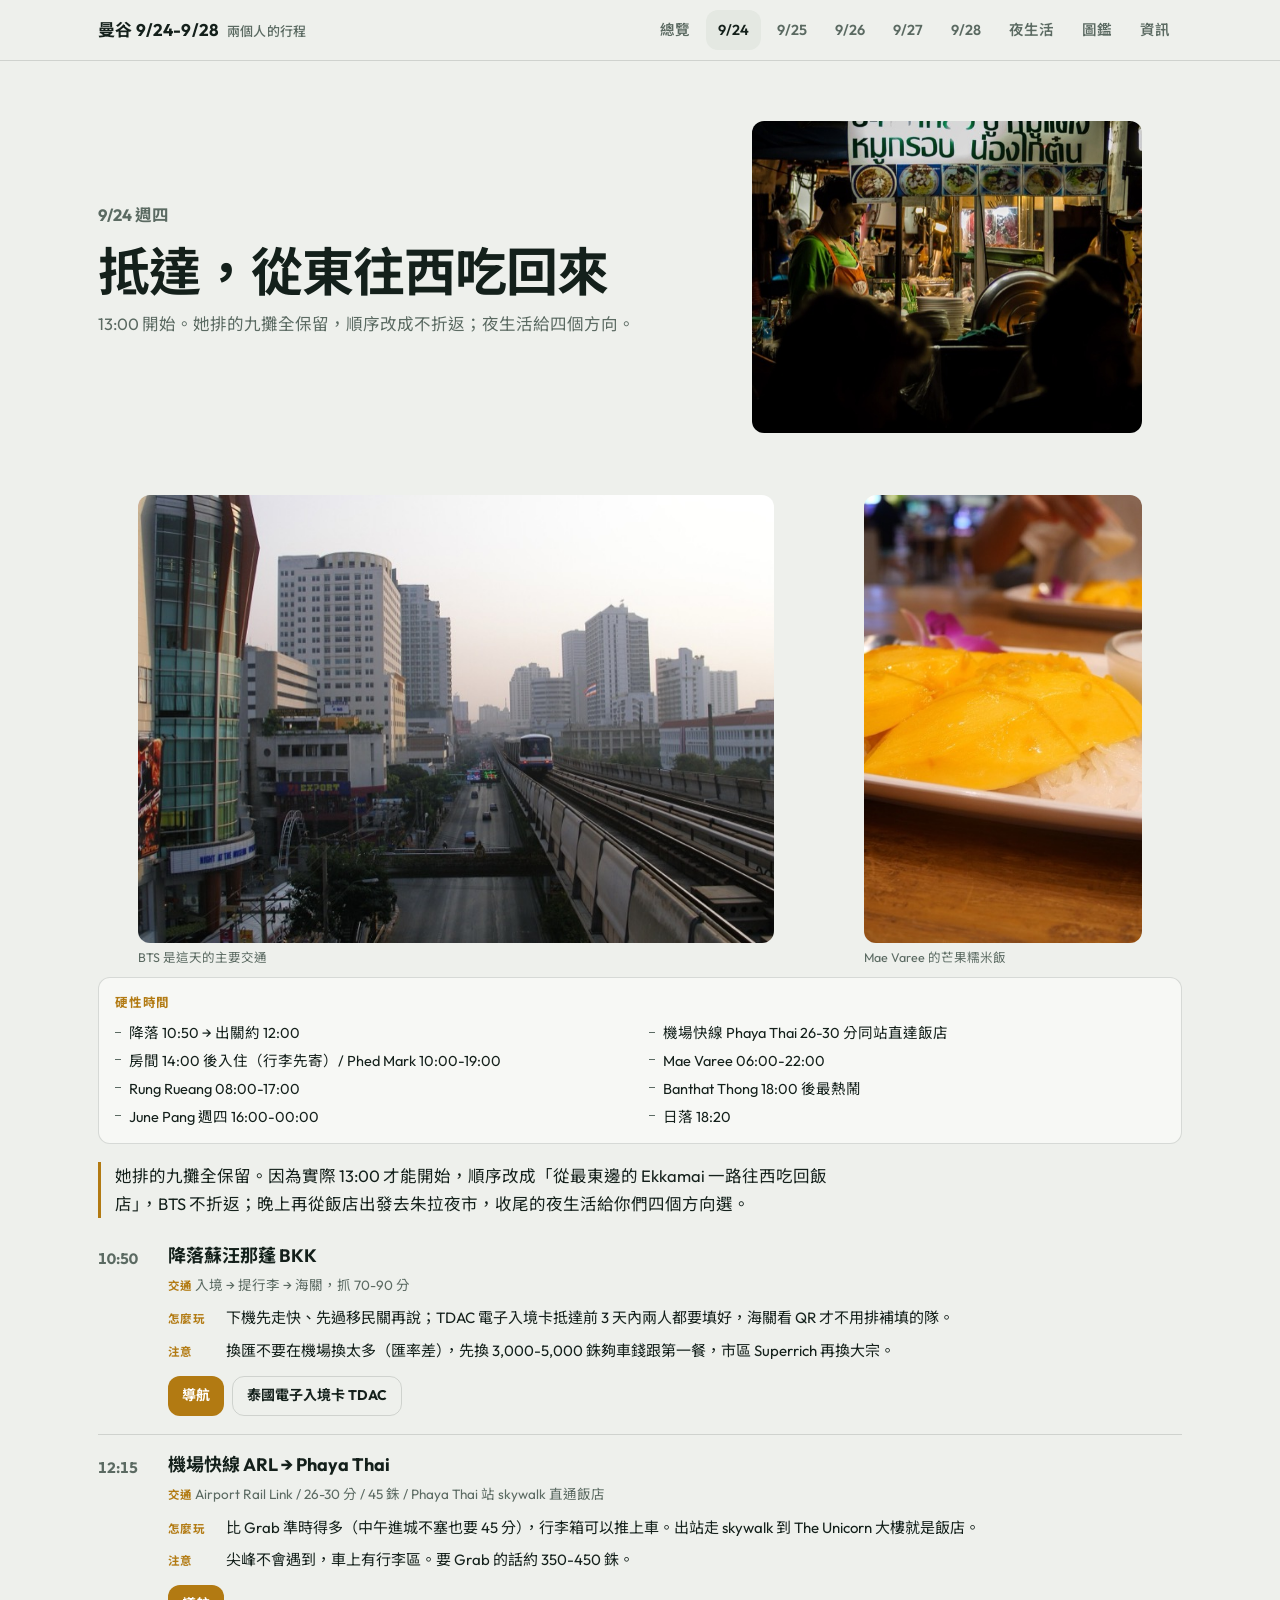
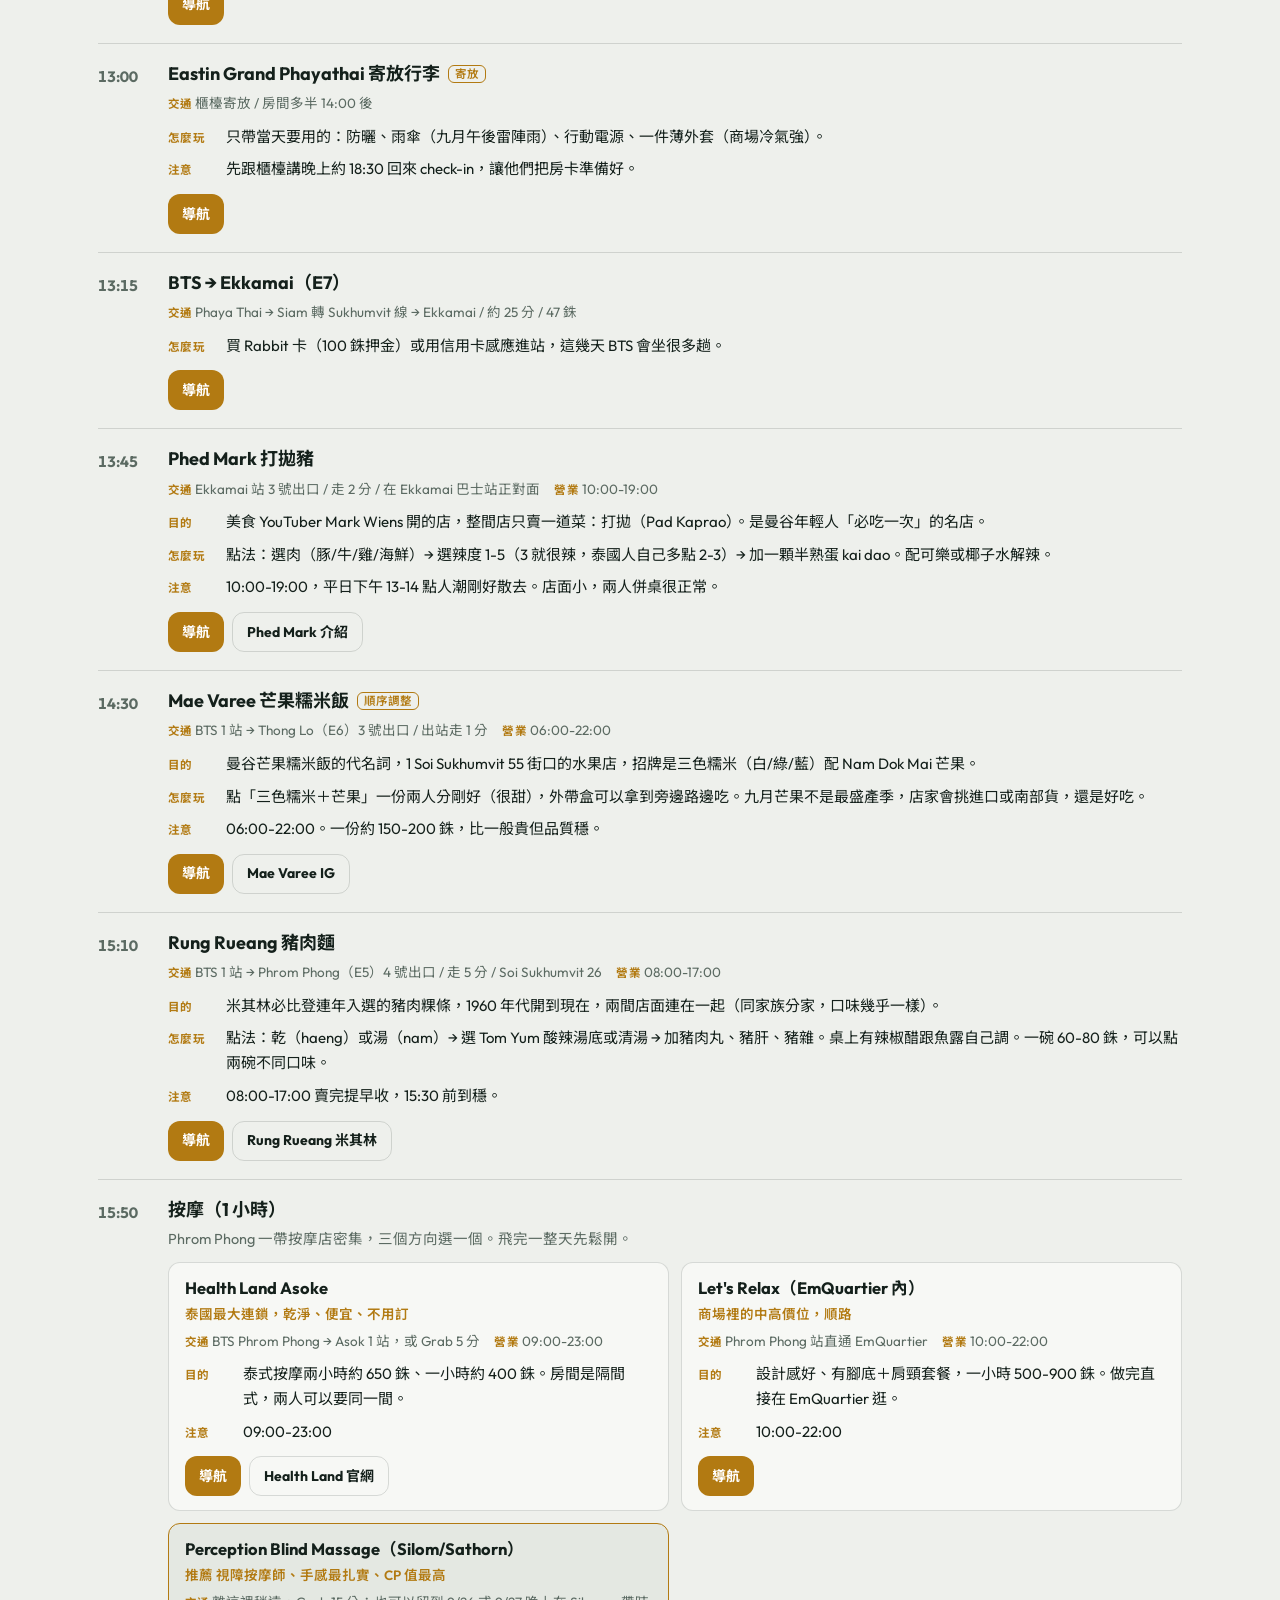
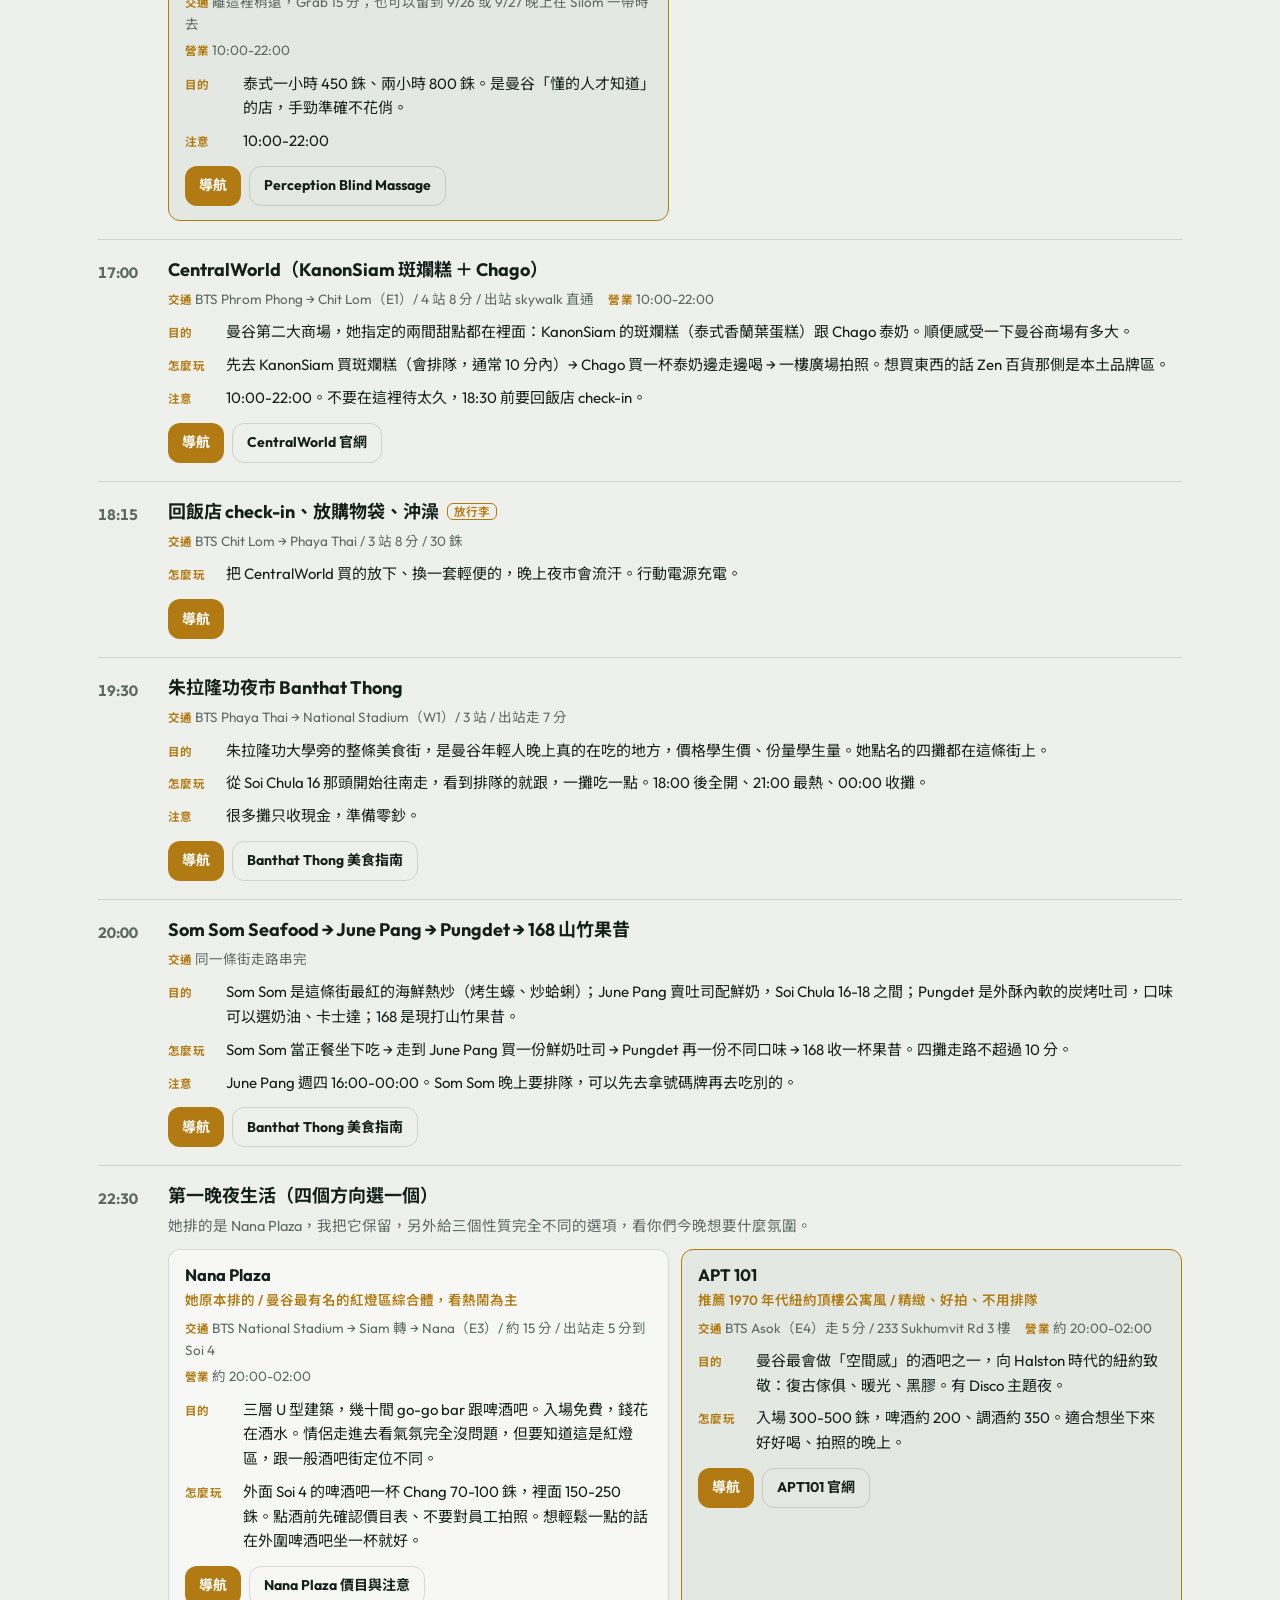
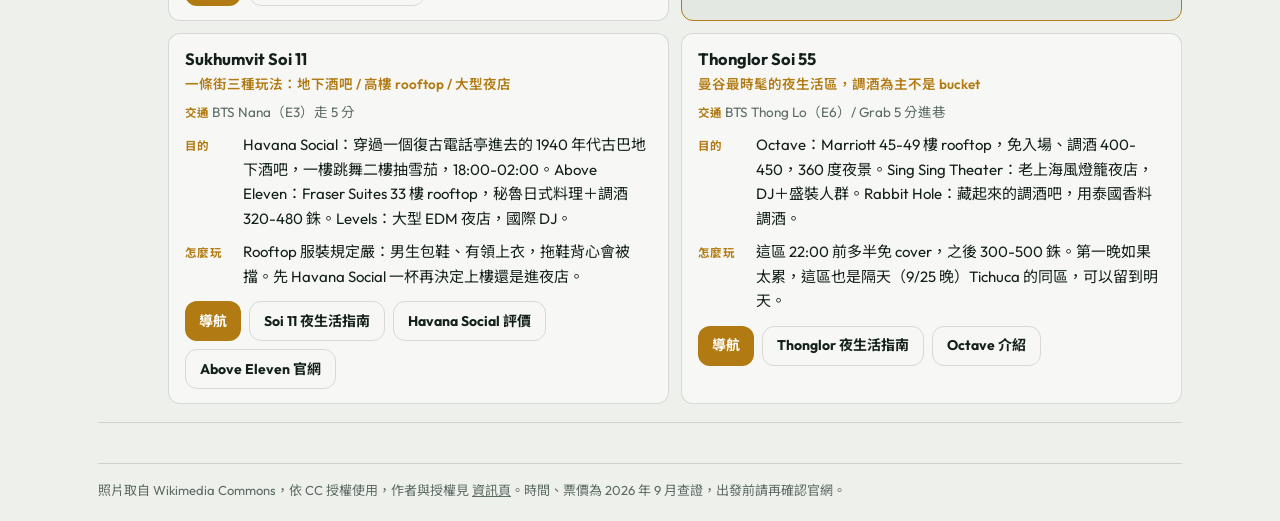
==== day1.html @ b663164e "曼谷 9/24-9/28 行程網站 Co-Authored-By: Claude Fable 5.1 <noreply@anthropic.com> Claude-Session: https://c" ====
<!DOCTYPE html><html lang="zh-Hant"><head><meta charset="utf-8"><meta name="viewport" content="width=device-width,initial-scale=1,viewport-fit=cover"><meta name="color-scheme" content="dark light"><meta name="theme-color" content="#0F1714"><meta name="description" content="9/24 抵達日：Phed Mark、Mae Varee、Rung Rueang、按摩、CentralWorld、朱拉夜市、夜生活四選一。"><meta name="apple-mobile-web-app-capable" content="yes"><meta name="apple-mobile-web-app-title" content="曼谷"><link rel="preconnect" href="https://fonts.googleapis.com"><link rel="preconnect" href="https://fonts.gstatic.com" crossorigin><link rel="stylesheet" href="https://fonts.googleapis.com/css2?family=Outfit:wght@500;600;700&family=Noto+Sans+TC:wght@400;500;700&display=swap"><link rel="stylesheet" href="styles.css"><title>9/24 週四 抵達日</title></head><body><header class="top"><div class="wrap"><a class="brand" href="index.html">曼谷 9/24-9/28<small>兩個人的行程</small></a><nav class="topnav" aria-label="主選單"><a href="index.html">總覽</a><a href="day1.html" aria-current="page">9/24</a><a href="day2.html">9/25</a><a href="day3.html">9/26</a><a href="day4.html">9/27</a><a href="day5.html">9/28</a><a href="nightlife.html">夜生活</a><a href="guide.html">圖鑑</a><a href="info.html">資訊</a></nav></div><nav class="subnav" aria-label="分頁"><a href="index.html">總覽</a><a href="day1.html" aria-current="page">9/24</a><a href="day2.html">9/25</a><a href="day3.html">9/26</a><a href="day4.html">9/27</a><a href="day5.html">9/28</a><a href="nightlife.html">夜生活</a><a href="guide.html">圖鑑</a><a href="info.html">資訊</a></nav></header><main class="wrap"><section class="hero"><div class="txt"><p class="date">9/24 週四</p><h1>抵達，從東往西吃回來</h1><p>13:00 開始。她排的九攤全保留，順序改成不折返；夜生活給四個方向。</p></div><figure class="pic"><img src="img/streetfood.jpg" srcset="img/streetfood-800.jpg 800w, img/streetfood.jpg 1600w" sizes="(min-width:900px) 45vw, 100vw" alt="曼谷街頭小吃" loading="eager" fetchpriority="high"></figure></section><div class="gallery"><figure><img src="img/skytrain-800.jpg" alt="BTS 是這天的主要交通" loading="lazy"><figcaption>BTS 是這天的主要交通</figcaption></figure><figure><img src="img/mango-800.jpg" alt="Mae Varee 的芒果糯米飯" loading="lazy"><figcaption>Mae Varee 的芒果糯米飯</figcaption></figure></div><section class="hard reveal"><h2>硬性時間</h2><ul><li>降落 10:50 → 出關約 12:00</li><li>機場快線 Phaya Thai 26-30 分同站直達飯店</li><li>房間 14:00 後入住（行李先寄）/ Phed Mark 10:00-19:00</li><li>Mae Varee 06:00-22:00</li><li>Rung Rueang 08:00-17:00</li><li>Banthat Thong 18:00 後最熱鬧</li><li>June Pang 週四 16:00-00:00</li><li>日落 18:20</li></ul></section><p class="lead reveal">她排的九攤全保留。因為實際 13:00 才能開始，順序改成「從最東邊的 Ekkamai 一路往西吃回飯店」，BTS 不折返；晚上再從飯店出發去朱拉夜市，收尾的夜生活給你們四個方向選。</p><article class="stop reveal"><div class="t">10:50</div><div class="c"><h3>降落蘇汪那蓬 BKK</h3><ul class="meta"><li class="m-how">入境 → 提行李 → 海關，抓 70-90 分</li></ul><dl class="facts"><div class="kv"><dt>怎麼玩</dt><dd>下機先走快、先過移民關再說；TDAC 電子入境卡抵達前 3 天內兩人都要填好，海關看 QR 才不用排補填的隊。</dd></div><div class="kv"><dt>注意</dt><dd>換匯不要在機場換太多（匯率差），先換 3,000-5,000 銖夠車錢跟第一餐，市區 Superrich 再換大宗。</dd></div></dl><div class="actions"><a class="btn" href="https://www.google.com/maps/dir/?api=1&amp;destination=Suvarnabhumi%20Airport" target="_blank" rel="noopener">導航</a><a class="btn ghost" href="https://tdac.immigration.go.th/" target="_blank" rel="noopener">泰國電子入境卡 TDAC</a></div></div></article><article class="stop reveal"><div class="t">12:15</div><div class="c"><h3>機場快線 ARL → Phaya Thai</h3><ul class="meta"><li class="m-how">Airport Rail Link / 26-30 分 / 45 銖 / Phaya Thai 站 skywalk 直通飯店</li></ul><dl class="facts"><div class="kv"><dt>怎麼玩</dt><dd>比 Grab 準時得多（中午進城不塞也要 45 分），行李箱可以推上車。出站走 skywalk 到 The Unicorn 大樓就是飯店。</dd></div><div class="kv"><dt>注意</dt><dd>尖峰不會遇到，車上有行李區。要 Grab 的話約 350-450 銖。</dd></div></dl><div class="actions"><a class="btn" href="https://www.google.com/maps/dir/?api=1&amp;destination=Eastin%20Grand%20Hotel%20Phayathai" target="_blank" rel="noopener">導航</a></div></div></article><article class="stop reveal"><div class="t">13:00</div><div class="c"><h3>Eastin Grand Phayathai 寄放行李<span class="flag">寄放</span></h3><ul class="meta"><li class="m-how">櫃檯寄放 / 房間多半 14:00 後</li></ul><dl class="facts"><div class="kv"><dt>怎麼玩</dt><dd>只帶當天要用的：防曬、雨傘（九月午後雷陣雨）、行動電源、一件薄外套（商場冷氣強）。</dd></div><div class="kv"><dt>注意</dt><dd>先跟櫃檯講晚上約 18:30 回來 check-in，讓他們把房卡準備好。</dd></div></dl><div class="actions"><a class="btn" href="https://www.google.com/maps/dir/?api=1&amp;destination=Eastin%20Grand%20Hotel%20Phayathai" target="_blank" rel="noopener">導航</a></div></div></article><article class="stop reveal"><div class="t">13:15</div><div class="c"><h3>BTS → Ekkamai（E7）</h3><ul class="meta"><li class="m-how">Phaya Thai → Siam 轉 Sukhumvit 線 → Ekkamai / 約 25 分 / 47 銖</li></ul><dl class="facts"><div class="kv"><dt>怎麼玩</dt><dd>買 Rabbit 卡（100 銖押金）或用信用卡感應進站，這幾天 BTS 會坐很多趟。</dd></div></dl><div class="actions"><a class="btn" href="https://www.google.com/maps/dir/?api=1&amp;destination=Ekkamai%20BTS%20Station" target="_blank" rel="noopener">導航</a></div></div></article><article class="stop reveal"><div class="t">13:45</div><div class="c"><h3>Phed Mark 打拋豬</h3><ul class="meta"><li class="m-how">Ekkamai 站 3 號出口 / 走 2 分 / 在 Ekkamai 巴士站正對面</li><li class="m-hrs">10:00-19:00</li></ul><dl class="facts"><div class="kv"><dt>目的</dt><dd>美食 YouTuber Mark Wiens 開的店，整間店只賣一道菜：打拋（Pad Kaprao）。是曼谷年輕人「必吃一次」的名店。</dd></div><div class="kv"><dt>怎麼玩</dt><dd>點法：選肉（豚/牛/雞/海鮮）→ 選辣度 1-5（3 就很辣，泰國人自己多點 2-3）→ 加一顆半熟蛋 kai dao。配可樂或椰子水解辣。</dd></div><div class="kv"><dt>注意</dt><dd>10:00-19:00，平日下午 13-14 點人潮剛好散去。店面小，兩人併桌很正常。</dd></div></dl><div class="actions"><a class="btn" href="https://www.google.com/maps/dir/?api=1&amp;destination=Phed%20Mark%20Bangkok" target="_blank" rel="noopener">導航</a><a class="btn ghost" href="https://thesmartlocal.co.th/phed-mark/" target="_blank" rel="noopener">Phed Mark 介紹</a></div></div></article><article class="stop reveal"><div class="t">14:30</div><div class="c"><h3>Mae Varee 芒果糯米飯<span class="flag">順序調整</span></h3><ul class="meta"><li class="m-how">BTS 1 站 → Thong Lo（E6）3 號出口 / 出站走 1 分</li><li class="m-hrs">06:00-22:00</li></ul><dl class="facts"><div class="kv"><dt>目的</dt><dd>曼谷芒果糯米飯的代名詞，1 Soi Sukhumvit 55 街口的水果店，招牌是三色糯米（白/綠/藍）配 Nam Dok Mai 芒果。</dd></div><div class="kv"><dt>怎麼玩</dt><dd>點「三色糯米＋芒果」一份兩人分剛好（很甜），外帶盒可以拿到旁邊路邊吃。九月芒果不是最盛產季，店家會挑進口或南部貨，還是好吃。</dd></div><div class="kv"><dt>注意</dt><dd>06:00-22:00。一份約 150-200 銖，比一般貴但品質穩。</dd></div></dl><div class="actions"><a class="btn" href="https://www.google.com/maps/dir/?api=1&amp;destination=Mae%20Varee%20Mango%20Sticky%20Rice%20Thonglor" target="_blank" rel="noopener">導航</a><a class="btn ghost" href="https://www.instagram.com/maevareeofficial/" target="_blank" rel="noopener">Mae Varee IG</a></div></div></article><article class="stop reveal"><div class="t">15:10</div><div class="c"><h3>Rung Rueang 豬肉麵</h3><ul class="meta"><li class="m-how">BTS 1 站 → Phrom Phong（E5）4 號出口 / 走 5 分 / Soi Sukhumvit 26</li><li class="m-hrs">08:00-17:00</li></ul><dl class="facts"><div class="kv"><dt>目的</dt><dd>米其林必比登連年入選的豬肉粿條，1960 年代開到現在，兩間店面連在一起（同家族分家，口味幾乎一樣）。</dd></div><div class="kv"><dt>怎麼玩</dt><dd>點法：乾（haeng）或湯（nam）→ 選 Tom Yum 酸辣湯底或清湯 → 加豬肉丸、豬肝、豬雜。桌上有辣椒醋跟魚露自己調。一碗 60-80 銖，可以點兩碗不同口味。</dd></div><div class="kv"><dt>注意</dt><dd>08:00-17:00 賣完提早收，15:30 前到穩。</dd></div></dl><div class="actions"><a class="btn" href="https://www.google.com/maps/dir/?api=1&amp;destination=Rung%20Rueang%20Pork%20Noodle%20Sukhumvit%2026" target="_blank" rel="noopener">導航</a><a class="btn ghost" href="https://guide.michelin.com/us/en/bangkok-region/bangkok/restaurant/guay-tiew-mu-rung-rueang" target="_blank" rel="noopener">Rung Rueang 米其林</a></div></div></article><article class="stop choice reveal"><div class="t">15:50</div><div class="c"><h3>按摩（1 小時）</h3><p class="intro">Phrom Phong 一帶按摩店密集，三個方向選一個。飛完一整天先鬆開。</p><div class="optgrid"><article class="opt"><h4>Health Land Asoke</h4><p class="tag">泰國最大連鎖，乾淨、便宜、不用訂</p><ul class="meta"><li class="m-how">BTS Phrom Phong → Asok 1 站，或 Grab 5 分</li><li class="m-hrs">09:00-23:00</li></ul><dl class="facts"><div class="kv"><dt>目的</dt><dd>泰式按摩兩小時約 650 銖、一小時約 400 銖。房間是隔間式，兩人可以要同一間。</dd></div><div class="kv"><dt>注意</dt><dd>09:00-23:00</dd></div></dl><div class="actions"><a class="btn" href="https://www.google.com/maps/dir/?api=1&amp;destination=Health%20Land%20Spa%20Massage%20Asoke" target="_blank" rel="noopener">導航</a><a class="btn ghost" href="https://www.healthlandspa.com/en/location" target="_blank" rel="noopener">Health Land 官網</a></div></article><article class="opt"><h4>Let&#x27;s Relax（EmQuartier 內）</h4><p class="tag">商場裡的中高價位，順路</p><ul class="meta"><li class="m-how">Phrom Phong 站直通 EmQuartier</li><li class="m-hrs">10:00-22:00</li></ul><dl class="facts"><div class="kv"><dt>目的</dt><dd>設計感好、有腳底＋肩頸套餐，一小時 500-900 銖。做完直接在 EmQuartier 逛。</dd></div><div class="kv"><dt>注意</dt><dd>10:00-22:00</dd></div></dl><div class="actions"><a class="btn" href="https://www.google.com/maps/dir/?api=1&amp;destination=Let%27s%20Relax%20Spa%20EmQuartier" target="_blank" rel="noopener">導航</a></div></article><article class="opt star"><h4>Perception Blind Massage（Silom/Sathorn）</h4><p class="tag">視障按摩師、手感最扎實、CP 值最高</p><ul class="meta"><li class="m-how">離這裡稍遠，Grab 15 分；也可以留到 9/26 或 9/27 晚上在 Silom 一帶時去</li><li class="m-hrs">10:00-22:00</li></ul><dl class="facts"><div class="kv"><dt>目的</dt><dd>泰式一小時 450 銖、兩小時 800 銖。是曼谷「懂的人才知道」的店，手勁準確不花俏。</dd></div><div class="kv"><dt>注意</dt><dd>10:00-22:00</dd></div></dl><div class="actions"><a class="btn" href="https://www.google.com/maps/dir/?api=1&amp;destination=Perception%20Blind%20Massage%20Sathorn" target="_blank" rel="noopener">導航</a><a class="btn ghost" href="https://www.perceptionblindmassage.com/" target="_blank" rel="noopener">Perception Blind Massage</a></div></article></div></div></article><article class="stop reveal"><div class="t">17:00</div><div class="c"><h3>CentralWorld（KanonSiam 斑斕糕 ＋ Chago）</h3><ul class="meta"><li class="m-how">BTS Phrom Phong → Chit Lom（E1）/ 4 站 8 分 / 出站 skywalk 直通</li><li class="m-hrs">10:00-22:00</li></ul><dl class="facts"><div class="kv"><dt>目的</dt><dd>曼谷第二大商場，她指定的兩間甜點都在裡面：KanonSiam 的斑斕糕（泰式香蘭葉蛋糕）跟 Chago 泰奶。順便感受一下曼谷商場有多大。</dd></div><div class="kv"><dt>怎麼玩</dt><dd>先去 KanonSiam 買斑斕糕（會排隊，通常 10 分內）→ Chago 買一杯泰奶邊走邊喝 → 一樓廣場拍照。想買東西的話 Zen 百貨那側是本土品牌區。</dd></div><div class="kv"><dt>注意</dt><dd>10:00-22:00。不要在這裡待太久，18:30 前要回飯店 check-in。</dd></div></dl><div class="actions"><a class="btn" href="https://www.google.com/maps/dir/?api=1&amp;destination=CentralWorld%20Bangkok" target="_blank" rel="noopener">導航</a><a class="btn ghost" href="https://www.centralworld.co.th/" target="_blank" rel="noopener">CentralWorld 官網</a></div></div></article><article class="stop reveal"><div class="t">18:15</div><div class="c"><h3>回飯店 check-in、放購物袋、沖澡<span class="flag">放行李</span></h3><ul class="meta"><li class="m-how">BTS Chit Lom → Phaya Thai / 3 站 8 分 / 30 銖</li></ul><dl class="facts"><div class="kv"><dt>怎麼玩</dt><dd>把 CentralWorld 買的放下、換一套輕便的，晚上夜市會流汗。行動電源充電。</dd></div></dl><div class="actions"><a class="btn" href="https://www.google.com/maps/dir/?api=1&amp;destination=Eastin%20Grand%20Hotel%20Phayathai" target="_blank" rel="noopener">導航</a></div></div></article><article class="stop reveal"><div class="t">19:30</div><div class="c"><h3>朱拉隆功夜市 Banthat Thong</h3><ul class="meta"><li class="m-how">BTS Phaya Thai → National Stadium（W1）/ 3 站 / 出站走 7 分</li></ul><dl class="facts"><div class="kv"><dt>目的</dt><dd>朱拉隆功大學旁的整條美食街，是曼谷年輕人晚上真的在吃的地方，價格學生價、份量學生量。她點名的四攤都在這條街上。</dd></div><div class="kv"><dt>怎麼玩</dt><dd>從 Soi Chula 16 那頭開始往南走，看到排隊的就跟，一攤吃一點。18:00 後全開、21:00 最熱、00:00 收攤。</dd></div><div class="kv"><dt>注意</dt><dd>很多攤只收現金，準備零鈔。</dd></div></dl><div class="actions"><a class="btn" href="https://www.google.com/maps/dir/?api=1&amp;destination=Thanon%20Banthat%20Thong%20Bangkok" target="_blank" rel="noopener">導航</a><a class="btn ghost" href="https://aroimakmak.com/bkk-district-guide-banthat-thong-road/" target="_blank" rel="noopener">Banthat Thong 美食指南</a></div></div></article><article class="stop reveal"><div class="t">20:00</div><div class="c"><h3>Som Som Seafood → June Pang → Pungdet → 168 山竹果昔</h3><ul class="meta"><li class="m-how">同一條街走路串完</li></ul><dl class="facts"><div class="kv"><dt>目的</dt><dd>Som Som 是這條街最紅的海鮮熱炒（烤生蠔、炒蛤蜊）；June Pang 賣吐司配鮮奶，Soi Chula 16-18 之間；Pungdet 是外酥內軟的炭烤吐司，口味可以選奶油、卡士達；168 是現打山竹果昔。</dd></div><div class="kv"><dt>怎麼玩</dt><dd>Som Som 當正餐坐下吃 → 走到 June Pang 買一份鮮奶吐司 → Pungdet 再一份不同口味 → 168 收一杯果昔。四攤走路不超過 10 分。</dd></div><div class="kv"><dt>注意</dt><dd>June Pang 週四 16:00-00:00。Som Som 晚上要排隊，可以先去拿號碼牌再去吃別的。</dd></div></dl><div class="actions"><a class="btn" href="https://www.google.com/maps/dir/?api=1&amp;destination=Som%20Som%20Seafood%20Banthat%20Thong" target="_blank" rel="noopener">導航</a><a class="btn ghost" href="https://aroimakmak.com/bkk-district-guide-banthat-thong-road/" target="_blank" rel="noopener">Banthat Thong 美食指南</a></div></div></article><article class="stop choice reveal"><div class="t">22:30</div><div class="c"><h3>第一晚夜生活（四個方向選一個）</h3><p class="intro">她排的是 Nana Plaza，我把它保留，另外給三個性質完全不同的選項，看你們今晚想要什麼氛圍。</p><div class="optgrid"><article class="opt"><h4>Nana Plaza</h4><p class="tag">她原本排的 / 曼谷最有名的紅燈區綜合體，看熱鬧為主</p><ul class="meta"><li class="m-how">BTS National Stadium → Siam 轉 → Nana（E3）/ 約 15 分 / 出站走 5 分到 Soi 4</li><li class="m-hrs">約 20:00-02:00</li></ul><dl class="facts"><div class="kv"><dt>目的</dt><dd>三層 U 型建築，幾十間 go-go bar 跟啤酒吧。入場免費，錢花在酒水。情侶走進去看氣氛完全沒問題，但要知道這是紅燈區，跟一般酒吧街定位不同。</dd></div><div class="kv"><dt>怎麼玩</dt><dd>外面 Soi 4 的啤酒吧一杯 Chang 70-100 銖，裡面 150-250 銖。點酒前先確認價目表、不要對員工拍照。想輕鬆一點的話在外圍啤酒吧坐一杯就好。</dd></div></dl><div class="actions"><a class="btn" href="https://www.google.com/maps/dir/?api=1&amp;destination=Nana%20Plaza%20Bangkok" target="_blank" rel="noopener">導航</a><a class="btn ghost" href="https://www.royalivory.com/nana-pricing-guide.html" target="_blank" rel="noopener">Nana Plaza 價目與注意</a></div></article><article class="opt star"><h4>APT 101</h4><p class="tag">1970 年代紐約頂樓公寓風 / 精緻、好拍、不用排隊</p><ul class="meta"><li class="m-how">BTS Asok（E4）走 5 分 / 233 Sukhumvit Rd 3 樓</li><li class="m-hrs">約 20:00-02:00</li></ul><dl class="facts"><div class="kv"><dt>目的</dt><dd>曼谷最會做「空間感」的酒吧之一，向 Halston 時代的紐約致敬：復古傢俱、暖光、黑膠。有 Disco 主題夜。</dd></div><div class="kv"><dt>怎麼玩</dt><dd>入場 300-500 銖，啤酒約 200、調酒約 350。適合想坐下來好好喝、拍照的晚上。</dd></div></dl><div class="actions"><a class="btn" href="https://www.google.com/maps/dir/?api=1&amp;destination=APT%20101%20Bangkok%20Sukhumvit" target="_blank" rel="noopener">導航</a><a class="btn ghost" href="https://apt101club.com/" target="_blank" rel="noopener">APT101 官網</a></div></article><article class="opt"><h4>Sukhumvit Soi 11</h4><p class="tag">一條街三種玩法：地下酒吧 / 高樓 rooftop / 大型夜店</p><ul class="meta"><li class="m-how">BTS Nana（E3）走 5 分</li></ul><dl class="facts"><div class="kv"><dt>目的</dt><dd>Havana Social：穿過一個復古電話亭進去的 1940 年代古巴地下酒吧，一樓跳舞二樓抽雪茄，18:00-02:00。Above Eleven：Fraser Suites 33 樓 rooftop，秘魯日式料理＋調酒 320-480 銖。Levels：大型 EDM 夜店，國際 DJ。</dd></div><div class="kv"><dt>怎麼玩</dt><dd>Rooftop 服裝規定嚴：男生包鞋、有領上衣，拖鞋背心會被擋。先 Havana Social 一杯再決定上樓還是進夜店。</dd></div></dl><div class="actions"><a class="btn" href="https://www.google.com/maps/dir/?api=1&amp;destination=Havana%20Social%20Bangkok%20Sukhumvit%2011" target="_blank" rel="noopener">導航</a><a class="btn ghost" href="https://www.khaosanroad.com/articles/sukhumvit-soi-11-nightlife-guide" target="_blank" rel="noopener">Soi 11 夜生活指南</a><a class="btn ghost" href="https://www.tripadvisor.com/Attraction_Review-g293916-d9975575-Reviews-Havana_Social-Bangkok.html" target="_blank" rel="noopener">Havana Social 評價</a><a class="btn ghost" href="https://aboveeleven.com/" target="_blank" rel="noopener">Above Eleven 官網</a></div></article><article class="opt"><h4>Thonglor Soi 55</h4><p class="tag">曼谷最時髦的夜生活區，調酒為主不是 bucket</p><ul class="meta"><li class="m-how">BTS Thong Lo（E6）/ Grab 5 分進巷</li></ul><dl class="facts"><div class="kv"><dt>目的</dt><dd>Octave：Marriott 45-49 樓 rooftop，免入場、調酒 400-450，360 度夜景。Sing Sing Theater：老上海風燈籠夜店，DJ＋盛裝人群。Rabbit Hole：藏起來的調酒吧，用泰國香料調酒。</dd></div><div class="kv"><dt>怎麼玩</dt><dd>這區 22:00 前多半免 cover，之後 300-500 銖。第一晚如果太累，這區也是隔天（9/25 晚）Tichuca 的同區，可以留到明天。</dd></div></dl><div class="actions"><a class="btn" href="https://www.google.com/maps/dir/?api=1&amp;destination=Octave%20Rooftop%20Bar%20Marriott%20Thonglor" target="_blank" rel="noopener">導航</a><a class="btn ghost" href="https://www.bangkok-spirit.com/guides/thonglor-nightlife/" target="_blank" rel="noopener">Thonglor 夜生活指南</a><a class="btn ghost" href="https://www.therooftopguide.com/rooftop-bars-in-bangkok/octave.html" target="_blank" rel="noopener">Octave 介紹</a></div></article></div></div></article><footer>照片取自 Wikimedia Commons，依 CC 授權使用，作者與授權見 <a href="info.html#credits">資訊頁</a>。時間、票價為 2026 年 9 月查證，出發前請再確認官網。</footer></main><nav class="tabs" aria-label="日期"><a href="index.html"><span>總覽</span></a><a href="day1.html" aria-current="page"><span>9/24</span>四</a><a href="day2.html"><span>9/25</span>五</a><a href="day3.html"><span>9/26</span>六</a><a href="day4.html"><span>9/27</span>日</a><a href="day5.html"><span>9/28</span>一</a></nav><script src="app.js" defer></script></body></html>
---- styles.css ----
:root{--bg:#0F1714;--sur:#15211C;--sur2:#1A2822;--line:rgba(237,233,223,.13);--ink:#EDE9DF;--mut:#A3AEA6;--acc:#E3A93F;--acc-ink:#1A1408;--r:12px;--max:1120px}
@media (prefers-color-scheme: light){:root{--bg:#EEF0EC;--sur:#F7F8F5;--sur2:#E4E8E2;--line:rgba(20,32,27,.14);--ink:#14201B;--mut:#5B6A62;--acc:#B27A12;--acc-ink:#FFFFFF}}
*{box-sizing:border-box}
html{-webkit-text-size-adjust:100%;scroll-behavior:smooth}
@media (prefers-reduced-motion:reduce){html{scroll-behavior:auto}}
body{margin:0;background:var(--bg);color:var(--ink);font:16px/1.65 "Outfit","Noto Sans TC",-apple-system,BlinkMacSystemFont,"PingFang TC",sans-serif;overflow-x:clip;padding-bottom:calc(72px + env(safe-area-inset-bottom))}
@media (min-width:900px){body{padding-bottom:0}}
a{color:inherit}
img{max-width:100%;display:block}
.wrap{max-width:var(--max);margin:0 auto;padding:0 18px}
/* 頂欄 */
.top{position:sticky;top:0;z-index:20;background:var(--bg);border-bottom:1px solid var(--line)}
.top .wrap{display:flex;align-items:center;justify-content:space-between;min-height:60px;gap:16px}
.brand{font-weight:700;letter-spacing:.01em;text-decoration:none;font-size:17px}
.brand small{color:var(--mut);font-weight:500;margin-left:8px;font-size:13px}
.topnav{display:none;gap:4px}
.topnav a{text-decoration:none;color:var(--mut);padding:8px 12px;border-radius:var(--r);font-size:14.5px;font-weight:600}
.topnav a[aria-current]{color:var(--ink);background:var(--sur2)}
.topnav a:hover{color:var(--ink)}
.subnav{display:flex;gap:8px;overflow-x:auto;padding:10px 18px;scrollbar-width:none;-webkit-overflow-scrolling:touch}
.subnav::-webkit-scrollbar{display:none}
.subnav a{flex:0 0 auto;text-decoration:none;font-size:13.5px;font-weight:600;color:var(--mut);padding:7px 12px;border:1px solid var(--line);border-radius:var(--r);white-space:nowrap}
.subnav a[aria-current]{color:var(--acc-ink);background:var(--acc);border-color:var(--acc)}
@media (min-width:900px){.topnav{display:flex}.subnav{display:none}}
/* 底部分頁（手機） */
.tabs{position:fixed;left:0;right:0;bottom:0;z-index:30;display:grid;grid-template-columns:repeat(6,1fr);background:var(--bg);border-top:1px solid var(--line);padding:6px 6px calc(6px + env(safe-area-inset-bottom))}
.tabs a{text-decoration:none;color:var(--mut);font-size:11.5px;font-weight:600;text-align:center;padding:8px 2px;border-radius:var(--r);line-height:1.2}
.tabs a span{display:block;font-size:13px;color:var(--ink);font-weight:700}
.tabs a[aria-current]{background:var(--sur2)}.tabs a[aria-current] span{color:var(--acc)}
.tabs a:active{transform:scale(.97)}
@media (min-width:900px){.tabs{display:none}}
/* Hero（左文右圖，手機堆疊） */
.hero{display:grid;gap:20px;padding:22px 0 8px}
.hero .txt h1{font-size:clamp(30px,6vw,52px);line-height:1.08;letter-spacing:-.02em;margin:0 0 10px;font-weight:700}
.hero .txt p{margin:0 0 16px;color:var(--mut);font-size:16.5px;max-width:52ch}
.hero .pic{border-radius:var(--r);overflow:hidden;aspect-ratio:4/3;background:var(--sur2)}
.hero .pic img{width:100%;height:100%;object-fit:cover}
@media (min-width:900px){.hero{grid-template-columns:1.1fr .9fr;align-items:center;gap:40px;padding:44px 0 16px}.hero .pic{aspect-ratio:5/4}}
.date{color:var(--acc);font-weight:700;font-size:14px;margin:0 0 6px}
/* 段落 */
.lead{font-size:16.5px;line-height:1.7;margin:18px 0 8px;padding-left:14px;border-left:3px solid var(--acc);max-width:70ch}
.hard{background:var(--sur);border:1px solid var(--line);border-radius:var(--r);padding:14px 16px;margin:18px 0}
.hard h2{font-size:12.5px;letter-spacing:.06em;text-transform:uppercase;color:var(--acc);margin:0 0 8px}
.hard ul{margin:0;padding:0;list-style:none;display:grid;gap:4px 18px}
.hard li{font-size:14.5px;color:var(--ink);padding-left:14px;position:relative}
.hard li::before{content:"";position:absolute;left:0;top:.72em;width:6px;height:1px;background:var(--mut)}
@media (min-width:700px){.hard ul{grid-template-columns:1fr 1fr}}
h2.sec{font-size:22px;letter-spacing:-.01em;margin:34px 0 10px;padding-bottom:8px;border-bottom:1px solid var(--line);display:flex;align-items:baseline;justify-content:space-between;gap:12px;flex-wrap:wrap}
h2.sec small{font-size:13px;color:var(--mut);font-weight:500}
/* 時間軸 */
.stop{display:grid;grid-template-columns:58px 1fr;gap:12px;padding:18px 0;border-bottom:1px solid var(--line)}
.stop .t{font-weight:700;font-size:15px;color:var(--mut);padding-top:3px;font-variant-numeric:tabular-nums}
.stop .t.rank{color:var(--acc);font-size:12.5px;line-height:1.3}
.stop h3{margin:0;font-size:18px;line-height:1.35;font-weight:700}
.stop h3 .area{font-size:13px;color:var(--mut);font-weight:500;margin-left:6px}
.flag{display:inline-block;font-size:11.5px;color:var(--acc);border:1px solid currentColor;border-radius:6px;padding:0 6px;margin-left:8px;vertical-align:2px;font-weight:600}
.meta{list-style:none;padding:0;margin:6px 0 0;display:flex;flex-wrap:wrap;gap:4px 14px;font-size:13.5px}
.m-how{color:var(--mut)}.m-how::before{content:"交通 ";color:var(--acc);font-weight:700;font-size:11.5px;letter-spacing:.04em}
.m-hrs{color:var(--mut)}.m-hrs::before{content:"營業 ";color:var(--acc);font-weight:700;font-size:11.5px;letter-spacing:.04em}
.facts{margin:10px 0 0;display:grid;gap:8px}
.kv{display:grid;grid-template-columns:48px 1fr;gap:10px}
.kv dt{font-size:11.5px;color:var(--acc);font-weight:700;letter-spacing:.04em;padding-top:4px}
.kv dd{margin:0;font-size:15px;line-height:1.65}
.note,.intro{color:var(--mut);font-size:14.5px;margin:6px 0 0;line-height:1.55}
.actions{display:flex;flex-wrap:wrap;gap:8px;margin-top:12px}
.btn{display:inline-flex;align-items:center;min-height:40px;padding:0 14px;border-radius:var(--r);background:var(--acc);color:var(--acc-ink);text-decoration:none;font-weight:700;font-size:14px;transition:transform .15s cubic-bezier(.16,1,.3,1)}
.btn.ghost{background:transparent;color:var(--ink);border:1px solid var(--line)}
.btn:active{transform:scale(.97)}
.btn:focus-visible,.tabs a:focus-visible,.topnav a:focus-visible,.subnav a:focus-visible{outline:2px solid var(--acc);outline-offset:2px}
/* 選項 */
.optgrid{display:grid;gap:12px;margin-top:12px}
@media (min-width:900px){.optgrid{grid-template-columns:1fr 1fr}}
.opt{background:var(--sur);border:1px solid var(--line);border-radius:var(--r);padding:14px 16px}
.opt.star{border-color:var(--acc);background:var(--sur2)}
.opt h4{margin:0;font-size:16.5px;line-height:1.35}
.opt .tag{margin:4px 0 0;font-size:13.5px;color:var(--acc);font-weight:600;line-height:1.5}
.opt.star .tag::before{content:"推薦 ";}
/* 摺疊 */
.box{border:1px dashed var(--line);border-radius:var(--r);padding:4px 16px;margin:14px 0}
.box summary{cursor:pointer;font-weight:600;color:var(--mut);padding:10px 0;list-style:none}
.box summary::-webkit-details-marker{display:none}
.box[open] summary{color:var(--ink)}
.box .stop{padding:12px 0}
/* 表列 */
.trow{display:grid;grid-template-columns:1fr auto;gap:2px 12px;padding:10px 0;border-bottom:1px solid var(--line);font-size:15px}
.trow>span:first-child{grid-column:1;grid-row:1;font-weight:600}
.trow .mid{grid-column:1;grid-row:2;color:var(--mut);font-size:13.5px}
.trow .num{grid-column:2;grid-row:1/3;align-self:center;color:var(--mut);font-size:13.5px;white-space:nowrap;text-align:right;font-variant-numeric:tabular-nums}
.linkrow{display:flex;justify-content:space-between;align-items:center;gap:12px;min-height:54px;padding:10px 0;border-bottom:1px solid var(--line);text-decoration:none}
.linkrow b{font-size:15.5px}.linkrow span{font-size:13px;color:var(--mut);text-align:right}
.linkrow:hover b{color:var(--acc)}
.clock{background:var(--sur);border:1px solid var(--line);border-radius:var(--r);padding:12px 16px;margin:12px 0;font-size:14.5px;line-height:1.6}
.clock b{display:block;color:var(--acc);font-size:12.5px;letter-spacing:.06em;margin-bottom:4px}
/* 首頁日卡 */
.days{display:grid;gap:14px;margin:8px 0 28px}
@media (min-width:900px){.days{grid-template-columns:repeat(2,1fr)}.days .day:first-child{grid-column:1/-1}}
.day{display:grid;grid-template-columns:120px 1fr;gap:14px;text-decoration:none;background:var(--sur);border:1px solid var(--line);border-radius:var(--r);overflow:hidden;transition:transform .2s cubic-bezier(.16,1,.3,1)}
.day:hover{transform:translateY(-2px)}
.day img{width:100%;height:100%;object-fit:cover;min-height:120px}
.day .b{padding:14px 16px 14px 0}
.day .b .d{color:var(--acc);font-weight:700;font-size:13.5px}
.day .b h3{margin:2px 0 4px;font-size:18px;line-height:1.3}
.day .b p{margin:0;color:var(--mut);font-size:14px;line-height:1.5}
@media (min-width:900px){.days .day:first-child{grid-template-columns:1fr 1fr}.days .day:first-child img{min-height:260px}.days .day:first-child .b{padding:22px 24px}}
.gallery{display:grid;gap:10px;margin:14px 0}
@media (min-width:700px){.gallery{grid-template-columns:2fr 1fr}}
.gallery img{border-radius:var(--r);width:100%;height:100%;object-fit:cover;aspect-ratio:3/2}
figcaption{font-size:12.5px;color:var(--mut);margin-top:4px}
footer{margin:40px 0 20px;padding-top:16px;border-top:1px solid var(--line);color:var(--mut);font-size:13px;line-height:1.6}
footer a{color:var(--mut)}
/* 動效（尊重 reduced-motion） */
@media (prefers-reduced-motion:no-preference){
 .reveal{opacity:0;transform:translateY(14px);transition:opacity .55s cubic-bezier(.16,1,.3,1),transform .55s cubic-bezier(.16,1,.3,1)}
 .reveal.in{opacity:1;transform:none}
}
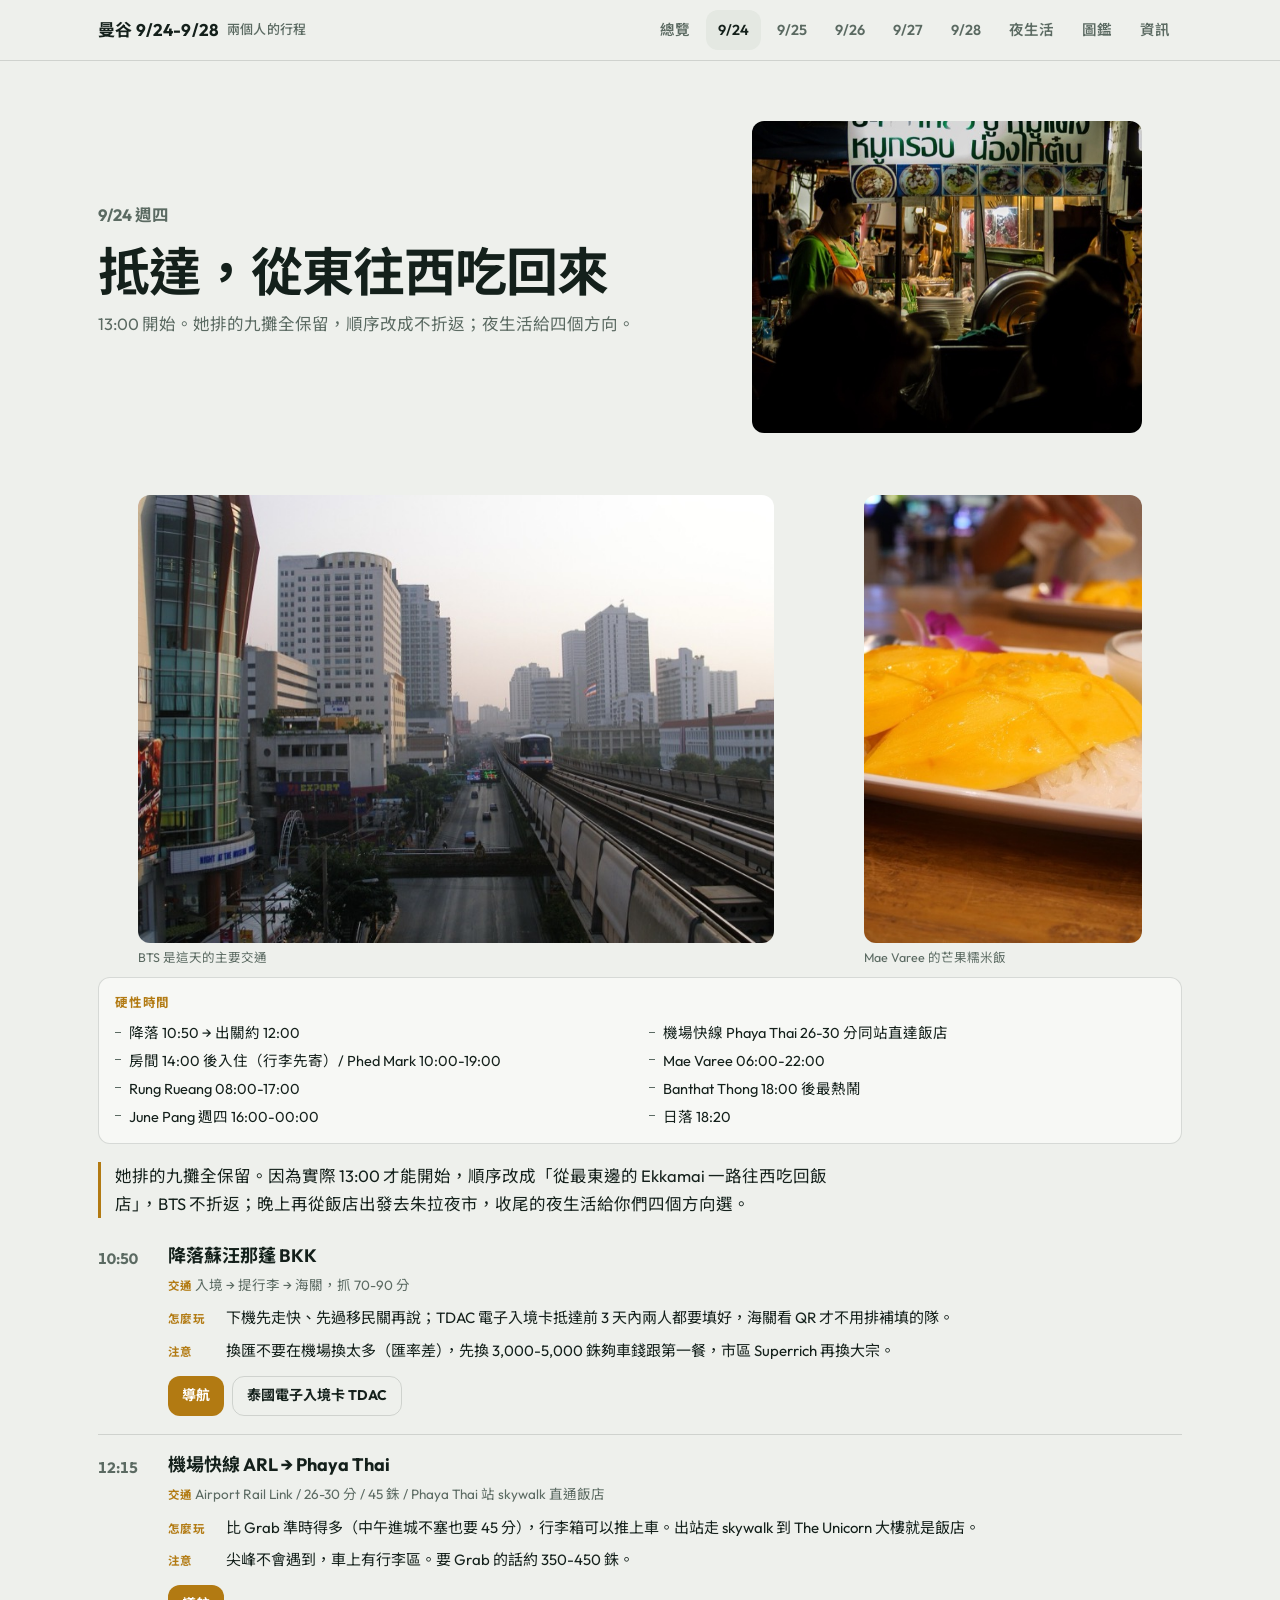
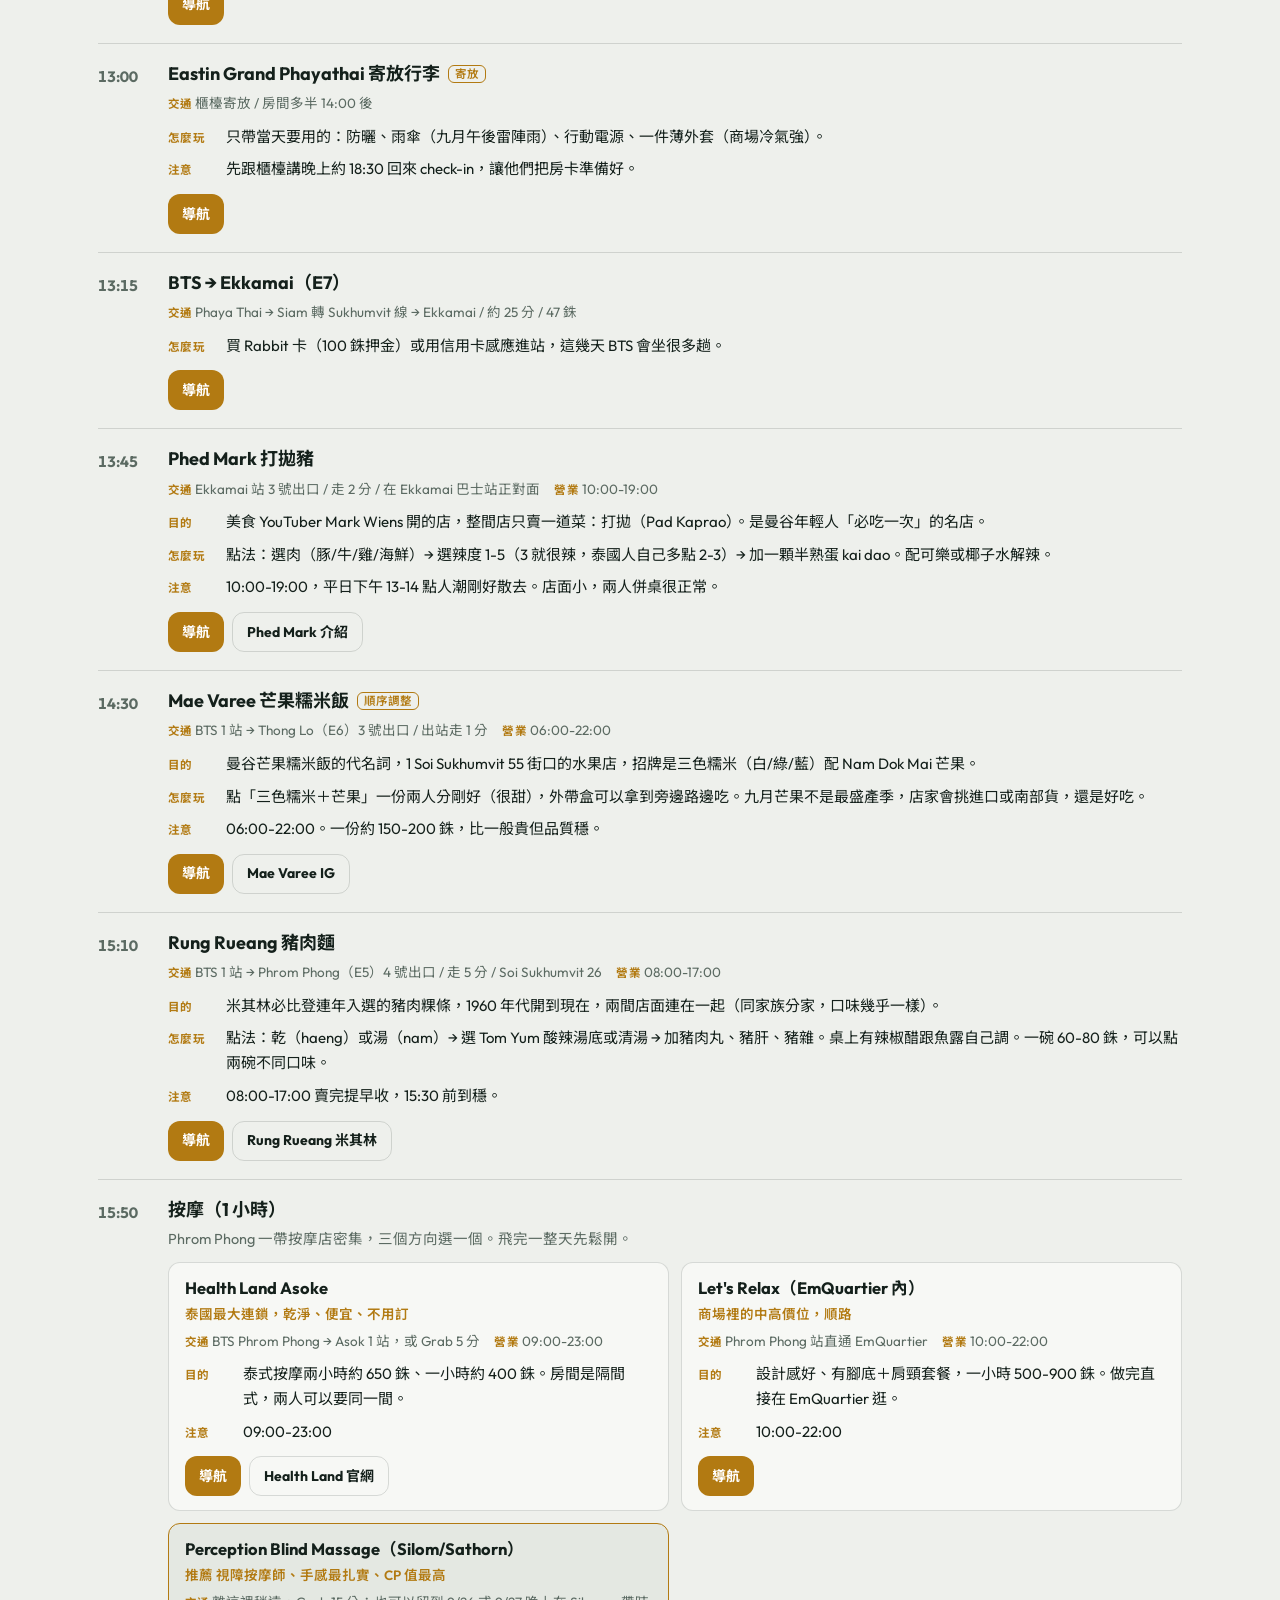
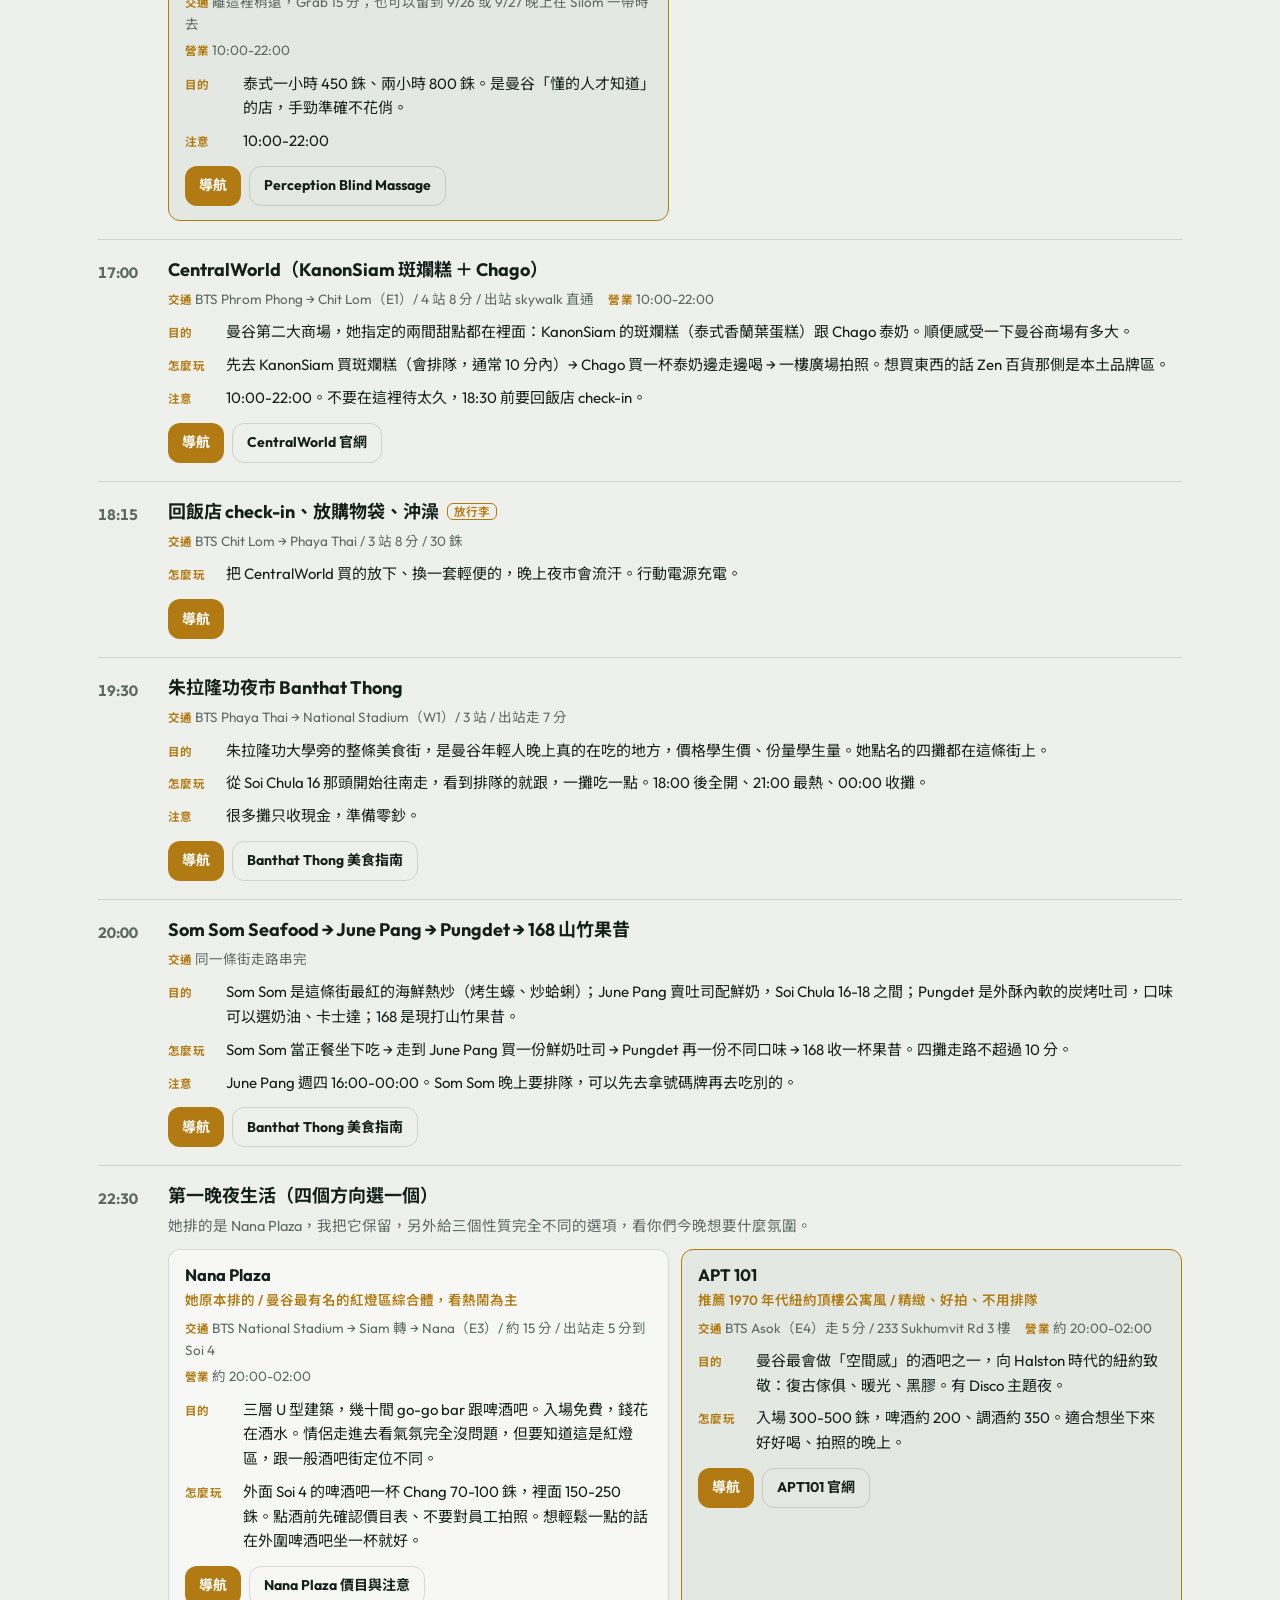
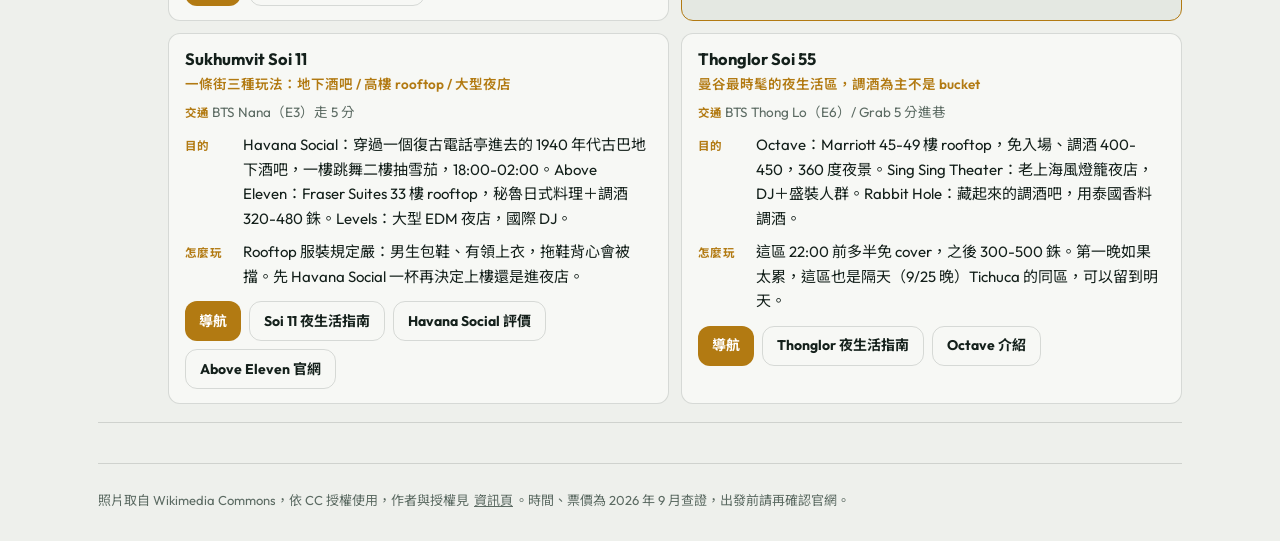
==== commit 1a20c591: "顯示動效改為漸進增強：無 JS 或觀察器未觸發時內容一律可見 Co-Authored-By: Claude Fable 5.1 <noreply@anthropic.com> Claude-Sessi" ====
--- a/day1.html
+++ b/day1.html
@@ -1 +1 @@
-<!DOCTYPE html><html lang="zh-Hant"><head><meta charset="utf-8"><meta name="viewport" content="width=device-width,initial-scale=1,viewport-fit=cover"><meta name="color-scheme" content="dark light"><meta name="theme-color" content="#0F1714"><meta name="description" content="9/24 抵達日：Phed Mark、Mae Varee、Rung Rueang、按摩、CentralWorld、朱拉夜市、夜生活四選一。"><meta name="apple-mobile-web-app-capable" content="yes"><meta name="apple-mobile-web-app-title" content="曼谷"><link rel="preconnect" href="https://fonts.googleapis.com"><link rel="preconnect" href="https://fonts.gstatic.com" crossorigin><link rel="stylesheet" href="https://fonts.googleapis.com/css2?family=Outfit:wght@500;600;700&family=Noto+Sans+TC:wght@400;500;700&display=swap"><link rel="stylesheet" href="styles.css"><title>9/24 週四 抵達日</title></head><body><header class="top"><div class="wrap"><a class="brand" href="index.html">曼谷 9/24-9/28<small>兩個人的行程</small></a><nav class="topnav" aria-label="主選單"><a href="index.html">總覽</a><a href="day1.html" aria-current="page">9/24</a><a href="day2.html">9/25</a><a href="day3.html">9/26</a><a href="day4.html">9/27</a><a href="day5.html">9/28</a><a href="nightlife.html">夜生活</a><a href="guide.html">圖鑑</a><a href="info.html">資訊</a></nav></div><nav class="subnav" aria-label="分頁"><a href="index.html">總覽</a><a href="day1.html" aria-current="page">9/24</a><a href="day2.html">9/25</a><a href="day3.html">9/26</a><a href="day4.html">9/27</a><a href="day5.html">9/28</a><a href="nightlife.html">夜生活</a><a href="guide.html">圖鑑</a><a href="info.html">資訊</a></nav></header><main class="wrap"><section class="hero"><div class="txt"><p class="date">9/24 週四</p><h1>抵達，從東往西吃回來</h1><p>13:00 開始。她排的九攤全保留，順序改成不折返；夜生活給四個方向。</p></div><figure class="pic"><img src="img/streetfood.jpg" srcset="img/streetfood-800.jpg 800w, img/streetfood.jpg 1600w" sizes="(min-width:900px) 45vw, 100vw" alt="曼谷街頭小吃" loading="eager" fetchpriority="high"></figure></section><div class="gallery"><figure><img src="img/skytrain-800.jpg" alt="BTS 是這天的主要交通" loading="lazy"><figcaption>BTS 是這天的主要交通</figcaption></figure><figure><img src="img/mango-800.jpg" alt="Mae Varee 的芒果糯米飯" loading="lazy"><figcaption>Mae Varee 的芒果糯米飯</figcaption></figure></div><section class="hard reveal"><h2>硬性時間</h2><ul><li>降落 10:50 → 出關約 12:00</li><li>機場快線 Phaya Thai 26-30 分同站直達飯店</li><li>房間 14:00 後入住（行李先寄）/ Phed Mark 10:00-19:00</li><li>Mae Varee 06:00-22:00</li><li>Rung Rueang 08:00-17:00</li><li>Banthat Thong 18:00 後最熱鬧</li><li>June Pang 週四 16:00-00:00</li><li>日落 18:20</li></ul></section><p class="lead reveal">她排的九攤全保留。因為實際 13:00 才能開始，順序改成「從最東邊的 Ekkamai 一路往西吃回飯店」，BTS 不折返；晚上再從飯店出發去朱拉夜市，收尾的夜生活給你們四個方向選。</p><article class="stop reveal"><div class="t">10:50</div><div class="c"><h3>降落蘇汪那蓬 BKK</h3><ul class="meta"><li class="m-how">入境 → 提行李 → 海關，抓 70-90 分</li></ul><dl class="facts"><div class="kv"><dt>怎麼玩</dt><dd>下機先走快、先過移民關再說；TDAC 電子入境卡抵達前 3 天內兩人都要填好，海關看 QR 才不用排補填的隊。</dd></div><div class="kv"><dt>注意</dt><dd>換匯不要在機場換太多（匯率差），先換 3,000-5,000 銖夠車錢跟第一餐，市區 Superrich 再換大宗。</dd></div></dl><div class="actions"><a class="btn" href="https://www.google.com/maps/dir/?api=1&amp;destination=Suvarnabhumi%20Airport" target="_blank" rel="noopener">導航</a><a class="btn ghost" href="https://tdac.immigration.go.th/" target="_blank" rel="noopener">泰國電子入境卡 TDAC</a></div></div></article><article class="stop reveal"><div class="t">12:15</div><div class="c"><h3>機場快線 ARL → Phaya Thai</h3><ul class="meta"><li class="m-how">Airport Rail Link / 26-30 分 / 45 銖 / Phaya Thai 站 skywalk 直通飯店</li></ul><dl class="facts"><div class="kv"><dt>怎麼玩</dt><dd>比 Grab 準時得多（中午進城不塞也要 45 分），行李箱可以推上車。出站走 skywalk 到 The Unicorn 大樓就是飯店。</dd></div><div class="kv"><dt>注意</dt><dd>尖峰不會遇到，車上有行李區。要 Grab 的話約 350-450 銖。</dd></div></dl><div class="actions"><a class="btn" href="https://www.google.com/maps/dir/?api=1&amp;destination=Eastin%20Grand%20Hotel%20Phayathai" target="_blank" rel="noopener">導航</a></div></div></article><article class="stop reveal"><div class="t">13:00</div><div class="c"><h3>Eastin Grand Phayathai 寄放行李<span class="flag">寄放</span></h3><ul class="meta"><li class="m-how">櫃檯寄放 / 房間多半 14:00 後</li></ul><dl class="facts"><div class="kv"><dt>怎麼玩</dt><dd>只帶當天要用的：防曬、雨傘（九月午後雷陣雨）、行動電源、一件薄外套（商場冷氣強）。</dd></div><div class="kv"><dt>注意</dt><dd>先跟櫃檯講晚上約 18:30 回來 check-in，讓他們把房卡準備好。</dd></div></dl><div class="actions"><a class="btn" href="https://www.google.com/maps/dir/?api=1&amp;destination=Eastin%20Grand%20Hotel%20Phayathai" target="_blank" rel="noopener">導航</a></div></div></article><article class="stop reveal"><div class="t">13:15</div><div class="c"><h3>BTS → Ekkamai（E7）</h3><ul class="meta"><li class="m-how">Phaya Thai → Siam 轉 Sukhumvit 線 → Ekkamai / 約 25 分 / 47 銖</li></ul><dl class="facts"><div class="kv"><dt>怎麼玩</dt><dd>買 Rabbit 卡（100 銖押金）或用信用卡感應進站，這幾天 BTS 會坐很多趟。</dd></div></dl><div class="actions"><a class="btn" href="https://www.google.com/maps/dir/?api=1&amp;destination=Ekkamai%20BTS%20Station" target="_blank" rel="noopener">導航</a></div></div></article><article class="stop reveal"><div class="t">13:45</div><div class="c"><h3>Phed Mark 打拋豬</h3><ul class="meta"><li class="m-how">Ekkamai 站 3 號出口 / 走 2 分 / 在 Ekkamai 巴士站正對面</li><li class="m-hrs">10:00-19:00</li></ul><dl class="facts"><div class="kv"><dt>目的</dt><dd>美食 YouTuber Mark Wiens 開的店，整間店只賣一道菜：打拋（Pad Kaprao）。是曼谷年輕人「必吃一次」的名店。</dd></div><div class="kv"><dt>怎麼玩</dt><dd>點法：選肉（豚/牛/雞/海鮮）→ 選辣度 1-5（3 就很辣，泰國人自己多點 2-3）→ 加一顆半熟蛋 kai dao。配可樂或椰子水解辣。</dd></div><div class="kv"><dt>注意</dt><dd>10:00-19:00，平日下午 13-14 點人潮剛好散去。店面小，兩人併桌很正常。</dd></div></dl><div class="actions"><a class="btn" href="https://www.google.com/maps/dir/?api=1&amp;destination=Phed%20Mark%20Bangkok" target="_blank" rel="noopener">導航</a><a class="btn ghost" href="https://thesmartlocal.co.th/phed-mark/" target="_blank" rel="noopener">Phed Mark 介紹</a></div></div></article><article class="stop reveal"><div class="t">14:30</div><div class="c"><h3>Mae Varee 芒果糯米飯<span class="flag">順序調整</span></h3><ul class="meta"><li class="m-how">BTS 1 站 → Thong Lo（E6）3 號出口 / 出站走 1 分</li><li class="m-hrs">06:00-22:00</li></ul><dl class="facts"><div class="kv"><dt>目的</dt><dd>曼谷芒果糯米飯的代名詞，1 Soi Sukhumvit 55 街口的水果店，招牌是三色糯米（白/綠/藍）配 Nam Dok Mai 芒果。</dd></div><div class="kv"><dt>怎麼玩</dt><dd>點「三色糯米＋芒果」一份兩人分剛好（很甜），外帶盒可以拿到旁邊路邊吃。九月芒果不是最盛產季，店家會挑進口或南部貨，還是好吃。</dd></div><div class="kv"><dt>注意</dt><dd>06:00-22:00。一份約 150-200 銖，比一般貴但品質穩。</dd></div></dl><div class="actions"><a class="btn" href="https://www.google.com/maps/dir/?api=1&amp;destination=Mae%20Varee%20Mango%20Sticky%20Rice%20Thonglor" target="_blank" rel="noopener">導航</a><a class="btn ghost" href="https://www.instagram.com/maevareeofficial/" target="_blank" rel="noopener">Mae Varee IG</a></div></div></article><article class="stop reveal"><div class="t">15:10</div><div class="c"><h3>Rung Rueang 豬肉麵</h3><ul class="meta"><li class="m-how">BTS 1 站 → Phrom Phong（E5）4 號出口 / 走 5 分 / Soi Sukhumvit 26</li><li class="m-hrs">08:00-17:00</li></ul><dl class="facts"><div class="kv"><dt>目的</dt><dd>米其林必比登連年入選的豬肉粿條，1960 年代開到現在，兩間店面連在一起（同家族分家，口味幾乎一樣）。</dd></div><div class="kv"><dt>怎麼玩</dt><dd>點法：乾（haeng）或湯（nam）→ 選 Tom Yum 酸辣湯底或清湯 → 加豬肉丸、豬肝、豬雜。桌上有辣椒醋跟魚露自己調。一碗 60-80 銖，可以點兩碗不同口味。</dd></div><div class="kv"><dt>注意</dt><dd>08:00-17:00 賣完提早收，15:30 前到穩。</dd></div></dl><div class="actions"><a class="btn" href="https://www.google.com/maps/dir/?api=1&amp;destination=Rung%20Rueang%20Pork%20Noodle%20Sukhumvit%2026" target="_blank" rel="noopener">導航</a><a class="btn ghost" href="https://guide.michelin.com/us/en/bangkok-region/bangkok/restaurant/guay-tiew-mu-rung-rueang" target="_blank" rel="noopener">Rung Rueang 米其林</a></div></div></article><article class="stop choice reveal"><div class="t">15:50</div><div class="c"><h3>按摩（1 小時）</h3><p class="intro">Phrom Phong 一帶按摩店密集，三個方向選一個。飛完一整天先鬆開。</p><div class="optgrid"><article class="opt"><h4>Health Land Asoke</h4><p class="tag">泰國最大連鎖，乾淨、便宜、不用訂</p><ul class="meta"><li class="m-how">BTS Phrom Phong → Asok 1 站，或 Grab 5 分</li><li class="m-hrs">09:00-23:00</li></ul><dl class="facts"><div class="kv"><dt>目的</dt><dd>泰式按摩兩小時約 650 銖、一小時約 400 銖。房間是隔間式，兩人可以要同一間。</dd></div><div class="kv"><dt>注意</dt><dd>09:00-23:00</dd></div></dl><div class="actions"><a class="btn" href="https://www.google.com/maps/dir/?api=1&amp;destination=Health%20Land%20Spa%20Massage%20Asoke" target="_blank" rel="noopener">導航</a><a class="btn ghost" href="https://www.healthlandspa.com/en/location" target="_blank" rel="noopener">Health Land 官網</a></div></article><article class="opt"><h4>Let&#x27;s Relax（EmQuartier 內）</h4><p class="tag">商場裡的中高價位，順路</p><ul class="meta"><li class="m-how">Phrom Phong 站直通 EmQuartier</li><li class="m-hrs">10:00-22:00</li></ul><dl class="facts"><div class="kv"><dt>目的</dt><dd>設計感好、有腳底＋肩頸套餐，一小時 500-900 銖。做完直接在 EmQuartier 逛。</dd></div><div class="kv"><dt>注意</dt><dd>10:00-22:00</dd></div></dl><div class="actions"><a class="btn" href="https://www.google.com/maps/dir/?api=1&amp;destination=Let%27s%20Relax%20Spa%20EmQuartier" target="_blank" rel="noopener">導航</a></div></article><article class="opt star"><h4>Perception Blind Massage（Silom/Sathorn）</h4><p class="tag">視障按摩師、手感最扎實、CP 值最高</p><ul class="meta"><li class="m-how">離這裡稍遠，Grab 15 分；也可以留到 9/26 或 9/27 晚上在 Silom 一帶時去</li><li class="m-hrs">10:00-22:00</li></ul><dl class="facts"><div class="kv"><dt>目的</dt><dd>泰式一小時 450 銖、兩小時 800 銖。是曼谷「懂的人才知道」的店，手勁準確不花俏。</dd></div><div class="kv"><dt>注意</dt><dd>10:00-22:00</dd></div></dl><div class="actions"><a class="btn" href="https://www.google.com/maps/dir/?api=1&amp;destination=Perception%20Blind%20Massage%20Sathorn" target="_blank" rel="noopener">導航</a><a class="btn ghost" href="https://www.perceptionblindmassage.com/" target="_blank" rel="noopener">Perception Blind Massage</a></div></article></div></div></article><article class="stop reveal"><div class="t">17:00</div><div class="c"><h3>CentralWorld（KanonSiam 斑斕糕 ＋ Chago）</h3><ul class="meta"><li class="m-how">BTS Phrom Phong → Chit Lom（E1）/ 4 站 8 分 / 出站 skywalk 直通</li><li class="m-hrs">10:00-22:00</li></ul><dl class="facts"><div class="kv"><dt>目的</dt><dd>曼谷第二大商場，她指定的兩間甜點都在裡面：KanonSiam 的斑斕糕（泰式香蘭葉蛋糕）跟 Chago 泰奶。順便感受一下曼谷商場有多大。</dd></div><div class="kv"><dt>怎麼玩</dt><dd>先去 KanonSiam 買斑斕糕（會排隊，通常 10 分內）→ Chago 買一杯泰奶邊走邊喝 → 一樓廣場拍照。想買東西的話 Zen 百貨那側是本土品牌區。</dd></div><div class="kv"><dt>注意</dt><dd>10:00-22:00。不要在這裡待太久，18:30 前要回飯店 check-in。</dd></div></dl><div class="actions"><a class="btn" href="https://www.google.com/maps/dir/?api=1&amp;destination=CentralWorld%20Bangkok" target="_blank" rel="noopener">導航</a><a class="btn ghost" href="https://www.centralworld.co.th/" target="_blank" rel="noopener">CentralWorld 官網</a></div></div></article><article class="stop reveal"><div class="t">18:15</div><div class="c"><h3>回飯店 check-in、放購物袋、沖澡<span class="flag">放行李</span></h3><ul class="meta"><li class="m-how">BTS Chit Lom → Phaya Thai / 3 站 8 分 / 30 銖</li></ul><dl class="facts"><div class="kv"><dt>怎麼玩</dt><dd>把 CentralWorld 買的放下、換一套輕便的，晚上夜市會流汗。行動電源充電。</dd></div></dl><div class="actions"><a class="btn" href="https://www.google.com/maps/dir/?api=1&amp;destination=Eastin%20Grand%20Hotel%20Phayathai" target="_blank" rel="noopener">導航</a></div></div></article><article class="stop reveal"><div class="t">19:30</div><div class="c"><h3>朱拉隆功夜市 Banthat Thong</h3><ul class="meta"><li class="m-how">BTS Phaya Thai → National Stadium（W1）/ 3 站 / 出站走 7 分</li></ul><dl class="facts"><div class="kv"><dt>目的</dt><dd>朱拉隆功大學旁的整條美食街，是曼谷年輕人晚上真的在吃的地方，價格學生價、份量學生量。她點名的四攤都在這條街上。</dd></div><div class="kv"><dt>怎麼玩</dt><dd>從 Soi Chula 16 那頭開始往南走，看到排隊的就跟，一攤吃一點。18:00 後全開、21:00 最熱、00:00 收攤。</dd></div><div class="kv"><dt>注意</dt><dd>很多攤只收現金，準備零鈔。</dd></div></dl><div class="actions"><a class="btn" href="https://www.google.com/maps/dir/?api=1&amp;destination=Thanon%20Banthat%20Thong%20Bangkok" target="_blank" rel="noopener">導航</a><a class="btn ghost" href="https://aroimakmak.com/bkk-district-guide-banthat-thong-road/" target="_blank" rel="noopener">Banthat Thong 美食指南</a></div></div></article><article class="stop reveal"><div class="t">20:00</div><div class="c"><h3>Som Som Seafood → June Pang → Pungdet → 168 山竹果昔</h3><ul class="meta"><li class="m-how">同一條街走路串完</li></ul><dl class="facts"><div class="kv"><dt>目的</dt><dd>Som Som 是這條街最紅的海鮮熱炒（烤生蠔、炒蛤蜊）；June Pang 賣吐司配鮮奶，Soi Chula 16-18 之間；Pungdet 是外酥內軟的炭烤吐司，口味可以選奶油、卡士達；168 是現打山竹果昔。</dd></div><div class="kv"><dt>怎麼玩</dt><dd>Som Som 當正餐坐下吃 → 走到 June Pang 買一份鮮奶吐司 → Pungdet 再一份不同口味 → 168 收一杯果昔。四攤走路不超過 10 分。</dd></div><div class="kv"><dt>注意</dt><dd>June Pang 週四 16:00-00:00。Som Som 晚上要排隊，可以先去拿號碼牌再去吃別的。</dd></div></dl><div class="actions"><a class="btn" href="https://www.google.com/maps/dir/?api=1&amp;destination=Som%20Som%20Seafood%20Banthat%20Thong" target="_blank" rel="noopener">導航</a><a class="btn ghost" href="https://aroimakmak.com/bkk-district-guide-banthat-thong-road/" target="_blank" rel="noopener">Banthat Thong 美食指南</a></div></div></article><article class="stop choice reveal"><div class="t">22:30</div><div class="c"><h3>第一晚夜生活（四個方向選一個）</h3><p class="intro">她排的是 Nana Plaza，我把它保留，另外給三個性質完全不同的選項，看你們今晚想要什麼氛圍。</p><div class="optgrid"><article class="opt"><h4>Nana Plaza</h4><p class="tag">她原本排的 / 曼谷最有名的紅燈區綜合體，看熱鬧為主</p><ul class="meta"><li class="m-how">BTS National Stadium → Siam 轉 → Nana（E3）/ 約 15 分 / 出站走 5 分到 Soi 4</li><li class="m-hrs">約 20:00-02:00</li></ul><dl class="facts"><div class="kv"><dt>目的</dt><dd>三層 U 型建築，幾十間 go-go bar 跟啤酒吧。入場免費，錢花在酒水。情侶走進去看氣氛完全沒問題，但要知道這是紅燈區，跟一般酒吧街定位不同。</dd></div><div class="kv"><dt>怎麼玩</dt><dd>外面 Soi 4 的啤酒吧一杯 Chang 70-100 銖，裡面 150-250 銖。點酒前先確認價目表、不要對員工拍照。想輕鬆一點的話在外圍啤酒吧坐一杯就好。</dd></div></dl><div class="actions"><a class="btn" href="https://www.google.com/maps/dir/?api=1&amp;destination=Nana%20Plaza%20Bangkok" target="_blank" rel="noopener">導航</a><a class="btn ghost" href="https://www.royalivory.com/nana-pricing-guide.html" target="_blank" rel="noopener">Nana Plaza 價目與注意</a></div></article><article class="opt star"><h4>APT 101</h4><p class="tag">1970 年代紐約頂樓公寓風 / 精緻、好拍、不用排隊</p><ul class="meta"><li class="m-how">BTS Asok（E4）走 5 分 / 233 Sukhumvit Rd 3 樓</li><li class="m-hrs">約 20:00-02:00</li></ul><dl class="facts"><div class="kv"><dt>目的</dt><dd>曼谷最會做「空間感」的酒吧之一，向 Halston 時代的紐約致敬：復古傢俱、暖光、黑膠。有 Disco 主題夜。</dd></div><div class="kv"><dt>怎麼玩</dt><dd>入場 300-500 銖，啤酒約 200、調酒約 350。適合想坐下來好好喝、拍照的晚上。</dd></div></dl><div class="actions"><a class="btn" href="https://www.google.com/maps/dir/?api=1&amp;destination=APT%20101%20Bangkok%20Sukhumvit" target="_blank" rel="noopener">導航</a><a class="btn ghost" href="https://apt101club.com/" target="_blank" rel="noopener">APT101 官網</a></div></article><article class="opt"><h4>Sukhumvit Soi 11</h4><p class="tag">一條街三種玩法：地下酒吧 / 高樓 rooftop / 大型夜店</p><ul class="meta"><li class="m-how">BTS Nana（E3）走 5 分</li></ul><dl class="facts"><div class="kv"><dt>目的</dt><dd>Havana Social：穿過一個復古電話亭進去的 1940 年代古巴地下酒吧，一樓跳舞二樓抽雪茄，18:00-02:00。Above Eleven：Fraser Suites 33 樓 rooftop，秘魯日式料理＋調酒 320-480 銖。Levels：大型 EDM 夜店，國際 DJ。</dd></div><div class="kv"><dt>怎麼玩</dt><dd>Rooftop 服裝規定嚴：男生包鞋、有領上衣，拖鞋背心會被擋。先 Havana Social 一杯再決定上樓還是進夜店。</dd></div></dl><div class="actions"><a class="btn" href="https://www.google.com/maps/dir/?api=1&amp;destination=Havana%20Social%20Bangkok%20Sukhumvit%2011" target="_blank" rel="noopener">導航</a><a class="btn ghost" href="https://www.khaosanroad.com/articles/sukhumvit-soi-11-nightlife-guide" target="_blank" rel="noopener">Soi 11 夜生活指南</a><a class="btn ghost" href="https://www.tripadvisor.com/Attraction_Review-g293916-d9975575-Reviews-Havana_Social-Bangkok.html" target="_blank" rel="noopener">Havana Social 評價</a><a class="btn ghost" href="https://aboveeleven.com/" target="_blank" rel="noopener">Above Eleven 官網</a></div></article><article class="opt"><h4>Thonglor Soi 55</h4><p class="tag">曼谷最時髦的夜生活區，調酒為主不是 bucket</p><ul class="meta"><li class="m-how">BTS Thong Lo（E6）/ Grab 5 分進巷</li></ul><dl class="facts"><div class="kv"><dt>目的</dt><dd>Octave：Marriott 45-49 樓 rooftop，免入場、調酒 400-450，360 度夜景。Sing Sing Theater：老上海風燈籠夜店，DJ＋盛裝人群。Rabbit Hole：藏起來的調酒吧，用泰國香料調酒。</dd></div><div class="kv"><dt>怎麼玩</dt><dd>這區 22:00 前多半免 cover，之後 300-500 銖。第一晚如果太累，這區也是隔天（9/25 晚）Tichuca 的同區，可以留到明天。</dd></div></dl><div class="actions"><a class="btn" href="https://www.google.com/maps/dir/?api=1&amp;destination=Octave%20Rooftop%20Bar%20Marriott%20Thonglor" target="_blank" rel="noopener">導航</a><a class="btn ghost" href="https://www.bangkok-spirit.com/guides/thonglor-nightlife/" target="_blank" rel="noopener">Thonglor 夜生活指南</a><a class="btn ghost" href="https://www.therooftopguide.com/rooftop-bars-in-bangkok/octave.html" target="_blank" rel="noopener">Octave 介紹</a></div></article></div></div></article><footer>照片取自 Wikimedia Commons，依 CC 授權使用，作者與授權見 <a href="info.html#credits">資訊頁</a>。時間、票價為 2026 年 9 月查證，出發前請再確認官網。</footer></main><nav class="tabs" aria-label="日期"><a href="index.html"><span>總覽</span></a><a href="day1.html" aria-current="page"><span>9/24</span>四</a><a href="day2.html"><span>9/25</span>五</a><a href="day3.html"><span>9/26</span>六</a><a href="day4.html"><span>9/27</span>日</a><a href="day5.html"><span>9/28</span>一</a></nav><script src="app.js" defer></script></body></html>+<!DOCTYPE html><html lang="zh-Hant"><head><meta charset="utf-8"><meta name="viewport" content="width=device-width,initial-scale=1,viewport-fit=cover"><meta name="color-scheme" content="dark light"><meta name="theme-color" content="#0F1714"><meta name="description" content="9/24 抵達日：Phed Mark、Mae Varee、Rung Rueang、按摩、CentralWorld、朱拉夜市、夜生活四選一。"><meta name="apple-mobile-web-app-capable" content="yes"><meta name="apple-mobile-web-app-title" content="曼谷"><link rel="preconnect" href="https://fonts.googleapis.com"><link rel="preconnect" href="https://fonts.gstatic.com" crossorigin><link rel="stylesheet" href="https://fonts.googleapis.com/css2?family=Outfit:wght@500;600;700&family=Noto+Sans+TC:wght@400;500;700&display=swap"><link rel="stylesheet" href="styles.css"><script>document.documentElement.classList.add("js")</script><title>9/24 週四 抵達日</title></head><body><header class="top"><div class="wrap"><a class="brand" href="index.html">曼谷 9/24-9/28<small>兩個人的行程</small></a><nav class="topnav" aria-label="主選單"><a href="index.html">總覽</a><a href="day1.html" aria-current="page">9/24</a><a href="day2.html">9/25</a><a href="day3.html">9/26</a><a href="day4.html">9/27</a><a href="day5.html">9/28</a><a href="nightlife.html">夜生活</a><a href="guide.html">圖鑑</a><a href="info.html">資訊</a></nav></div><nav class="subnav" aria-label="分頁"><a href="index.html">總覽</a><a href="day1.html" aria-current="page">9/24</a><a href="day2.html">9/25</a><a href="day3.html">9/26</a><a href="day4.html">9/27</a><a href="day5.html">9/28</a><a href="nightlife.html">夜生活</a><a href="guide.html">圖鑑</a><a href="info.html">資訊</a></nav></header><main class="wrap"><section class="hero"><div class="txt"><p class="date">9/24 週四</p><h1>抵達，從東往西吃回來</h1><p>13:00 開始。她排的九攤全保留，順序改成不折返；夜生活給四個方向。</p></div><figure class="pic"><img src="img/streetfood.jpg" srcset="img/streetfood-800.jpg 800w, img/streetfood.jpg 1600w" sizes="(min-width:900px) 45vw, 100vw" alt="曼谷街頭小吃" loading="eager" fetchpriority="high"></figure></section><div class="gallery"><figure><img src="img/skytrain-800.jpg" alt="BTS 是這天的主要交通" loading="lazy"><figcaption>BTS 是這天的主要交通</figcaption></figure><figure><img src="img/mango-800.jpg" alt="Mae Varee 的芒果糯米飯" loading="lazy"><figcaption>Mae Varee 的芒果糯米飯</figcaption></figure></div><section class="hard reveal"><h2>硬性時間</h2><ul><li>降落 10:50 → 出關約 12:00</li><li>機場快線 Phaya Thai 26-30 分同站直達飯店</li><li>房間 14:00 後入住（行李先寄）/ Phed Mark 10:00-19:00</li><li>Mae Varee 06:00-22:00</li><li>Rung Rueang 08:00-17:00</li><li>Banthat Thong 18:00 後最熱鬧</li><li>June Pang 週四 16:00-00:00</li><li>日落 18:20</li></ul></section><p class="lead reveal">她排的九攤全保留。因為實際 13:00 才能開始，順序改成「從最東邊的 Ekkamai 一路往西吃回飯店」，BTS 不折返；晚上再從飯店出發去朱拉夜市，收尾的夜生活給你們四個方向選。</p><article class="stop reveal"><div class="t">10:50</div><div class="c"><h3>降落蘇汪那蓬 BKK</h3><ul class="meta"><li class="m-how">入境 → 提行李 → 海關，抓 70-90 分</li></ul><dl class="facts"><div class="kv"><dt>怎麼玩</dt><dd>下機先走快、先過移民關再說；TDAC 電子入境卡抵達前 3 天內兩人都要填好，海關看 QR 才不用排補填的隊。</dd></div><div class="kv"><dt>注意</dt><dd>換匯不要在機場換太多（匯率差），先換 3,000-5,000 銖夠車錢跟第一餐，市區 Superrich 再換大宗。</dd></div></dl><div class="actions"><a class="btn" href="https://www.google.com/maps/dir/?api=1&amp;destination=Suvarnabhumi%20Airport" target="_blank" rel="noopener">導航</a><a class="btn ghost" href="https://tdac.immigration.go.th/" target="_blank" rel="noopener">泰國電子入境卡 TDAC</a></div></div></article><article class="stop reveal"><div class="t">12:15</div><div class="c"><h3>機場快線 ARL → Phaya Thai</h3><ul class="meta"><li class="m-how">Airport Rail Link / 26-30 分 / 45 銖 / Phaya Thai 站 skywalk 直通飯店</li></ul><dl class="facts"><div class="kv"><dt>怎麼玩</dt><dd>比 Grab 準時得多（中午進城不塞也要 45 分），行李箱可以推上車。出站走 skywalk 到 The Unicorn 大樓就是飯店。</dd></div><div class="kv"><dt>注意</dt><dd>尖峰不會遇到，車上有行李區。要 Grab 的話約 350-450 銖。</dd></div></dl><div class="actions"><a class="btn" href="https://www.google.com/maps/dir/?api=1&amp;destination=Eastin%20Grand%20Hotel%20Phayathai" target="_blank" rel="noopener">導航</a></div></div></article><article class="stop reveal"><div class="t">13:00</div><div class="c"><h3>Eastin Grand Phayathai 寄放行李<span class="flag">寄放</span></h3><ul class="meta"><li class="m-how">櫃檯寄放 / 房間多半 14:00 後</li></ul><dl class="facts"><div class="kv"><dt>怎麼玩</dt><dd>只帶當天要用的：防曬、雨傘（九月午後雷陣雨）、行動電源、一件薄外套（商場冷氣強）。</dd></div><div class="kv"><dt>注意</dt><dd>先跟櫃檯講晚上約 18:30 回來 check-in，讓他們把房卡準備好。</dd></div></dl><div class="actions"><a class="btn" href="https://www.google.com/maps/dir/?api=1&amp;destination=Eastin%20Grand%20Hotel%20Phayathai" target="_blank" rel="noopener">導航</a></div></div></article><article class="stop reveal"><div class="t">13:15</div><div class="c"><h3>BTS → Ekkamai（E7）</h3><ul class="meta"><li class="m-how">Phaya Thai → Siam 轉 Sukhumvit 線 → Ekkamai / 約 25 分 / 47 銖</li></ul><dl class="facts"><div class="kv"><dt>怎麼玩</dt><dd>買 Rabbit 卡（100 銖押金）或用信用卡感應進站，這幾天 BTS 會坐很多趟。</dd></div></dl><div class="actions"><a class="btn" href="https://www.google.com/maps/dir/?api=1&amp;destination=Ekkamai%20BTS%20Station" target="_blank" rel="noopener">導航</a></div></div></article><article class="stop reveal"><div class="t">13:45</div><div class="c"><h3>Phed Mark 打拋豬</h3><ul class="meta"><li class="m-how">Ekkamai 站 3 號出口 / 走 2 分 / 在 Ekkamai 巴士站正對面</li><li class="m-hrs">10:00-19:00</li></ul><dl class="facts"><div class="kv"><dt>目的</dt><dd>美食 YouTuber Mark Wiens 開的店，整間店只賣一道菜：打拋（Pad Kaprao）。是曼谷年輕人「必吃一次」的名店。</dd></div><div class="kv"><dt>怎麼玩</dt><dd>點法：選肉（豚/牛/雞/海鮮）→ 選辣度 1-5（3 就很辣，泰國人自己多點 2-3）→ 加一顆半熟蛋 kai dao。配可樂或椰子水解辣。</dd></div><div class="kv"><dt>注意</dt><dd>10:00-19:00，平日下午 13-14 點人潮剛好散去。店面小，兩人併桌很正常。</dd></div></dl><div class="actions"><a class="btn" href="https://www.google.com/maps/dir/?api=1&amp;destination=Phed%20Mark%20Bangkok" target="_blank" rel="noopener">導航</a><a class="btn ghost" href="https://thesmartlocal.co.th/phed-mark/" target="_blank" rel="noopener">Phed Mark 介紹</a></div></div></article><article class="stop reveal"><div class="t">14:30</div><div class="c"><h3>Mae Varee 芒果糯米飯<span class="flag">順序調整</span></h3><ul class="meta"><li class="m-how">BTS 1 站 → Thong Lo（E6）3 號出口 / 出站走 1 分</li><li class="m-hrs">06:00-22:00</li></ul><dl class="facts"><div class="kv"><dt>目的</dt><dd>曼谷芒果糯米飯的代名詞，1 Soi Sukhumvit 55 街口的水果店，招牌是三色糯米（白/綠/藍）配 Nam Dok Mai 芒果。</dd></div><div class="kv"><dt>怎麼玩</dt><dd>點「三色糯米＋芒果」一份兩人分剛好（很甜），外帶盒可以拿到旁邊路邊吃。九月芒果不是最盛產季，店家會挑進口或南部貨，還是好吃。</dd></div><div class="kv"><dt>注意</dt><dd>06:00-22:00。一份約 150-200 銖，比一般貴但品質穩。</dd></div></dl><div class="actions"><a class="btn" href="https://www.google.com/maps/dir/?api=1&amp;destination=Mae%20Varee%20Mango%20Sticky%20Rice%20Thonglor" target="_blank" rel="noopener">導航</a><a class="btn ghost" href="https://www.instagram.com/maevareeofficial/" target="_blank" rel="noopener">Mae Varee IG</a></div></div></article><article class="stop reveal"><div class="t">15:10</div><div class="c"><h3>Rung Rueang 豬肉麵</h3><ul class="meta"><li class="m-how">BTS 1 站 → Phrom Phong（E5）4 號出口 / 走 5 分 / Soi Sukhumvit 26</li><li class="m-hrs">08:00-17:00</li></ul><dl class="facts"><div class="kv"><dt>目的</dt><dd>米其林必比登連年入選的豬肉粿條，1960 年代開到現在，兩間店面連在一起（同家族分家，口味幾乎一樣）。</dd></div><div class="kv"><dt>怎麼玩</dt><dd>點法：乾（haeng）或湯（nam）→ 選 Tom Yum 酸辣湯底或清湯 → 加豬肉丸、豬肝、豬雜。桌上有辣椒醋跟魚露自己調。一碗 60-80 銖，可以點兩碗不同口味。</dd></div><div class="kv"><dt>注意</dt><dd>08:00-17:00 賣完提早收，15:30 前到穩。</dd></div></dl><div class="actions"><a class="btn" href="https://www.google.com/maps/dir/?api=1&amp;destination=Rung%20Rueang%20Pork%20Noodle%20Sukhumvit%2026" target="_blank" rel="noopener">導航</a><a class="btn ghost" href="https://guide.michelin.com/us/en/bangkok-region/bangkok/restaurant/guay-tiew-mu-rung-rueang" target="_blank" rel="noopener">Rung Rueang 米其林</a></div></div></article><article class="stop choice reveal"><div class="t">15:50</div><div class="c"><h3>按摩（1 小時）</h3><p class="intro">Phrom Phong 一帶按摩店密集，三個方向選一個。飛完一整天先鬆開。</p><div class="optgrid"><article class="opt"><h4>Health Land Asoke</h4><p class="tag">泰國最大連鎖，乾淨、便宜、不用訂</p><ul class="meta"><li class="m-how">BTS Phrom Phong → Asok 1 站，或 Grab 5 分</li><li class="m-hrs">09:00-23:00</li></ul><dl class="facts"><div class="kv"><dt>目的</dt><dd>泰式按摩兩小時約 650 銖、一小時約 400 銖。房間是隔間式，兩人可以要同一間。</dd></div><div class="kv"><dt>注意</dt><dd>09:00-23:00</dd></div></dl><div class="actions"><a class="btn" href="https://www.google.com/maps/dir/?api=1&amp;destination=Health%20Land%20Spa%20Massage%20Asoke" target="_blank" rel="noopener">導航</a><a class="btn ghost" href="https://www.healthlandspa.com/en/location" target="_blank" rel="noopener">Health Land 官網</a></div></article><article class="opt"><h4>Let&#x27;s Relax（EmQuartier 內）</h4><p class="tag">商場裡的中高價位，順路</p><ul class="meta"><li class="m-how">Phrom Phong 站直通 EmQuartier</li><li class="m-hrs">10:00-22:00</li></ul><dl class="facts"><div class="kv"><dt>目的</dt><dd>設計感好、有腳底＋肩頸套餐，一小時 500-900 銖。做完直接在 EmQuartier 逛。</dd></div><div class="kv"><dt>注意</dt><dd>10:00-22:00</dd></div></dl><div class="actions"><a class="btn" href="https://www.google.com/maps/dir/?api=1&amp;destination=Let%27s%20Relax%20Spa%20EmQuartier" target="_blank" rel="noopener">導航</a></div></article><article class="opt star"><h4>Perception Blind Massage（Silom/Sathorn）</h4><p class="tag">視障按摩師、手感最扎實、CP 值最高</p><ul class="meta"><li class="m-how">離這裡稍遠，Grab 15 分；也可以留到 9/26 或 9/27 晚上在 Silom 一帶時去</li><li class="m-hrs">10:00-22:00</li></ul><dl class="facts"><div class="kv"><dt>目的</dt><dd>泰式一小時 450 銖、兩小時 800 銖。是曼谷「懂的人才知道」的店，手勁準確不花俏。</dd></div><div class="kv"><dt>注意</dt><dd>10:00-22:00</dd></div></dl><div class="actions"><a class="btn" href="https://www.google.com/maps/dir/?api=1&amp;destination=Perception%20Blind%20Massage%20Sathorn" target="_blank" rel="noopener">導航</a><a class="btn ghost" href="https://www.perceptionblindmassage.com/" target="_blank" rel="noopener">Perception Blind Massage</a></div></article></div></div></article><article class="stop reveal"><div class="t">17:00</div><div class="c"><h3>CentralWorld（KanonSiam 斑斕糕 ＋ Chago）</h3><ul class="meta"><li class="m-how">BTS Phrom Phong → Chit Lom（E1）/ 4 站 8 分 / 出站 skywalk 直通</li><li class="m-hrs">10:00-22:00</li></ul><dl class="facts"><div class="kv"><dt>目的</dt><dd>曼谷第二大商場，她指定的兩間甜點都在裡面：KanonSiam 的斑斕糕（泰式香蘭葉蛋糕）跟 Chago 泰奶。順便感受一下曼谷商場有多大。</dd></div><div class="kv"><dt>怎麼玩</dt><dd>先去 KanonSiam 買斑斕糕（會排隊，通常 10 分內）→ Chago 買一杯泰奶邊走邊喝 → 一樓廣場拍照。想買東西的話 Zen 百貨那側是本土品牌區。</dd></div><div class="kv"><dt>注意</dt><dd>10:00-22:00。不要在這裡待太久，18:30 前要回飯店 check-in。</dd></div></dl><div class="actions"><a class="btn" href="https://www.google.com/maps/dir/?api=1&amp;destination=CentralWorld%20Bangkok" target="_blank" rel="noopener">導航</a><a class="btn ghost" href="https://www.centralworld.co.th/" target="_blank" rel="noopener">CentralWorld 官網</a></div></div></article><article class="stop reveal"><div class="t">18:15</div><div class="c"><h3>回飯店 check-in、放購物袋、沖澡<span class="flag">放行李</span></h3><ul class="meta"><li class="m-how">BTS Chit Lom → Phaya Thai / 3 站 8 分 / 30 銖</li></ul><dl class="facts"><div class="kv"><dt>怎麼玩</dt><dd>把 CentralWorld 買的放下、換一套輕便的，晚上夜市會流汗。行動電源充電。</dd></div></dl><div class="actions"><a class="btn" href="https://www.google.com/maps/dir/?api=1&amp;destination=Eastin%20Grand%20Hotel%20Phayathai" target="_blank" rel="noopener">導航</a></div></div></article><article class="stop reveal"><div class="t">19:30</div><div class="c"><h3>朱拉隆功夜市 Banthat Thong</h3><ul class="meta"><li class="m-how">BTS Phaya Thai → National Stadium（W1）/ 3 站 / 出站走 7 分</li></ul><dl class="facts"><div class="kv"><dt>目的</dt><dd>朱拉隆功大學旁的整條美食街，是曼谷年輕人晚上真的在吃的地方，價格學生價、份量學生量。她點名的四攤都在這條街上。</dd></div><div class="kv"><dt>怎麼玩</dt><dd>從 Soi Chula 16 那頭開始往南走，看到排隊的就跟，一攤吃一點。18:00 後全開、21:00 最熱、00:00 收攤。</dd></div><div class="kv"><dt>注意</dt><dd>很多攤只收現金，準備零鈔。</dd></div></dl><div class="actions"><a class="btn" href="https://www.google.com/maps/dir/?api=1&amp;destination=Thanon%20Banthat%20Thong%20Bangkok" target="_blank" rel="noopener">導航</a><a class="btn ghost" href="https://aroimakmak.com/bkk-district-guide-banthat-thong-road/" target="_blank" rel="noopener">Banthat Thong 美食指南</a></div></div></article><article class="stop reveal"><div class="t">20:00</div><div class="c"><h3>Som Som Seafood → June Pang → Pungdet → 168 山竹果昔</h3><ul class="meta"><li class="m-how">同一條街走路串完</li></ul><dl class="facts"><div class="kv"><dt>目的</dt><dd>Som Som 是這條街最紅的海鮮熱炒（烤生蠔、炒蛤蜊）；June Pang 賣吐司配鮮奶，Soi Chula 16-18 之間；Pungdet 是外酥內軟的炭烤吐司，口味可以選奶油、卡士達；168 是現打山竹果昔。</dd></div><div class="kv"><dt>怎麼玩</dt><dd>Som Som 當正餐坐下吃 → 走到 June Pang 買一份鮮奶吐司 → Pungdet 再一份不同口味 → 168 收一杯果昔。四攤走路不超過 10 分。</dd></div><div class="kv"><dt>注意</dt><dd>June Pang 週四 16:00-00:00。Som Som 晚上要排隊，可以先去拿號碼牌再去吃別的。</dd></div></dl><div class="actions"><a class="btn" href="https://www.google.com/maps/dir/?api=1&amp;destination=Som%20Som%20Seafood%20Banthat%20Thong" target="_blank" rel="noopener">導航</a><a class="btn ghost" href="https://aroimakmak.com/bkk-district-guide-banthat-thong-road/" target="_blank" rel="noopener">Banthat Thong 美食指南</a></div></div></article><article class="stop choice reveal"><div class="t">22:30</div><div class="c"><h3>第一晚夜生活（四個方向選一個）</h3><p class="intro">她排的是 Nana Plaza，我把它保留，另外給三個性質完全不同的選項，看你們今晚想要什麼氛圍。</p><div class="optgrid"><article class="opt"><h4>Nana Plaza</h4><p class="tag">她原本排的 / 曼谷最有名的紅燈區綜合體，看熱鬧為主</p><ul class="meta"><li class="m-how">BTS National Stadium → Siam 轉 → Nana（E3）/ 約 15 分 / 出站走 5 分到 Soi 4</li><li class="m-hrs">約 20:00-02:00</li></ul><dl class="facts"><div class="kv"><dt>目的</dt><dd>三層 U 型建築，幾十間 go-go bar 跟啤酒吧。入場免費，錢花在酒水。情侶走進去看氣氛完全沒問題，但要知道這是紅燈區，跟一般酒吧街定位不同。</dd></div><div class="kv"><dt>怎麼玩</dt><dd>外面 Soi 4 的啤酒吧一杯 Chang 70-100 銖，裡面 150-250 銖。點酒前先確認價目表、不要對員工拍照。想輕鬆一點的話在外圍啤酒吧坐一杯就好。</dd></div></dl><div class="actions"><a class="btn" href="https://www.google.com/maps/dir/?api=1&amp;destination=Nana%20Plaza%20Bangkok" target="_blank" rel="noopener">導航</a><a class="btn ghost" href="https://www.royalivory.com/nana-pricing-guide.html" target="_blank" rel="noopener">Nana Plaza 價目與注意</a></div></article><article class="opt star"><h4>APT 101</h4><p class="tag">1970 年代紐約頂樓公寓風 / 精緻、好拍、不用排隊</p><ul class="meta"><li class="m-how">BTS Asok（E4）走 5 分 / 233 Sukhumvit Rd 3 樓</li><li class="m-hrs">約 20:00-02:00</li></ul><dl class="facts"><div class="kv"><dt>目的</dt><dd>曼谷最會做「空間感」的酒吧之一，向 Halston 時代的紐約致敬：復古傢俱、暖光、黑膠。有 Disco 主題夜。</dd></div><div class="kv"><dt>怎麼玩</dt><dd>入場 300-500 銖，啤酒約 200、調酒約 350。適合想坐下來好好喝、拍照的晚上。</dd></div></dl><div class="actions"><a class="btn" href="https://www.google.com/maps/dir/?api=1&amp;destination=APT%20101%20Bangkok%20Sukhumvit" target="_blank" rel="noopener">導航</a><a class="btn ghost" href="https://apt101club.com/" target="_blank" rel="noopener">APT101 官網</a></div></article><article class="opt"><h4>Sukhumvit Soi 11</h4><p class="tag">一條街三種玩法：地下酒吧 / 高樓 rooftop / 大型夜店</p><ul class="meta"><li class="m-how">BTS Nana（E3）走 5 分</li></ul><dl class="facts"><div class="kv"><dt>目的</dt><dd>Havana Social：穿過一個復古電話亭進去的 1940 年代古巴地下酒吧，一樓跳舞二樓抽雪茄，18:00-02:00。Above Eleven：Fraser Suites 33 樓 rooftop，秘魯日式料理＋調酒 320-480 銖。Levels：大型 EDM 夜店，國際 DJ。</dd></div><div class="kv"><dt>怎麼玩</dt><dd>Rooftop 服裝規定嚴：男生包鞋、有領上衣，拖鞋背心會被擋。先 Havana Social 一杯再決定上樓還是進夜店。</dd></div></dl><div class="actions"><a class="btn" href="https://www.google.com/maps/dir/?api=1&amp;destination=Havana%20Social%20Bangkok%20Sukhumvit%2011" target="_blank" rel="noopener">導航</a><a class="btn ghost" href="https://www.khaosanroad.com/articles/sukhumvit-soi-11-nightlife-guide" target="_blank" rel="noopener">Soi 11 夜生活指南</a><a class="btn ghost" href="https://www.tripadvisor.com/Attraction_Review-g293916-d9975575-Reviews-Havana_Social-Bangkok.html" target="_blank" rel="noopener">Havana Social 評價</a><a class="btn ghost" href="https://aboveeleven.com/" target="_blank" rel="noopener">Above Eleven 官網</a></div></article><article class="opt"><h4>Thonglor Soi 55</h4><p class="tag">曼谷最時髦的夜生活區，調酒為主不是 bucket</p><ul class="meta"><li class="m-how">BTS Thong Lo（E6）/ Grab 5 分進巷</li></ul><dl class="facts"><div class="kv"><dt>目的</dt><dd>Octave：Marriott 45-49 樓 rooftop，免入場、調酒 400-450，360 度夜景。Sing Sing Theater：老上海風燈籠夜店，DJ＋盛裝人群。Rabbit Hole：藏起來的調酒吧，用泰國香料調酒。</dd></div><div class="kv"><dt>怎麼玩</dt><dd>這區 22:00 前多半免 cover，之後 300-500 銖。第一晚如果太累，這區也是隔天（9/25 晚）Tichuca 的同區，可以留到明天。</dd></div></dl><div class="actions"><a class="btn" href="https://www.google.com/maps/dir/?api=1&amp;destination=Octave%20Rooftop%20Bar%20Marriott%20Thonglor" target="_blank" rel="noopener">導航</a><a class="btn ghost" href="https://www.bangkok-spirit.com/guides/thonglor-nightlife/" target="_blank" rel="noopener">Thonglor 夜生活指南</a><a class="btn ghost" href="https://www.therooftopguide.com/rooftop-bars-in-bangkok/octave.html" target="_blank" rel="noopener">Octave 介紹</a></div></article></div></div></article><footer>照片取自 Wikimedia Commons，依 CC 授權使用，作者與授權見 <a href="info.html#credits">資訊頁</a>。時間、票價為 2026 年 9 月查證，出發前請再確認官網。</footer></main><nav class="tabs" aria-label="日期"><a href="index.html"><span>總覽</span></a><a href="day1.html" aria-current="page"><span>9/24</span>四</a><a href="day2.html"><span>9/25</span>五</a><a href="day3.html"><span>9/26</span>六</a><a href="day4.html"><span>9/27</span>日</a><a href="day5.html"><span>9/28</span>一</a></nav><script src="app.js" defer></script></body></html>
--- a/styles.css
+++ b/styles.css
@@ -12,7 +12,7 @@
 /* 頂欄 */
 .top{position:sticky;top:0;z-index:20;background:var(--bg);border-bottom:1px solid var(--line)}
 .top .wrap{display:flex;align-items:center;justify-content:space-between;min-height:60px;gap:16px}
-.brand{font-weight:700;letter-spacing:.01em;text-decoration:none;font-size:17px}
+.brand{display:inline-flex;align-items:center;min-height:44px;font-weight:700;letter-spacing:.01em;text-decoration:none;font-size:17px}
 .brand small{color:var(--mut);font-weight:500;margin-left:8px;font-size:13px}
 .topnav{display:none;gap:4px}
 .topnav a{text-decoration:none;color:var(--mut);padding:8px 12px;border-radius:var(--r);font-size:14.5px;font-weight:600}
@@ -46,6 +46,7 @@
 .hard li{font-size:14.5px;color:var(--ink);padding-left:14px;position:relative}
 .hard li::before{content:"";position:absolute;left:0;top:.72em;width:6px;height:1px;background:var(--mut)}
 @media (min-width:700px){.hard ul{grid-template-columns:1fr 1fr}}
+h1,h2,h3,h4,dd,p,li{overflow-wrap:anywhere}
 h2.sec{font-size:22px;letter-spacing:-.01em;margin:34px 0 10px;padding-bottom:8px;border-bottom:1px solid var(--line);display:flex;align-items:baseline;justify-content:space-between;gap:12px;flex-wrap:wrap}
 h2.sec small{font-size:13px;color:var(--mut);font-weight:500}
 /* 時間軸 */
@@ -108,9 +109,9 @@
 .gallery img{border-radius:var(--r);width:100%;height:100%;object-fit:cover;aspect-ratio:3/2}
 figcaption{font-size:12.5px;color:var(--mut);margin-top:4px}
 footer{margin:40px 0 20px;padding-top:16px;border-top:1px solid var(--line);color:var(--mut);font-size:13px;line-height:1.6}
-footer a{color:var(--mut)}
+footer a{color:var(--mut);display:inline-block;padding:10px 2px}
 /* 動效（尊重 reduced-motion） */
 @media (prefers-reduced-motion:no-preference){
- .reveal{opacity:0;transform:translateY(14px);transition:opacity .55s cubic-bezier(.16,1,.3,1),transform .55s cubic-bezier(.16,1,.3,1)}
- .reveal.in{opacity:1;transform:none}
+ html.js .reveal{opacity:0;transform:translateY(14px);transition:opacity .55s cubic-bezier(.16,1,.3,1),transform .55s cubic-bezier(.16,1,.3,1)}
+ html.js .reveal.in{opacity:1;transform:none}
 }
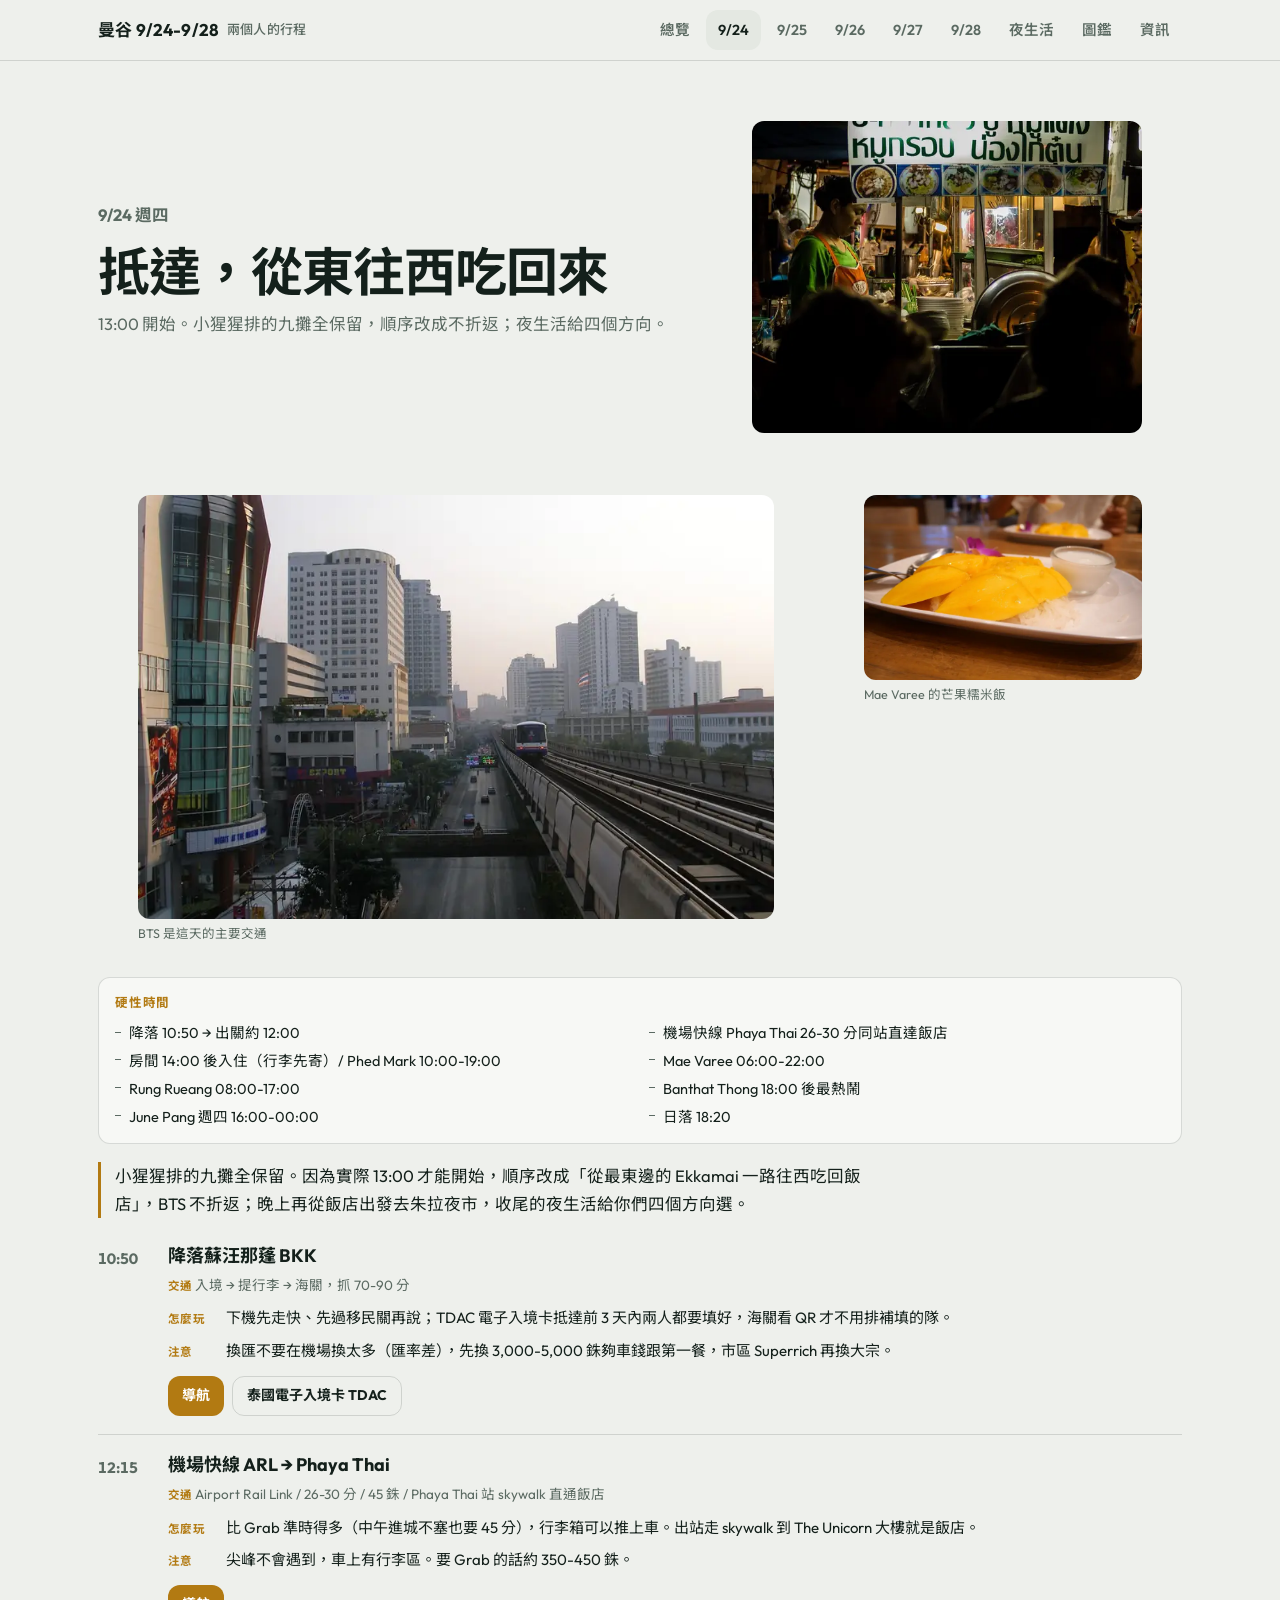
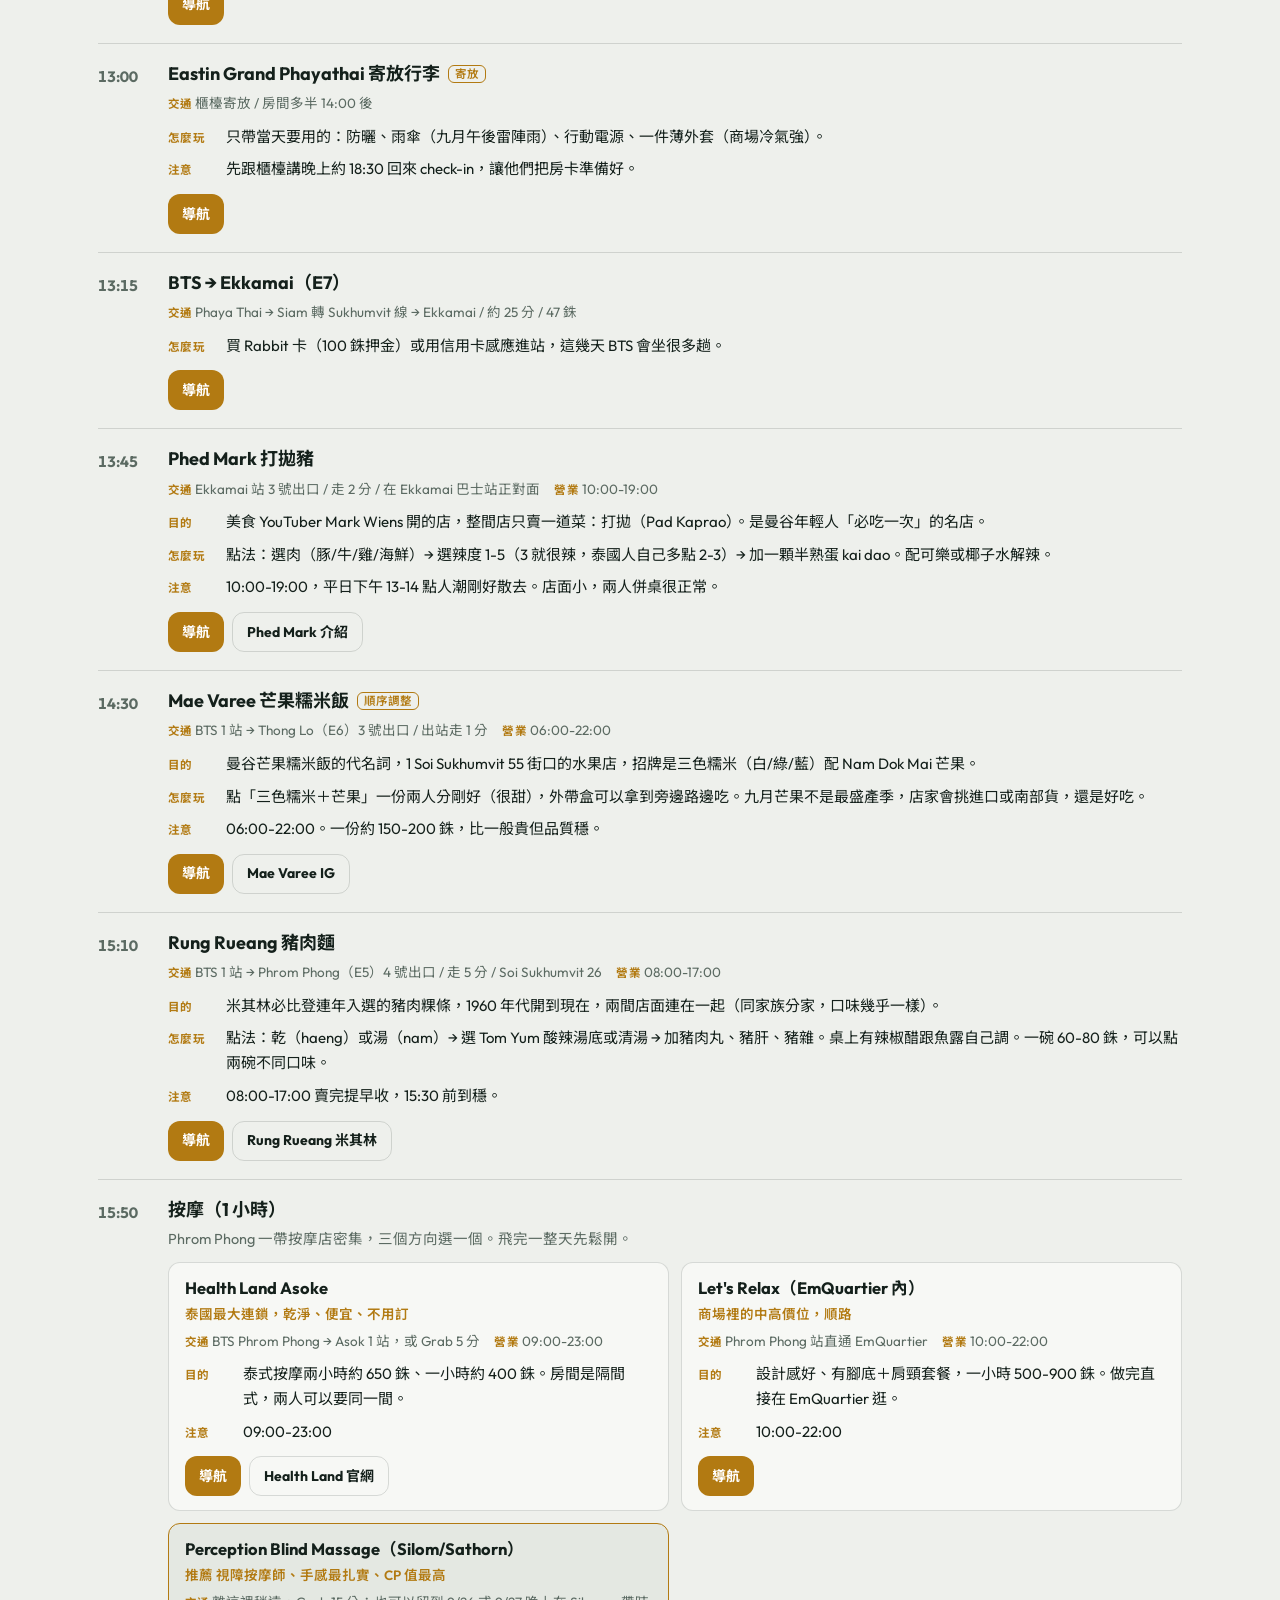
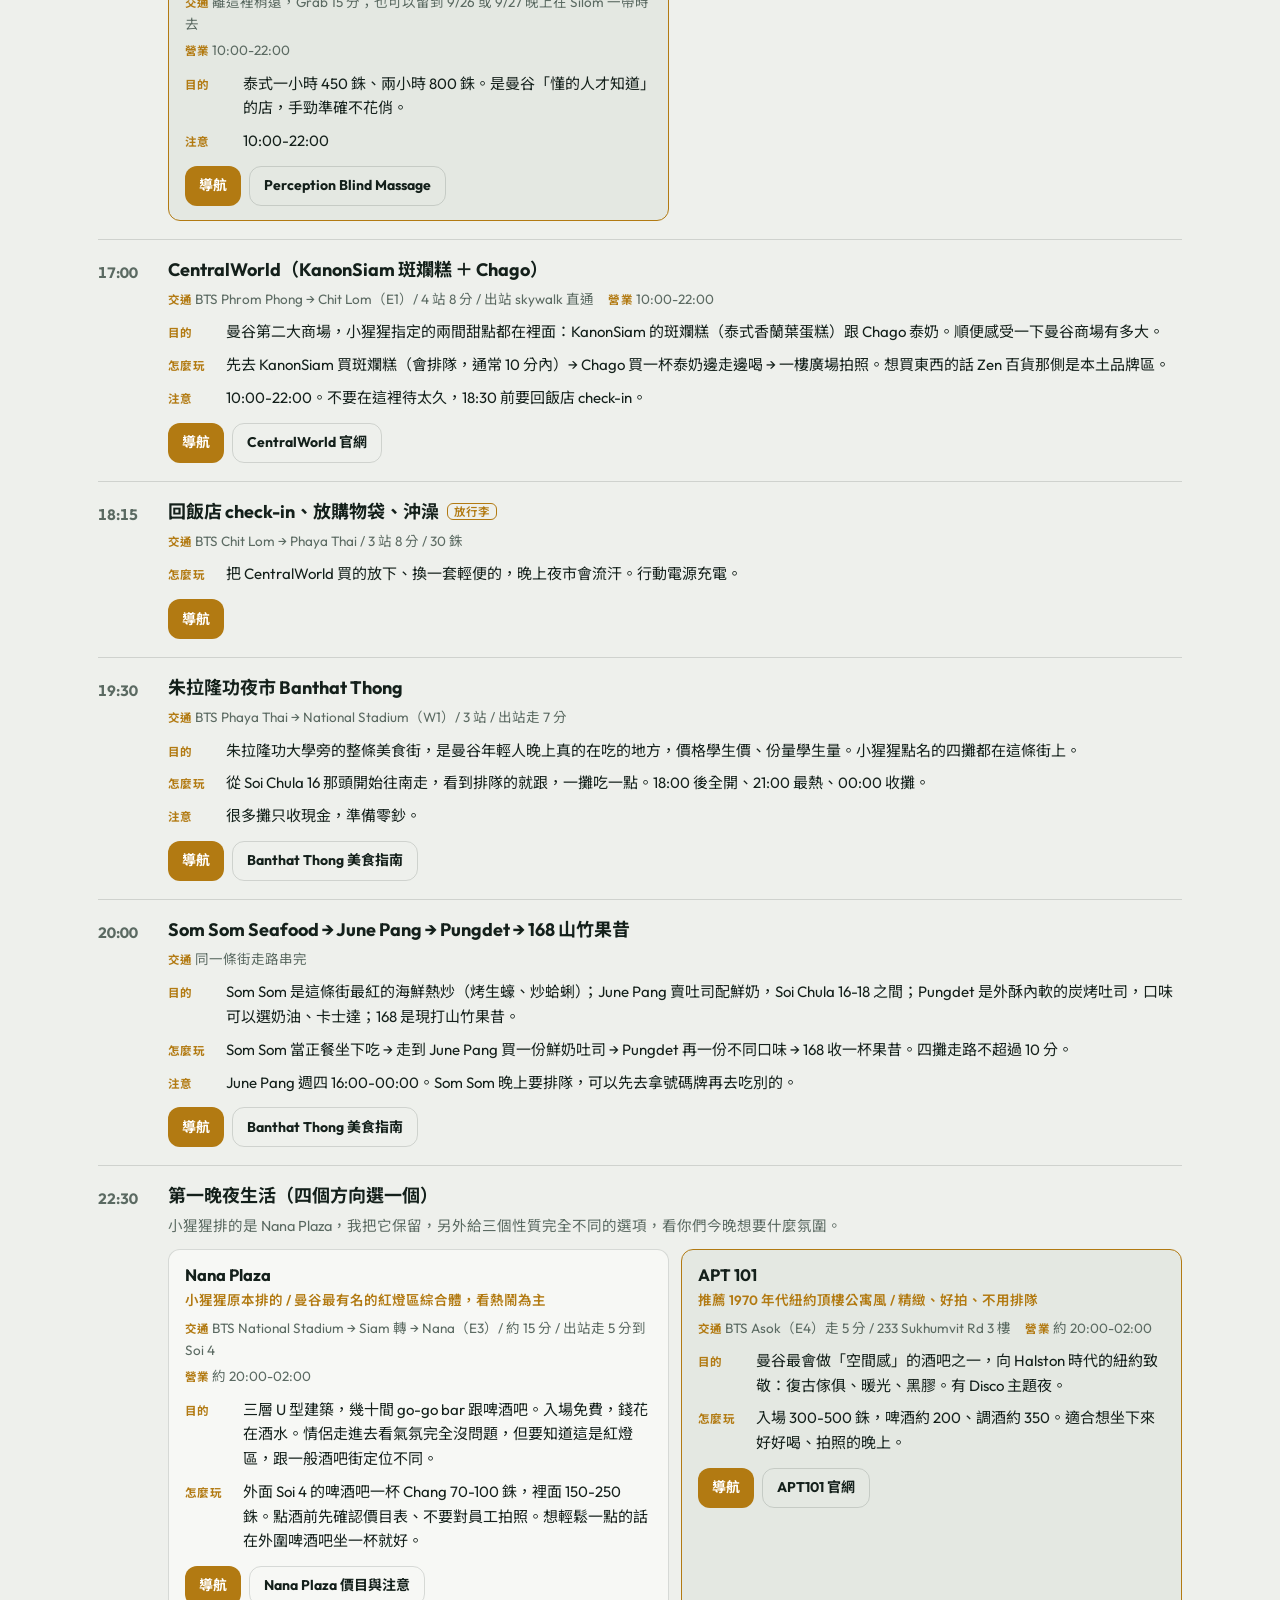
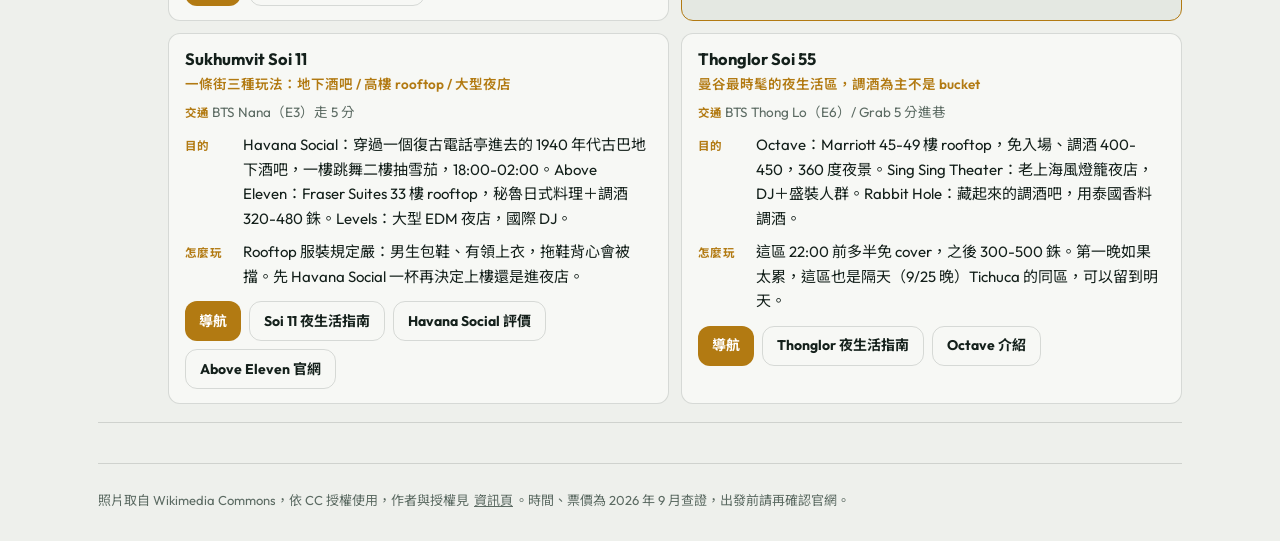
==== commit e57bebc6: "改稱小猩猩、封面標題改為一個人與一隻猩；修 7 個失效連結；圖片改 WebP 響應式並預載，移除未使用的大圖 Co-Authored-By: Claude Fable 5.1 <noreply@ant" ====
--- a/day1.html
+++ b/day1.html
@@ -1 +1 @@
-<!DOCTYPE html><html lang="zh-Hant"><head><meta charset="utf-8"><meta name="viewport" content="width=device-width,initial-scale=1,viewport-fit=cover"><meta name="color-scheme" content="dark light"><meta name="theme-color" content="#0F1714"><meta name="description" content="9/24 抵達日：Phed Mark、Mae Varee、Rung Rueang、按摩、CentralWorld、朱拉夜市、夜生活四選一。"><meta name="apple-mobile-web-app-capable" content="yes"><meta name="apple-mobile-web-app-title" content="曼谷"><link rel="preconnect" href="https://fonts.googleapis.com"><link rel="preconnect" href="https://fonts.gstatic.com" crossorigin><link rel="stylesheet" href="https://fonts.googleapis.com/css2?family=Outfit:wght@500;600;700&family=Noto+Sans+TC:wght@400;500;700&display=swap"><link rel="stylesheet" href="styles.css"><script>document.documentElement.classList.add("js")</script><title>9/24 週四 抵達日</title></head><body><header class="top"><div class="wrap"><a class="brand" href="index.html">曼谷 9/24-9/28<small>兩個人的行程</small></a><nav class="topnav" aria-label="主選單"><a href="index.html">總覽</a><a href="day1.html" aria-current="page">9/24</a><a href="day2.html">9/25</a><a href="day3.html">9/26</a><a href="day4.html">9/27</a><a href="day5.html">9/28</a><a href="nightlife.html">夜生活</a><a href="guide.html">圖鑑</a><a href="info.html">資訊</a></nav></div><nav class="subnav" aria-label="分頁"><a href="index.html">總覽</a><a href="day1.html" aria-current="page">9/24</a><a href="day2.html">9/25</a><a href="day3.html">9/26</a><a href="day4.html">9/27</a><a href="day5.html">9/28</a><a href="nightlife.html">夜生活</a><a href="guide.html">圖鑑</a><a href="info.html">資訊</a></nav></header><main class="wrap"><section class="hero"><div class="txt"><p class="date">9/24 週四</p><h1>抵達，從東往西吃回來</h1><p>13:00 開始。她排的九攤全保留，順序改成不折返；夜生活給四個方向。</p></div><figure class="pic"><img src="img/streetfood.jpg" srcset="img/streetfood-800.jpg 800w, img/streetfood.jpg 1600w" sizes="(min-width:900px) 45vw, 100vw" alt="曼谷街頭小吃" loading="eager" fetchpriority="high"></figure></section><div class="gallery"><figure><img src="img/skytrain-800.jpg" alt="BTS 是這天的主要交通" loading="lazy"><figcaption>BTS 是這天的主要交通</figcaption></figure><figure><img src="img/mango-800.jpg" alt="Mae Varee 的芒果糯米飯" loading="lazy"><figcaption>Mae Varee 的芒果糯米飯</figcaption></figure></div><section class="hard reveal"><h2>硬性時間</h2><ul><li>降落 10:50 → 出關約 12:00</li><li>機場快線 Phaya Thai 26-30 分同站直達飯店</li><li>房間 14:00 後入住（行李先寄）/ Phed Mark 10:00-19:00</li><li>Mae Varee 06:00-22:00</li><li>Rung Rueang 08:00-17:00</li><li>Banthat Thong 18:00 後最熱鬧</li><li>June Pang 週四 16:00-00:00</li><li>日落 18:20</li></ul></section><p class="lead reveal">她排的九攤全保留。因為實際 13:00 才能開始，順序改成「從最東邊的 Ekkamai 一路往西吃回飯店」，BTS 不折返；晚上再從飯店出發去朱拉夜市，收尾的夜生活給你們四個方向選。</p><article class="stop reveal"><div class="t">10:50</div><div class="c"><h3>降落蘇汪那蓬 BKK</h3><ul class="meta"><li class="m-how">入境 → 提行李 → 海關，抓 70-90 分</li></ul><dl class="facts"><div class="kv"><dt>怎麼玩</dt><dd>下機先走快、先過移民關再說；TDAC 電子入境卡抵達前 3 天內兩人都要填好，海關看 QR 才不用排補填的隊。</dd></div><div class="kv"><dt>注意</dt><dd>換匯不要在機場換太多（匯率差），先換 3,000-5,000 銖夠車錢跟第一餐，市區 Superrich 再換大宗。</dd></div></dl><div class="actions"><a class="btn" href="https://www.google.com/maps/dir/?api=1&amp;destination=Suvarnabhumi%20Airport" target="_blank" rel="noopener">導航</a><a class="btn ghost" href="https://tdac.immigration.go.th/" target="_blank" rel="noopener">泰國電子入境卡 TDAC</a></div></div></article><article class="stop reveal"><div class="t">12:15</div><div class="c"><h3>機場快線 ARL → Phaya Thai</h3><ul class="meta"><li class="m-how">Airport Rail Link / 26-30 分 / 45 銖 / Phaya Thai 站 skywalk 直通飯店</li></ul><dl class="facts"><div class="kv"><dt>怎麼玩</dt><dd>比 Grab 準時得多（中午進城不塞也要 45 分），行李箱可以推上車。出站走 skywalk 到 The Unicorn 大樓就是飯店。</dd></div><div class="kv"><dt>注意</dt><dd>尖峰不會遇到，車上有行李區。要 Grab 的話約 350-450 銖。</dd></div></dl><div class="actions"><a class="btn" href="https://www.google.com/maps/dir/?api=1&amp;destination=Eastin%20Grand%20Hotel%20Phayathai" target="_blank" rel="noopener">導航</a></div></div></article><article class="stop reveal"><div class="t">13:00</div><div class="c"><h3>Eastin Grand Phayathai 寄放行李<span class="flag">寄放</span></h3><ul class="meta"><li class="m-how">櫃檯寄放 / 房間多半 14:00 後</li></ul><dl class="facts"><div class="kv"><dt>怎麼玩</dt><dd>只帶當天要用的：防曬、雨傘（九月午後雷陣雨）、行動電源、一件薄外套（商場冷氣強）。</dd></div><div class="kv"><dt>注意</dt><dd>先跟櫃檯講晚上約 18:30 回來 check-in，讓他們把房卡準備好。</dd></div></dl><div class="actions"><a class="btn" href="https://www.google.com/maps/dir/?api=1&amp;destination=Eastin%20Grand%20Hotel%20Phayathai" target="_blank" rel="noopener">導航</a></div></div></article><article class="stop reveal"><div class="t">13:15</div><div class="c"><h3>BTS → Ekkamai（E7）</h3><ul class="meta"><li class="m-how">Phaya Thai → Siam 轉 Sukhumvit 線 → Ekkamai / 約 25 分 / 47 銖</li></ul><dl class="facts"><div class="kv"><dt>怎麼玩</dt><dd>買 Rabbit 卡（100 銖押金）或用信用卡感應進站，這幾天 BTS 會坐很多趟。</dd></div></dl><div class="actions"><a class="btn" href="https://www.google.com/maps/dir/?api=1&amp;destination=Ekkamai%20BTS%20Station" target="_blank" rel="noopener">導航</a></div></div></article><article class="stop reveal"><div class="t">13:45</div><div class="c"><h3>Phed Mark 打拋豬</h3><ul class="meta"><li class="m-how">Ekkamai 站 3 號出口 / 走 2 分 / 在 Ekkamai 巴士站正對面</li><li class="m-hrs">10:00-19:00</li></ul><dl class="facts"><div class="kv"><dt>目的</dt><dd>美食 YouTuber Mark Wiens 開的店，整間店只賣一道菜：打拋（Pad Kaprao）。是曼谷年輕人「必吃一次」的名店。</dd></div><div class="kv"><dt>怎麼玩</dt><dd>點法：選肉（豚/牛/雞/海鮮）→ 選辣度 1-5（3 就很辣，泰國人自己多點 2-3）→ 加一顆半熟蛋 kai dao。配可樂或椰子水解辣。</dd></div><div class="kv"><dt>注意</dt><dd>10:00-19:00，平日下午 13-14 點人潮剛好散去。店面小，兩人併桌很正常。</dd></div></dl><div class="actions"><a class="btn" href="https://www.google.com/maps/dir/?api=1&amp;destination=Phed%20Mark%20Bangkok" target="_blank" rel="noopener">導航</a><a class="btn ghost" href="https://thesmartlocal.co.th/phed-mark/" target="_blank" rel="noopener">Phed Mark 介紹</a></div></div></article><article class="stop reveal"><div class="t">14:30</div><div class="c"><h3>Mae Varee 芒果糯米飯<span class="flag">順序調整</span></h3><ul class="meta"><li class="m-how">BTS 1 站 → Thong Lo（E6）3 號出口 / 出站走 1 分</li><li class="m-hrs">06:00-22:00</li></ul><dl class="facts"><div class="kv"><dt>目的</dt><dd>曼谷芒果糯米飯的代名詞，1 Soi Sukhumvit 55 街口的水果店，招牌是三色糯米（白/綠/藍）配 Nam Dok Mai 芒果。</dd></div><div class="kv"><dt>怎麼玩</dt><dd>點「三色糯米＋芒果」一份兩人分剛好（很甜），外帶盒可以拿到旁邊路邊吃。九月芒果不是最盛產季，店家會挑進口或南部貨，還是好吃。</dd></div><div class="kv"><dt>注意</dt><dd>06:00-22:00。一份約 150-200 銖，比一般貴但品質穩。</dd></div></dl><div class="actions"><a class="btn" href="https://www.google.com/maps/dir/?api=1&amp;destination=Mae%20Varee%20Mango%20Sticky%20Rice%20Thonglor" target="_blank" rel="noopener">導航</a><a class="btn ghost" href="https://www.instagram.com/maevareeofficial/" target="_blank" rel="noopener">Mae Varee IG</a></div></div></article><article class="stop reveal"><div class="t">15:10</div><div class="c"><h3>Rung Rueang 豬肉麵</h3><ul class="meta"><li class="m-how">BTS 1 站 → Phrom Phong（E5）4 號出口 / 走 5 分 / Soi Sukhumvit 26</li><li class="m-hrs">08:00-17:00</li></ul><dl class="facts"><div class="kv"><dt>目的</dt><dd>米其林必比登連年入選的豬肉粿條，1960 年代開到現在，兩間店面連在一起（同家族分家，口味幾乎一樣）。</dd></div><div class="kv"><dt>怎麼玩</dt><dd>點法：乾（haeng）或湯（nam）→ 選 Tom Yum 酸辣湯底或清湯 → 加豬肉丸、豬肝、豬雜。桌上有辣椒醋跟魚露自己調。一碗 60-80 銖，可以點兩碗不同口味。</dd></div><div class="kv"><dt>注意</dt><dd>08:00-17:00 賣完提早收，15:30 前到穩。</dd></div></dl><div class="actions"><a class="btn" href="https://www.google.com/maps/dir/?api=1&amp;destination=Rung%20Rueang%20Pork%20Noodle%20Sukhumvit%2026" target="_blank" rel="noopener">導航</a><a class="btn ghost" href="https://guide.michelin.com/us/en/bangkok-region/bangkok/restaurant/guay-tiew-mu-rung-rueang" target="_blank" rel="noopener">Rung Rueang 米其林</a></div></div></article><article class="stop choice reveal"><div class="t">15:50</div><div class="c"><h3>按摩（1 小時）</h3><p class="intro">Phrom Phong 一帶按摩店密集，三個方向選一個。飛完一整天先鬆開。</p><div class="optgrid"><article class="opt"><h4>Health Land Asoke</h4><p class="tag">泰國最大連鎖，乾淨、便宜、不用訂</p><ul class="meta"><li class="m-how">BTS Phrom Phong → Asok 1 站，或 Grab 5 分</li><li class="m-hrs">09:00-23:00</li></ul><dl class="facts"><div class="kv"><dt>目的</dt><dd>泰式按摩兩小時約 650 銖、一小時約 400 銖。房間是隔間式，兩人可以要同一間。</dd></div><div class="kv"><dt>注意</dt><dd>09:00-23:00</dd></div></dl><div class="actions"><a class="btn" href="https://www.google.com/maps/dir/?api=1&amp;destination=Health%20Land%20Spa%20Massage%20Asoke" target="_blank" rel="noopener">導航</a><a class="btn ghost" href="https://www.healthlandspa.com/en/location" target="_blank" rel="noopener">Health Land 官網</a></div></article><article class="opt"><h4>Let&#x27;s Relax（EmQuartier 內）</h4><p class="tag">商場裡的中高價位，順路</p><ul class="meta"><li class="m-how">Phrom Phong 站直通 EmQuartier</li><li class="m-hrs">10:00-22:00</li></ul><dl class="facts"><div class="kv"><dt>目的</dt><dd>設計感好、有腳底＋肩頸套餐，一小時 500-900 銖。做完直接在 EmQuartier 逛。</dd></div><div class="kv"><dt>注意</dt><dd>10:00-22:00</dd></div></dl><div class="actions"><a class="btn" href="https://www.google.com/maps/dir/?api=1&amp;destination=Let%27s%20Relax%20Spa%20EmQuartier" target="_blank" rel="noopener">導航</a></div></article><article class="opt star"><h4>Perception Blind Massage（Silom/Sathorn）</h4><p class="tag">視障按摩師、手感最扎實、CP 值最高</p><ul class="meta"><li class="m-how">離這裡稍遠，Grab 15 分；也可以留到 9/26 或 9/27 晚上在 Silom 一帶時去</li><li class="m-hrs">10:00-22:00</li></ul><dl class="facts"><div class="kv"><dt>目的</dt><dd>泰式一小時 450 銖、兩小時 800 銖。是曼谷「懂的人才知道」的店，手勁準確不花俏。</dd></div><div class="kv"><dt>注意</dt><dd>10:00-22:00</dd></div></dl><div class="actions"><a class="btn" href="https://www.google.com/maps/dir/?api=1&amp;destination=Perception%20Blind%20Massage%20Sathorn" target="_blank" rel="noopener">導航</a><a class="btn ghost" href="https://www.perceptionblindmassage.com/" target="_blank" rel="noopener">Perception Blind Massage</a></div></article></div></div></article><article class="stop reveal"><div class="t">17:00</div><div class="c"><h3>CentralWorld（KanonSiam 斑斕糕 ＋ Chago）</h3><ul class="meta"><li class="m-how">BTS Phrom Phong → Chit Lom（E1）/ 4 站 8 分 / 出站 skywalk 直通</li><li class="m-hrs">10:00-22:00</li></ul><dl class="facts"><div class="kv"><dt>目的</dt><dd>曼谷第二大商場，她指定的兩間甜點都在裡面：KanonSiam 的斑斕糕（泰式香蘭葉蛋糕）跟 Chago 泰奶。順便感受一下曼谷商場有多大。</dd></div><div class="kv"><dt>怎麼玩</dt><dd>先去 KanonSiam 買斑斕糕（會排隊，通常 10 分內）→ Chago 買一杯泰奶邊走邊喝 → 一樓廣場拍照。想買東西的話 Zen 百貨那側是本土品牌區。</dd></div><div class="kv"><dt>注意</dt><dd>10:00-22:00。不要在這裡待太久，18:30 前要回飯店 check-in。</dd></div></dl><div class="actions"><a class="btn" href="https://www.google.com/maps/dir/?api=1&amp;destination=CentralWorld%20Bangkok" target="_blank" rel="noopener">導航</a><a class="btn ghost" href="https://www.centralworld.co.th/" target="_blank" rel="noopener">CentralWorld 官網</a></div></div></article><article class="stop reveal"><div class="t">18:15</div><div class="c"><h3>回飯店 check-in、放購物袋、沖澡<span class="flag">放行李</span></h3><ul class="meta"><li class="m-how">BTS Chit Lom → Phaya Thai / 3 站 8 分 / 30 銖</li></ul><dl class="facts"><div class="kv"><dt>怎麼玩</dt><dd>把 CentralWorld 買的放下、換一套輕便的，晚上夜市會流汗。行動電源充電。</dd></div></dl><div class="actions"><a class="btn" href="https://www.google.com/maps/dir/?api=1&amp;destination=Eastin%20Grand%20Hotel%20Phayathai" target="_blank" rel="noopener">導航</a></div></div></article><article class="stop reveal"><div class="t">19:30</div><div class="c"><h3>朱拉隆功夜市 Banthat Thong</h3><ul class="meta"><li class="m-how">BTS Phaya Thai → National Stadium（W1）/ 3 站 / 出站走 7 分</li></ul><dl class="facts"><div class="kv"><dt>目的</dt><dd>朱拉隆功大學旁的整條美食街，是曼谷年輕人晚上真的在吃的地方，價格學生價、份量學生量。她點名的四攤都在這條街上。</dd></div><div class="kv"><dt>怎麼玩</dt><dd>從 Soi Chula 16 那頭開始往南走，看到排隊的就跟，一攤吃一點。18:00 後全開、21:00 最熱、00:00 收攤。</dd></div><div class="kv"><dt>注意</dt><dd>很多攤只收現金，準備零鈔。</dd></div></dl><div class="actions"><a class="btn" href="https://www.google.com/maps/dir/?api=1&amp;destination=Thanon%20Banthat%20Thong%20Bangkok" target="_blank" rel="noopener">導航</a><a class="btn ghost" href="https://aroimakmak.com/bkk-district-guide-banthat-thong-road/" target="_blank" rel="noopener">Banthat Thong 美食指南</a></div></div></article><article class="stop reveal"><div class="t">20:00</div><div class="c"><h3>Som Som Seafood → June Pang → Pungdet → 168 山竹果昔</h3><ul class="meta"><li class="m-how">同一條街走路串完</li></ul><dl class="facts"><div class="kv"><dt>目的</dt><dd>Som Som 是這條街最紅的海鮮熱炒（烤生蠔、炒蛤蜊）；June Pang 賣吐司配鮮奶，Soi Chula 16-18 之間；Pungdet 是外酥內軟的炭烤吐司，口味可以選奶油、卡士達；168 是現打山竹果昔。</dd></div><div class="kv"><dt>怎麼玩</dt><dd>Som Som 當正餐坐下吃 → 走到 June Pang 買一份鮮奶吐司 → Pungdet 再一份不同口味 → 168 收一杯果昔。四攤走路不超過 10 分。</dd></div><div class="kv"><dt>注意</dt><dd>June Pang 週四 16:00-00:00。Som Som 晚上要排隊，可以先去拿號碼牌再去吃別的。</dd></div></dl><div class="actions"><a class="btn" href="https://www.google.com/maps/dir/?api=1&amp;destination=Som%20Som%20Seafood%20Banthat%20Thong" target="_blank" rel="noopener">導航</a><a class="btn ghost" href="https://aroimakmak.com/bkk-district-guide-banthat-thong-road/" target="_blank" rel="noopener">Banthat Thong 美食指南</a></div></div></article><article class="stop choice reveal"><div class="t">22:30</div><div class="c"><h3>第一晚夜生活（四個方向選一個）</h3><p class="intro">她排的是 Nana Plaza，我把它保留，另外給三個性質完全不同的選項，看你們今晚想要什麼氛圍。</p><div class="optgrid"><article class="opt"><h4>Nana Plaza</h4><p class="tag">她原本排的 / 曼谷最有名的紅燈區綜合體，看熱鬧為主</p><ul class="meta"><li class="m-how">BTS National Stadium → Siam 轉 → Nana（E3）/ 約 15 分 / 出站走 5 分到 Soi 4</li><li class="m-hrs">約 20:00-02:00</li></ul><dl class="facts"><div class="kv"><dt>目的</dt><dd>三層 U 型建築，幾十間 go-go bar 跟啤酒吧。入場免費，錢花在酒水。情侶走進去看氣氛完全沒問題，但要知道這是紅燈區，跟一般酒吧街定位不同。</dd></div><div class="kv"><dt>怎麼玩</dt><dd>外面 Soi 4 的啤酒吧一杯 Chang 70-100 銖，裡面 150-250 銖。點酒前先確認價目表、不要對員工拍照。想輕鬆一點的話在外圍啤酒吧坐一杯就好。</dd></div></dl><div class="actions"><a class="btn" href="https://www.google.com/maps/dir/?api=1&amp;destination=Nana%20Plaza%20Bangkok" target="_blank" rel="noopener">導航</a><a class="btn ghost" href="https://www.royalivory.com/nana-pricing-guide.html" target="_blank" rel="noopener">Nana Plaza 價目與注意</a></div></article><article class="opt star"><h4>APT 101</h4><p class="tag">1970 年代紐約頂樓公寓風 / 精緻、好拍、不用排隊</p><ul class="meta"><li class="m-how">BTS Asok（E4）走 5 分 / 233 Sukhumvit Rd 3 樓</li><li class="m-hrs">約 20:00-02:00</li></ul><dl class="facts"><div class="kv"><dt>目的</dt><dd>曼谷最會做「空間感」的酒吧之一，向 Halston 時代的紐約致敬：復古傢俱、暖光、黑膠。有 Disco 主題夜。</dd></div><div class="kv"><dt>怎麼玩</dt><dd>入場 300-500 銖，啤酒約 200、調酒約 350。適合想坐下來好好喝、拍照的晚上。</dd></div></dl><div class="actions"><a class="btn" href="https://www.google.com/maps/dir/?api=1&amp;destination=APT%20101%20Bangkok%20Sukhumvit" target="_blank" rel="noopener">導航</a><a class="btn ghost" href="https://apt101club.com/" target="_blank" rel="noopener">APT101 官網</a></div></article><article class="opt"><h4>Sukhumvit Soi 11</h4><p class="tag">一條街三種玩法：地下酒吧 / 高樓 rooftop / 大型夜店</p><ul class="meta"><li class="m-how">BTS Nana（E3）走 5 分</li></ul><dl class="facts"><div class="kv"><dt>目的</dt><dd>Havana Social：穿過一個復古電話亭進去的 1940 年代古巴地下酒吧，一樓跳舞二樓抽雪茄，18:00-02:00。Above Eleven：Fraser Suites 33 樓 rooftop，秘魯日式料理＋調酒 320-480 銖。Levels：大型 EDM 夜店，國際 DJ。</dd></div><div class="kv"><dt>怎麼玩</dt><dd>Rooftop 服裝規定嚴：男生包鞋、有領上衣，拖鞋背心會被擋。先 Havana Social 一杯再決定上樓還是進夜店。</dd></div></dl><div class="actions"><a class="btn" href="https://www.google.com/maps/dir/?api=1&amp;destination=Havana%20Social%20Bangkok%20Sukhumvit%2011" target="_blank" rel="noopener">導航</a><a class="btn ghost" href="https://www.khaosanroad.com/articles/sukhumvit-soi-11-nightlife-guide" target="_blank" rel="noopener">Soi 11 夜生活指南</a><a class="btn ghost" href="https://www.tripadvisor.com/Attraction_Review-g293916-d9975575-Reviews-Havana_Social-Bangkok.html" target="_blank" rel="noopener">Havana Social 評價</a><a class="btn ghost" href="https://aboveeleven.com/" target="_blank" rel="noopener">Above Eleven 官網</a></div></article><article class="opt"><h4>Thonglor Soi 55</h4><p class="tag">曼谷最時髦的夜生活區，調酒為主不是 bucket</p><ul class="meta"><li class="m-how">BTS Thong Lo（E6）/ Grab 5 分進巷</li></ul><dl class="facts"><div class="kv"><dt>目的</dt><dd>Octave：Marriott 45-49 樓 rooftop，免入場、調酒 400-450，360 度夜景。Sing Sing Theater：老上海風燈籠夜店，DJ＋盛裝人群。Rabbit Hole：藏起來的調酒吧，用泰國香料調酒。</dd></div><div class="kv"><dt>怎麼玩</dt><dd>這區 22:00 前多半免 cover，之後 300-500 銖。第一晚如果太累，這區也是隔天（9/25 晚）Tichuca 的同區，可以留到明天。</dd></div></dl><div class="actions"><a class="btn" href="https://www.google.com/maps/dir/?api=1&amp;destination=Octave%20Rooftop%20Bar%20Marriott%20Thonglor" target="_blank" rel="noopener">導航</a><a class="btn ghost" href="https://www.bangkok-spirit.com/guides/thonglor-nightlife/" target="_blank" rel="noopener">Thonglor 夜生活指南</a><a class="btn ghost" href="https://www.therooftopguide.com/rooftop-bars-in-bangkok/octave.html" target="_blank" rel="noopener">Octave 介紹</a></div></article></div></div></article><footer>照片取自 Wikimedia Commons，依 CC 授權使用，作者與授權見 <a href="info.html#credits">資訊頁</a>。時間、票價為 2026 年 9 月查證，出發前請再確認官網。</footer></main><nav class="tabs" aria-label="日期"><a href="index.html"><span>總覽</span></a><a href="day1.html" aria-current="page"><span>9/24</span>四</a><a href="day2.html"><span>9/25</span>五</a><a href="day3.html"><span>9/26</span>六</a><a href="day4.html"><span>9/27</span>日</a><a href="day5.html"><span>9/28</span>一</a></nav><script src="app.js" defer></script></body></html>+<!DOCTYPE html><html lang="zh-Hant"><head><meta charset="utf-8"><meta name="viewport" content="width=device-width,initial-scale=1,viewport-fit=cover"><meta name="color-scheme" content="dark light"><meta name="theme-color" content="#0F1714"><meta name="description" content="9/24 抵達日：Phed Mark、Mae Varee、Rung Rueang、按摩、CentralWorld、朱拉夜市、夜生活四選一。"><meta name="apple-mobile-web-app-capable" content="yes"><meta name="apple-mobile-web-app-title" content="曼谷"><link rel="preconnect" href="https://fonts.googleapis.com"><link rel="preconnect" href="https://fonts.gstatic.com" crossorigin><link rel="stylesheet" href="https://fonts.googleapis.com/css2?family=Outfit:wght@500;600;700&family=Noto+Sans+TC:wght@400;500;700&display=swap"><link rel="preload" as="image" href="img/streetfood-800.webp" imagesrcset="img/streetfood-480.webp 480w, img/streetfood-800.webp 800w, img/streetfood-1400.webp 1400w" imagesizes="(min-width:900px) 45vw, 100vw"><link rel="stylesheet" href="styles.css?v=1790087672"><script>document.documentElement.classList.add("js")</script><title>9/24 週四 抵達日</title></head><body><header class="top"><div class="wrap"><a class="brand" href="index.html">曼谷 9/24-9/28<small>兩個人的行程</small></a><nav class="topnav" aria-label="主選單"><a href="index.html">總覽</a><a href="day1.html" aria-current="page">9/24</a><a href="day2.html">9/25</a><a href="day3.html">9/26</a><a href="day4.html">9/27</a><a href="day5.html">9/28</a><a href="nightlife.html">夜生活</a><a href="guide.html">圖鑑</a><a href="info.html">資訊</a></nav></div><nav class="subnav" aria-label="分頁"><a href="index.html">總覽</a><a href="day1.html" aria-current="page">9/24</a><a href="day2.html">9/25</a><a href="day3.html">9/26</a><a href="day4.html">9/27</a><a href="day5.html">9/28</a><a href="nightlife.html">夜生活</a><a href="guide.html">圖鑑</a><a href="info.html">資訊</a></nav></header><main class="wrap"><section class="hero"><div class="txt"><p class="date">9/24 週四</p><h1>抵達，從東往西吃回來</h1><p>13:00 開始。小猩猩排的九攤全保留，順序改成不折返；夜生活給四個方向。</p></div><figure class="pic"><picture><source type="image/webp" srcset="img/streetfood-480.webp 480w, img/streetfood-800.webp 800w, img/streetfood-1400.webp 1400w" sizes="(min-width:900px) 45vw, 100vw"><img src="img/streetfood-800.jpg" width="1600" height="976" alt="曼谷街頭小吃" loading="eager" fetchpriority="high" decoding="async"></picture></figure></section><div class="gallery"><figure><picture><source type="image/webp" srcset="img/skytrain-480.webp 480w, img/skytrain-800.webp 800w, img/skytrain-1400.webp 1400w" sizes="(min-width:700px) 50vw, 100vw"><img src="img/skytrain-800.jpg" width="1600" height="1066" alt="BTS 是這天的主要交通" loading="lazy" decoding="async"></picture><figcaption>BTS 是這天的主要交通</figcaption></figure><figure><picture><source type="image/webp" srcset="img/mango-480.webp 480w, img/mango-800.webp 800w, img/mango-1400.webp 1400w" sizes="(min-width:700px) 50vw, 100vw"><img src="img/mango-800.jpg" width="1600" height="1200" alt="Mae Varee 的芒果糯米飯" loading="lazy" decoding="async"></picture><figcaption>Mae Varee 的芒果糯米飯</figcaption></figure></div><section class="hard reveal"><h2>硬性時間</h2><ul><li>降落 10:50 → 出關約 12:00</li><li>機場快線 Phaya Thai 26-30 分同站直達飯店</li><li>房間 14:00 後入住（行李先寄）/ Phed Mark 10:00-19:00</li><li>Mae Varee 06:00-22:00</li><li>Rung Rueang 08:00-17:00</li><li>Banthat Thong 18:00 後最熱鬧</li><li>June Pang 週四 16:00-00:00</li><li>日落 18:20</li></ul></section><p class="lead reveal">小猩猩排的九攤全保留。因為實際 13:00 才能開始，順序改成「從最東邊的 Ekkamai 一路往西吃回飯店」，BTS 不折返；晚上再從飯店出發去朱拉夜市，收尾的夜生活給你們四個方向選。</p><article class="stop reveal"><div class="t">10:50</div><div class="c"><h3>降落蘇汪那蓬 BKK</h3><ul class="meta"><li class="m-how">入境 → 提行李 → 海關，抓 70-90 分</li></ul><dl class="facts"><div class="kv"><dt>怎麼玩</dt><dd>下機先走快、先過移民關再說；TDAC 電子入境卡抵達前 3 天內兩人都要填好，海關看 QR 才不用排補填的隊。</dd></div><div class="kv"><dt>注意</dt><dd>換匯不要在機場換太多（匯率差），先換 3,000-5,000 銖夠車錢跟第一餐，市區 Superrich 再換大宗。</dd></div></dl><div class="actions"><a class="btn" href="https://www.google.com/maps/dir/?api=1&amp;destination=Suvarnabhumi%20Airport" target="_blank" rel="noopener">導航</a><a class="btn ghost" href="https://tdac.immigration.go.th/" target="_blank" rel="noopener">泰國電子入境卡 TDAC</a></div></div></article><article class="stop reveal"><div class="t">12:15</div><div class="c"><h3>機場快線 ARL → Phaya Thai</h3><ul class="meta"><li class="m-how">Airport Rail Link / 26-30 分 / 45 銖 / Phaya Thai 站 skywalk 直通飯店</li></ul><dl class="facts"><div class="kv"><dt>怎麼玩</dt><dd>比 Grab 準時得多（中午進城不塞也要 45 分），行李箱可以推上車。出站走 skywalk 到 The Unicorn 大樓就是飯店。</dd></div><div class="kv"><dt>注意</dt><dd>尖峰不會遇到，車上有行李區。要 Grab 的話約 350-450 銖。</dd></div></dl><div class="actions"><a class="btn" href="https://www.google.com/maps/dir/?api=1&amp;destination=Eastin%20Grand%20Hotel%20Phayathai" target="_blank" rel="noopener">導航</a></div></div></article><article class="stop reveal"><div class="t">13:00</div><div class="c"><h3>Eastin Grand Phayathai 寄放行李<span class="flag">寄放</span></h3><ul class="meta"><li class="m-how">櫃檯寄放 / 房間多半 14:00 後</li></ul><dl class="facts"><div class="kv"><dt>怎麼玩</dt><dd>只帶當天要用的：防曬、雨傘（九月午後雷陣雨）、行動電源、一件薄外套（商場冷氣強）。</dd></div><div class="kv"><dt>注意</dt><dd>先跟櫃檯講晚上約 18:30 回來 check-in，讓他們把房卡準備好。</dd></div></dl><div class="actions"><a class="btn" href="https://www.google.com/maps/dir/?api=1&amp;destination=Eastin%20Grand%20Hotel%20Phayathai" target="_blank" rel="noopener">導航</a></div></div></article><article class="stop reveal"><div class="t">13:15</div><div class="c"><h3>BTS → Ekkamai（E7）</h3><ul class="meta"><li class="m-how">Phaya Thai → Siam 轉 Sukhumvit 線 → Ekkamai / 約 25 分 / 47 銖</li></ul><dl class="facts"><div class="kv"><dt>怎麼玩</dt><dd>買 Rabbit 卡（100 銖押金）或用信用卡感應進站，這幾天 BTS 會坐很多趟。</dd></div></dl><div class="actions"><a class="btn" href="https://www.google.com/maps/dir/?api=1&amp;destination=Ekkamai%20BTS%20Station" target="_blank" rel="noopener">導航</a></div></div></article><article class="stop reveal"><div class="t">13:45</div><div class="c"><h3>Phed Mark 打拋豬</h3><ul class="meta"><li class="m-how">Ekkamai 站 3 號出口 / 走 2 分 / 在 Ekkamai 巴士站正對面</li><li class="m-hrs">10:00-19:00</li></ul><dl class="facts"><div class="kv"><dt>目的</dt><dd>美食 YouTuber Mark Wiens 開的店，整間店只賣一道菜：打拋（Pad Kaprao）。是曼谷年輕人「必吃一次」的名店。</dd></div><div class="kv"><dt>怎麼玩</dt><dd>點法：選肉（豚/牛/雞/海鮮）→ 選辣度 1-5（3 就很辣，泰國人自己多點 2-3）→ 加一顆半熟蛋 kai dao。配可樂或椰子水解辣。</dd></div><div class="kv"><dt>注意</dt><dd>10:00-19:00，平日下午 13-14 點人潮剛好散去。店面小，兩人併桌很正常。</dd></div></dl><div class="actions"><a class="btn" href="https://www.google.com/maps/dir/?api=1&amp;destination=Phed%20Mark%20Bangkok" target="_blank" rel="noopener">導航</a><a class="btn ghost" href="https://danielfooddiary.com/2025/02/17/phedmark/" target="_blank" rel="noopener">Phed Mark 介紹</a></div></div></article><article class="stop reveal"><div class="t">14:30</div><div class="c"><h3>Mae Varee 芒果糯米飯<span class="flag">順序調整</span></h3><ul class="meta"><li class="m-how">BTS 1 站 → Thong Lo（E6）3 號出口 / 出站走 1 分</li><li class="m-hrs">06:00-22:00</li></ul><dl class="facts"><div class="kv"><dt>目的</dt><dd>曼谷芒果糯米飯的代名詞，1 Soi Sukhumvit 55 街口的水果店，招牌是三色糯米（白/綠/藍）配 Nam Dok Mai 芒果。</dd></div><div class="kv"><dt>怎麼玩</dt><dd>點「三色糯米＋芒果」一份兩人分剛好（很甜），外帶盒可以拿到旁邊路邊吃。九月芒果不是最盛產季，店家會挑進口或南部貨，還是好吃。</dd></div><div class="kv"><dt>注意</dt><dd>06:00-22:00。一份約 150-200 銖，比一般貴但品質穩。</dd></div></dl><div class="actions"><a class="btn" href="https://www.google.com/maps/dir/?api=1&amp;destination=Mae%20Varee%20Mango%20Sticky%20Rice%20Thonglor" target="_blank" rel="noopener">導航</a><a class="btn ghost" href="https://www.instagram.com/maevareeofficial/" target="_blank" rel="noopener">Mae Varee IG</a></div></div></article><article class="stop reveal"><div class="t">15:10</div><div class="c"><h3>Rung Rueang 豬肉麵</h3><ul class="meta"><li class="m-how">BTS 1 站 → Phrom Phong（E5）4 號出口 / 走 5 分 / Soi Sukhumvit 26</li><li class="m-hrs">08:00-17:00</li></ul><dl class="facts"><div class="kv"><dt>目的</dt><dd>米其林必比登連年入選的豬肉粿條，1960 年代開到現在，兩間店面連在一起（同家族分家，口味幾乎一樣）。</dd></div><div class="kv"><dt>怎麼玩</dt><dd>點法：乾（haeng）或湯（nam）→ 選 Tom Yum 酸辣湯底或清湯 → 加豬肉丸、豬肝、豬雜。桌上有辣椒醋跟魚露自己調。一碗 60-80 銖，可以點兩碗不同口味。</dd></div><div class="kv"><dt>注意</dt><dd>08:00-17:00 賣完提早收，15:30 前到穩。</dd></div></dl><div class="actions"><a class="btn" href="https://www.google.com/maps/dir/?api=1&amp;destination=Rung%20Rueang%20Pork%20Noodle%20Sukhumvit%2026" target="_blank" rel="noopener">導航</a><a class="btn ghost" href="https://guide.michelin.com/us/en/bangkok-region/bangkok/restaurant/guay-tiew-mu-rung-rueang" target="_blank" rel="noopener">Rung Rueang 米其林</a></div></div></article><article class="stop choice reveal"><div class="t">15:50</div><div class="c"><h3>按摩（1 小時）</h3><p class="intro">Phrom Phong 一帶按摩店密集，三個方向選一個。飛完一整天先鬆開。</p><div class="optgrid"><article class="opt"><h4>Health Land Asoke</h4><p class="tag">泰國最大連鎖，乾淨、便宜、不用訂</p><ul class="meta"><li class="m-how">BTS Phrom Phong → Asok 1 站，或 Grab 5 分</li><li class="m-hrs">09:00-23:00</li></ul><dl class="facts"><div class="kv"><dt>目的</dt><dd>泰式按摩兩小時約 650 銖、一小時約 400 銖。房間是隔間式，兩人可以要同一間。</dd></div><div class="kv"><dt>注意</dt><dd>09:00-23:00</dd></div></dl><div class="actions"><a class="btn" href="https://www.google.com/maps/dir/?api=1&amp;destination=Health%20Land%20Spa%20Massage%20Asoke" target="_blank" rel="noopener">導航</a><a class="btn ghost" href="https://www.tripadvisor.com/Attraction_Review-g293916-d2621694-Reviews-Health_Land_Spa_Massage_Asoke-Bangkok.html" target="_blank" rel="noopener">Health Land 官網</a></div></article><article class="opt"><h4>Let&#x27;s Relax（EmQuartier 內）</h4><p class="tag">商場裡的中高價位，順路</p><ul class="meta"><li class="m-how">Phrom Phong 站直通 EmQuartier</li><li class="m-hrs">10:00-22:00</li></ul><dl class="facts"><div class="kv"><dt>目的</dt><dd>設計感好、有腳底＋肩頸套餐，一小時 500-900 銖。做完直接在 EmQuartier 逛。</dd></div><div class="kv"><dt>注意</dt><dd>10:00-22:00</dd></div></dl><div class="actions"><a class="btn" href="https://www.google.com/maps/dir/?api=1&amp;destination=Let%27s%20Relax%20Spa%20EmQuartier" target="_blank" rel="noopener">導航</a></div></article><article class="opt star"><h4>Perception Blind Massage（Silom/Sathorn）</h4><p class="tag">視障按摩師、手感最扎實、CP 值最高</p><ul class="meta"><li class="m-how">離這裡稍遠，Grab 15 分；也可以留到 9/26 或 9/27 晚上在 Silom 一帶時去</li><li class="m-hrs">10:00-22:00</li></ul><dl class="facts"><div class="kv"><dt>目的</dt><dd>泰式一小時 450 銖、兩小時 800 銖。是曼谷「懂的人才知道」的店，手勁準確不花俏。</dd></div><div class="kv"><dt>注意</dt><dd>10:00-22:00</dd></div></dl><div class="actions"><a class="btn" href="https://www.google.com/maps/dir/?api=1&amp;destination=Perception%20Blind%20Massage%20Sathorn" target="_blank" rel="noopener">導航</a><a class="btn ghost" href="https://www.perceptionblindmassage.com/" target="_blank" rel="noopener">Perception Blind Massage</a></div></article></div></div></article><article class="stop reveal"><div class="t">17:00</div><div class="c"><h3>CentralWorld（KanonSiam 斑斕糕 ＋ Chago）</h3><ul class="meta"><li class="m-how">BTS Phrom Phong → Chit Lom（E1）/ 4 站 8 分 / 出站 skywalk 直通</li><li class="m-hrs">10:00-22:00</li></ul><dl class="facts"><div class="kv"><dt>目的</dt><dd>曼谷第二大商場，小猩猩指定的兩間甜點都在裡面：KanonSiam 的斑斕糕（泰式香蘭葉蛋糕）跟 Chago 泰奶。順便感受一下曼谷商場有多大。</dd></div><div class="kv"><dt>怎麼玩</dt><dd>先去 KanonSiam 買斑斕糕（會排隊，通常 10 分內）→ Chago 買一杯泰奶邊走邊喝 → 一樓廣場拍照。想買東西的話 Zen 百貨那側是本土品牌區。</dd></div><div class="kv"><dt>注意</dt><dd>10:00-22:00。不要在這裡待太久，18:30 前要回飯店 check-in。</dd></div></dl><div class="actions"><a class="btn" href="https://www.google.com/maps/dir/?api=1&amp;destination=CentralWorld%20Bangkok" target="_blank" rel="noopener">導航</a><a class="btn ghost" href="https://www.centralworld.co.th/" target="_blank" rel="noopener">CentralWorld 官網</a></div></div></article><article class="stop reveal"><div class="t">18:15</div><div class="c"><h3>回飯店 check-in、放購物袋、沖澡<span class="flag">放行李</span></h3><ul class="meta"><li class="m-how">BTS Chit Lom → Phaya Thai / 3 站 8 分 / 30 銖</li></ul><dl class="facts"><div class="kv"><dt>怎麼玩</dt><dd>把 CentralWorld 買的放下、換一套輕便的，晚上夜市會流汗。行動電源充電。</dd></div></dl><div class="actions"><a class="btn" href="https://www.google.com/maps/dir/?api=1&amp;destination=Eastin%20Grand%20Hotel%20Phayathai" target="_blank" rel="noopener">導航</a></div></div></article><article class="stop reveal"><div class="t">19:30</div><div class="c"><h3>朱拉隆功夜市 Banthat Thong</h3><ul class="meta"><li class="m-how">BTS Phaya Thai → National Stadium（W1）/ 3 站 / 出站走 7 分</li></ul><dl class="facts"><div class="kv"><dt>目的</dt><dd>朱拉隆功大學旁的整條美食街，是曼谷年輕人晚上真的在吃的地方，價格學生價、份量學生量。小猩猩點名的四攤都在這條街上。</dd></div><div class="kv"><dt>怎麼玩</dt><dd>從 Soi Chula 16 那頭開始往南走，看到排隊的就跟，一攤吃一點。18:00 後全開、21:00 最熱、00:00 收攤。</dd></div><div class="kv"><dt>注意</dt><dd>很多攤只收現金，準備零鈔。</dd></div></dl><div class="actions"><a class="btn" href="https://www.google.com/maps/dir/?api=1&amp;destination=Thanon%20Banthat%20Thong%20Bangkok" target="_blank" rel="noopener">導航</a><a class="btn ghost" href="https://aroimakmak.com/bkk-district-guide-banthat-thong-road/" target="_blank" rel="noopener">Banthat Thong 美食指南</a></div></div></article><article class="stop reveal"><div class="t">20:00</div><div class="c"><h3>Som Som Seafood → June Pang → Pungdet → 168 山竹果昔</h3><ul class="meta"><li class="m-how">同一條街走路串完</li></ul><dl class="facts"><div class="kv"><dt>目的</dt><dd>Som Som 是這條街最紅的海鮮熱炒（烤生蠔、炒蛤蜊）；June Pang 賣吐司配鮮奶，Soi Chula 16-18 之間；Pungdet 是外酥內軟的炭烤吐司，口味可以選奶油、卡士達；168 是現打山竹果昔。</dd></div><div class="kv"><dt>怎麼玩</dt><dd>Som Som 當正餐坐下吃 → 走到 June Pang 買一份鮮奶吐司 → Pungdet 再一份不同口味 → 168 收一杯果昔。四攤走路不超過 10 分。</dd></div><div class="kv"><dt>注意</dt><dd>June Pang 週四 16:00-00:00。Som Som 晚上要排隊，可以先去拿號碼牌再去吃別的。</dd></div></dl><div class="actions"><a class="btn" href="https://www.google.com/maps/dir/?api=1&amp;destination=Som%20Som%20Seafood%20Banthat%20Thong" target="_blank" rel="noopener">導航</a><a class="btn ghost" href="https://aroimakmak.com/bkk-district-guide-banthat-thong-road/" target="_blank" rel="noopener">Banthat Thong 美食指南</a></div></div></article><article class="stop choice reveal"><div class="t">22:30</div><div class="c"><h3>第一晚夜生活（四個方向選一個）</h3><p class="intro">小猩猩排的是 Nana Plaza，我把它保留，另外給三個性質完全不同的選項，看你們今晚想要什麼氛圍。</p><div class="optgrid"><article class="opt"><h4>Nana Plaza</h4><p class="tag">小猩猩原本排的 / 曼谷最有名的紅燈區綜合體，看熱鬧為主</p><ul class="meta"><li class="m-how">BTS National Stadium → Siam 轉 → Nana（E3）/ 約 15 分 / 出站走 5 分到 Soi 4</li><li class="m-hrs">約 20:00-02:00</li></ul><dl class="facts"><div class="kv"><dt>目的</dt><dd>三層 U 型建築，幾十間 go-go bar 跟啤酒吧。入場免費，錢花在酒水。情侶走進去看氣氛完全沒問題，但要知道這是紅燈區，跟一般酒吧街定位不同。</dd></div><div class="kv"><dt>怎麼玩</dt><dd>外面 Soi 4 的啤酒吧一杯 Chang 70-100 銖，裡面 150-250 銖。點酒前先確認價目表、不要對員工拍照。想輕鬆一點的話在外圍啤酒吧坐一杯就好。</dd></div></dl><div class="actions"><a class="btn" href="https://www.google.com/maps/dir/?api=1&amp;destination=Nana%20Plaza%20Bangkok" target="_blank" rel="noopener">導航</a><a class="btn ghost" href="https://www.royalivory.com/nana-pricing-guide.html" target="_blank" rel="noopener">Nana Plaza 價目與注意</a></div></article><article class="opt star"><h4>APT 101</h4><p class="tag">1970 年代紐約頂樓公寓風 / 精緻、好拍、不用排隊</p><ul class="meta"><li class="m-how">BTS Asok（E4）走 5 分 / 233 Sukhumvit Rd 3 樓</li><li class="m-hrs">約 20:00-02:00</li></ul><dl class="facts"><div class="kv"><dt>目的</dt><dd>曼谷最會做「空間感」的酒吧之一，向 Halston 時代的紐約致敬：復古傢俱、暖光、黑膠。有 Disco 主題夜。</dd></div><div class="kv"><dt>怎麼玩</dt><dd>入場 300-500 銖，啤酒約 200、調酒約 350。適合想坐下來好好喝、拍照的晚上。</dd></div></dl><div class="actions"><a class="btn" href="https://www.google.com/maps/dir/?api=1&amp;destination=APT%20101%20Bangkok%20Sukhumvit" target="_blank" rel="noopener">導航</a><a class="btn ghost" href="https://apt101club.com/" target="_blank" rel="noopener">APT101 官網</a></div></article><article class="opt"><h4>Sukhumvit Soi 11</h4><p class="tag">一條街三種玩法：地下酒吧 / 高樓 rooftop / 大型夜店</p><ul class="meta"><li class="m-how">BTS Nana（E3）走 5 分</li></ul><dl class="facts"><div class="kv"><dt>目的</dt><dd>Havana Social：穿過一個復古電話亭進去的 1940 年代古巴地下酒吧，一樓跳舞二樓抽雪茄，18:00-02:00。Above Eleven：Fraser Suites 33 樓 rooftop，秘魯日式料理＋調酒 320-480 銖。Levels：大型 EDM 夜店，國際 DJ。</dd></div><div class="kv"><dt>怎麼玩</dt><dd>Rooftop 服裝規定嚴：男生包鞋、有領上衣，拖鞋背心會被擋。先 Havana Social 一杯再決定上樓還是進夜店。</dd></div></dl><div class="actions"><a class="btn" href="https://www.google.com/maps/dir/?api=1&amp;destination=Havana%20Social%20Bangkok%20Sukhumvit%2011" target="_blank" rel="noopener">導航</a><a class="btn ghost" href="https://www.khaosanroad.com/articles/sukhumvit-soi-11-nightlife-guide" target="_blank" rel="noopener">Soi 11 夜生活指南</a><a class="btn ghost" href="https://www.tripadvisor.com/Attraction_Review-g293916-d9975575-Reviews-Havana_Social-Bangkok.html" target="_blank" rel="noopener">Havana Social 評價</a><a class="btn ghost" href="https://aboveeleven.com/" target="_blank" rel="noopener">Above Eleven 官網</a></div></article><article class="opt"><h4>Thonglor Soi 55</h4><p class="tag">曼谷最時髦的夜生活區，調酒為主不是 bucket</p><ul class="meta"><li class="m-how">BTS Thong Lo（E6）/ Grab 5 分進巷</li></ul><dl class="facts"><div class="kv"><dt>目的</dt><dd>Octave：Marriott 45-49 樓 rooftop，免入場、調酒 400-450，360 度夜景。Sing Sing Theater：老上海風燈籠夜店，DJ＋盛裝人群。Rabbit Hole：藏起來的調酒吧，用泰國香料調酒。</dd></div><div class="kv"><dt>怎麼玩</dt><dd>這區 22:00 前多半免 cover，之後 300-500 銖。第一晚如果太累，這區也是隔天（9/25 晚）Tichuca 的同區，可以留到明天。</dd></div></dl><div class="actions"><a class="btn" href="https://www.google.com/maps/dir/?api=1&amp;destination=Octave%20Rooftop%20Bar%20Marriott%20Thonglor" target="_blank" rel="noopener">導航</a><a class="btn ghost" href="https://www.bangkok-spirit.com/guides/thonglor-nightlife/" target="_blank" rel="noopener">Thonglor 夜生活指南</a><a class="btn ghost" href="https://www.tripadvisor.com/Restaurant_Review-g293916-d5989466-Reviews-Octave_Rooftop_Lounge_Bar-Bangkok.html" target="_blank" rel="noopener">Octave 介紹</a></div></article></div></div></article><footer>照片取自 Wikimedia Commons，依 CC 授權使用，作者與授權見 <a href="info.html#credits">資訊頁</a>。時間、票價為 2026 年 9 月查證，出發前請再確認官網。</footer></main><nav class="tabs" aria-label="日期"><a href="index.html"><span>總覽</span></a><a href="day1.html" aria-current="page"><span>9/24</span>四</a><a href="day2.html"><span>9/25</span>五</a><a href="day3.html"><span>9/26</span>六</a><a href="day4.html"><span>9/27</span>日</a><a href="day5.html"><span>9/28</span>一</a></nav><script src="app.js?v=1790087672" defer></script></body></html>
--- a/styles.css
+++ b/styles.css
@@ -35,7 +35,7 @@
 .hero .txt h1{font-size:clamp(30px,6vw,52px);line-height:1.08;letter-spacing:-.02em;margin:0 0 10px;font-weight:700}
 .hero .txt p{margin:0 0 16px;color:var(--mut);font-size:16.5px;max-width:52ch}
 .hero .pic{border-radius:var(--r);overflow:hidden;aspect-ratio:4/3;background:var(--sur2)}
-.hero .pic img{width:100%;height:100%;object-fit:cover}
+.hero .pic picture,.hero .pic img{width:100%;height:100%;object-fit:cover;display:block}
 @media (min-width:900px){.hero{grid-template-columns:1.1fr .9fr;align-items:center;gap:40px;padding:44px 0 16px}.hero .pic{aspect-ratio:5/4}}
 .date{color:var(--acc);font-weight:700;font-size:14px;margin:0 0 6px}
 /* 段落 */
@@ -98,7 +98,7 @@
 @media (min-width:900px){.days{grid-template-columns:repeat(2,1fr)}.days .day:first-child{grid-column:1/-1}}
 .day{display:grid;grid-template-columns:120px 1fr;gap:14px;text-decoration:none;background:var(--sur);border:1px solid var(--line);border-radius:var(--r);overflow:hidden;transition:transform .2s cubic-bezier(.16,1,.3,1)}
 .day:hover{transform:translateY(-2px)}
-.day img{width:100%;height:100%;object-fit:cover;min-height:120px}
+.day picture{display:block;height:100%}.day img{width:100%;height:100%;object-fit:cover;min-height:120px}
 .day .b{padding:14px 16px 14px 0}
 .day .b .d{color:var(--acc);font-weight:700;font-size:13.5px}
 .day .b h3{margin:2px 0 4px;font-size:18px;line-height:1.3}
@@ -106,7 +106,7 @@
 @media (min-width:900px){.days .day:first-child{grid-template-columns:1fr 1fr}.days .day:first-child img{min-height:260px}.days .day:first-child .b{padding:22px 24px}}
 .gallery{display:grid;gap:10px;margin:14px 0}
 @media (min-width:700px){.gallery{grid-template-columns:2fr 1fr}}
-.gallery img{border-radius:var(--r);width:100%;height:100%;object-fit:cover;aspect-ratio:3/2}
+.gallery picture{display:block}.gallery img{border-radius:var(--r);width:100%;height:auto;object-fit:cover;aspect-ratio:3/2}
 figcaption{font-size:12.5px;color:var(--mut);margin-top:4px}
 footer{margin:40px 0 20px;padding-top:16px;border-top:1px solid var(--line);color:var(--mut);font-size:13px;line-height:1.6}
 footer a{color:var(--mut);display:inline-block;padding:10px 2px}
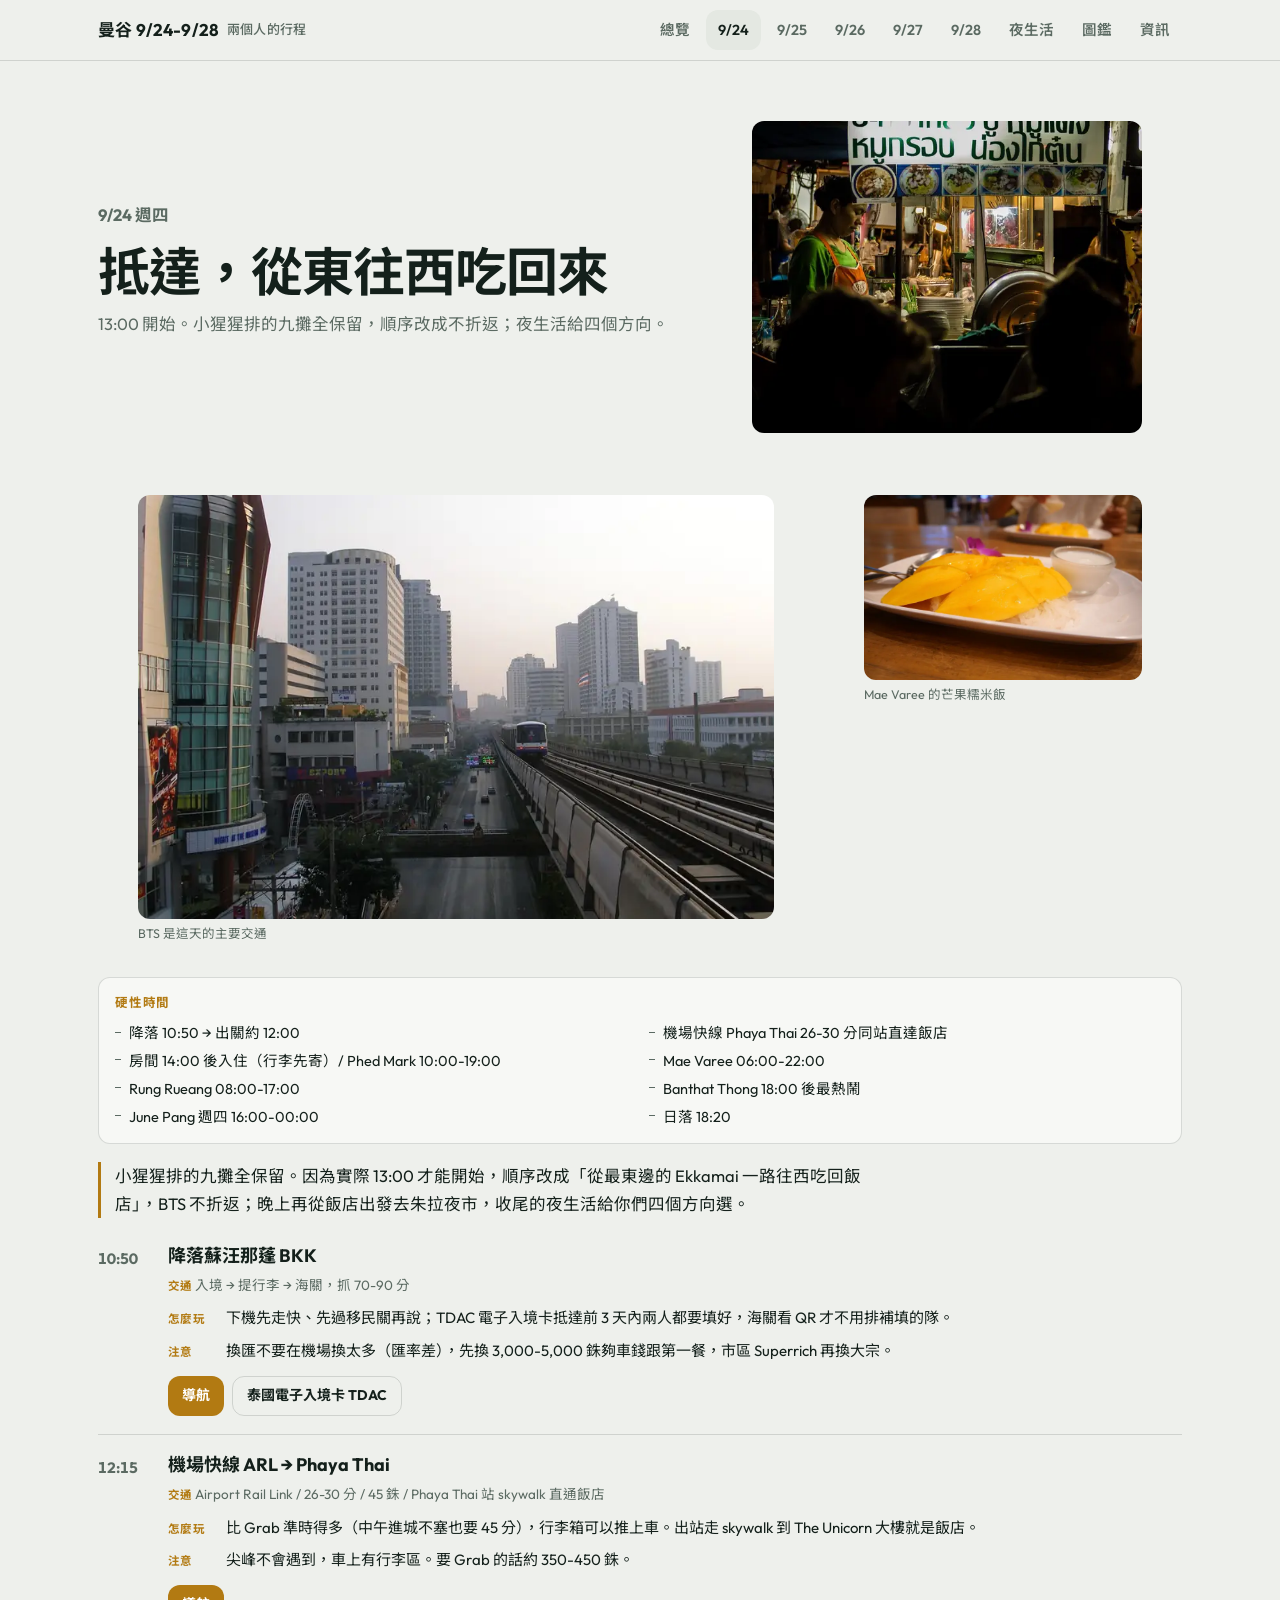
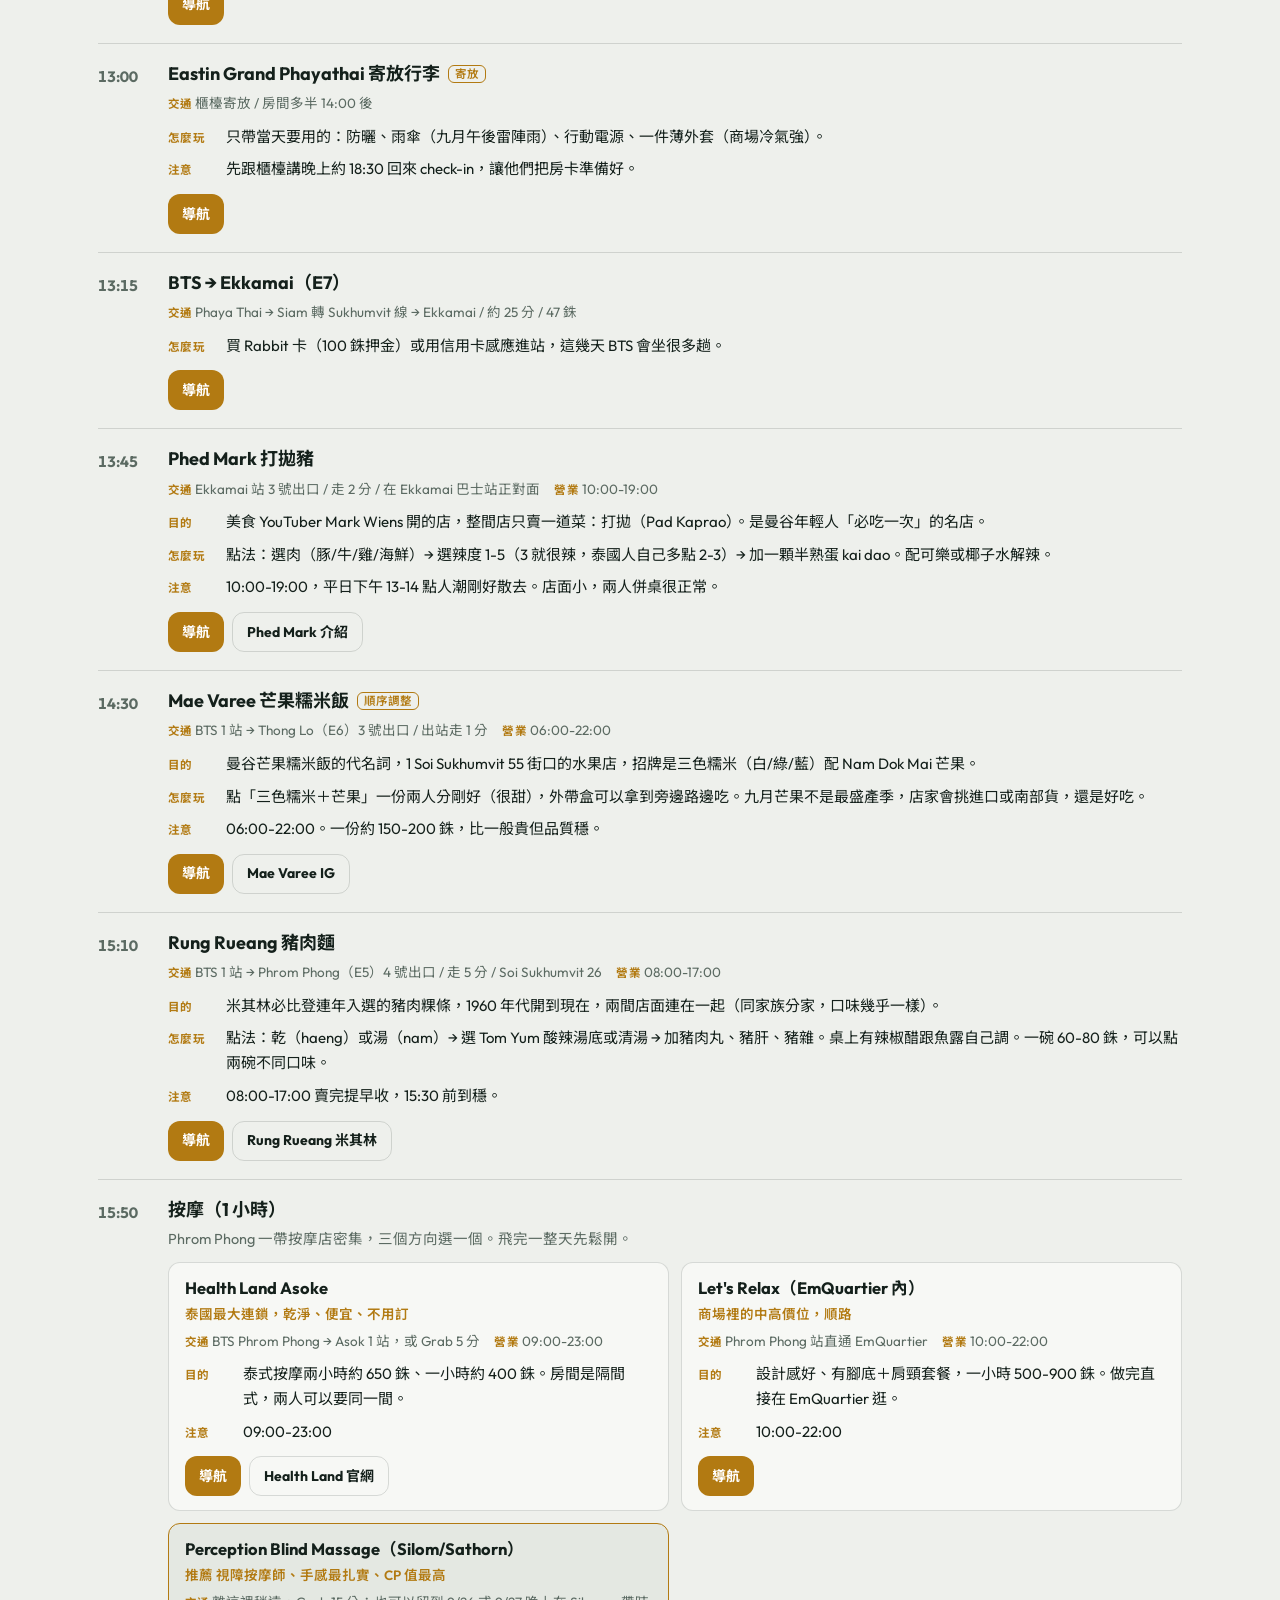
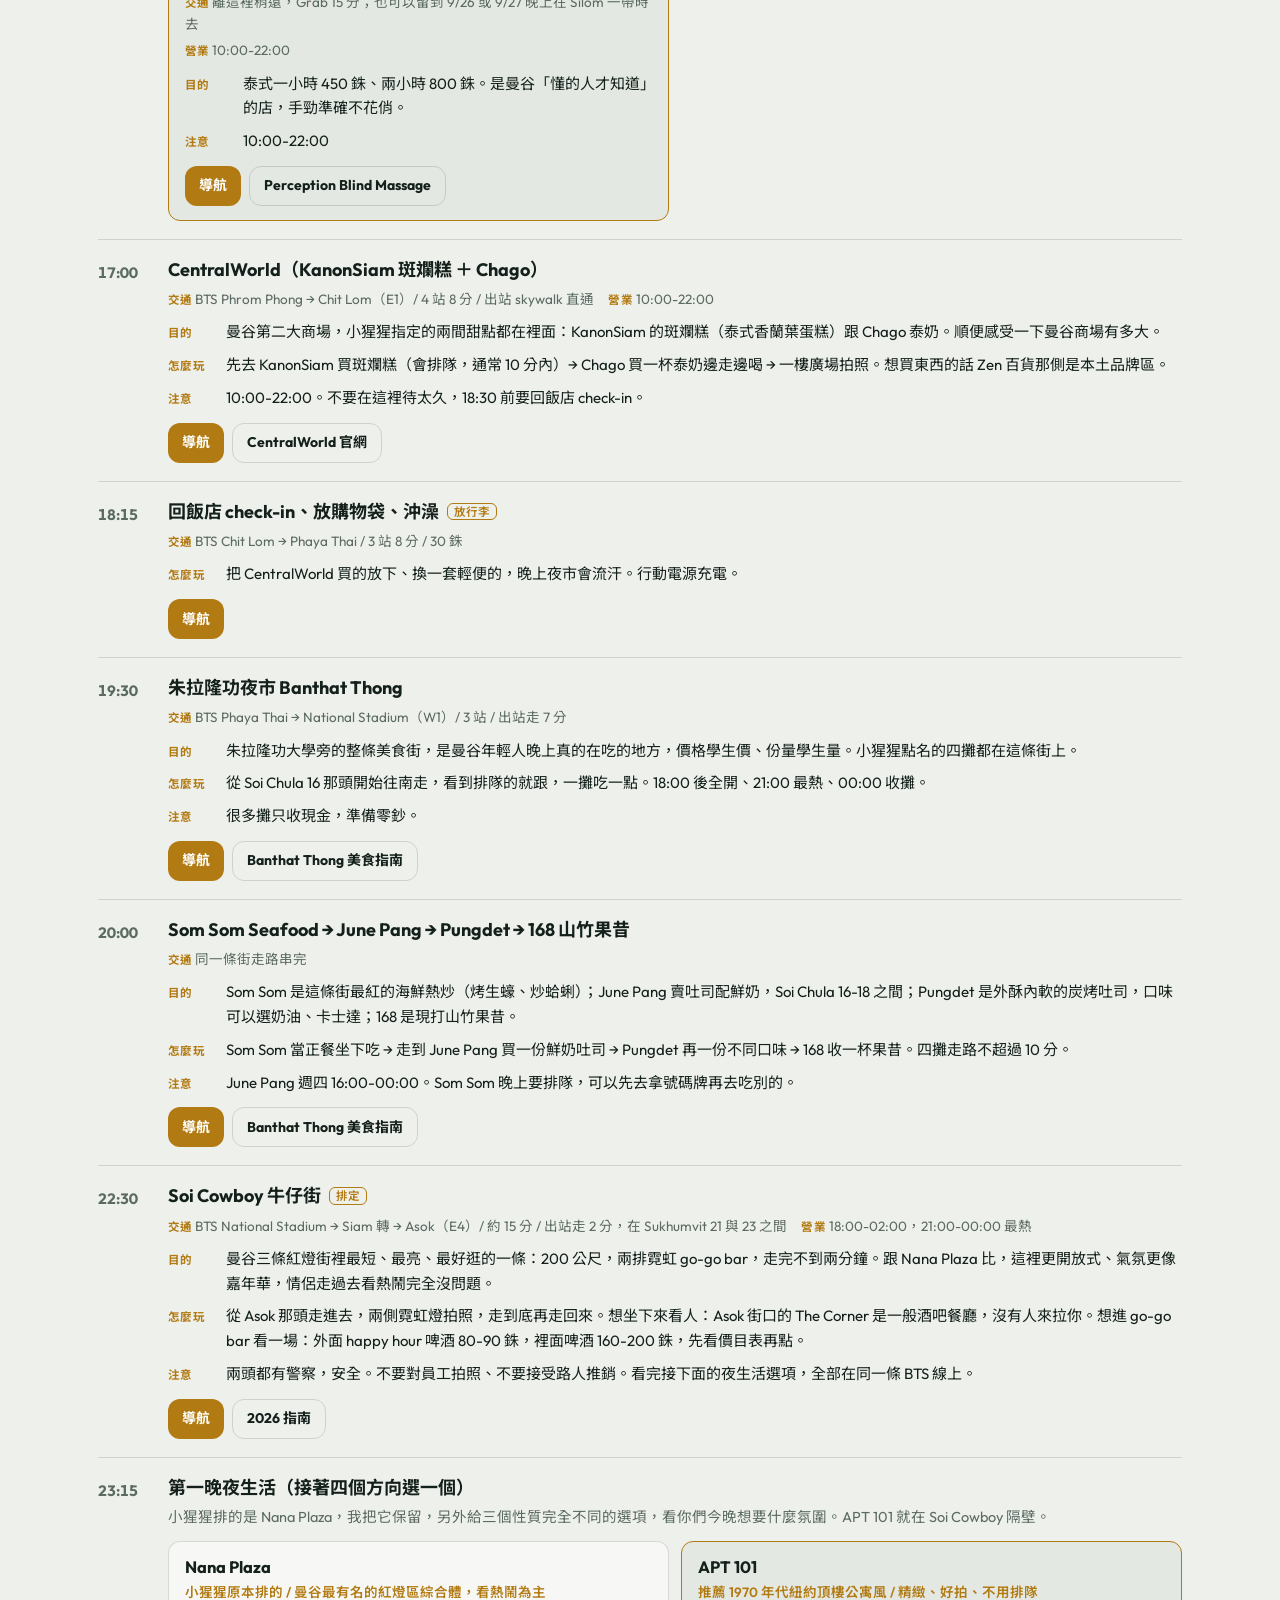
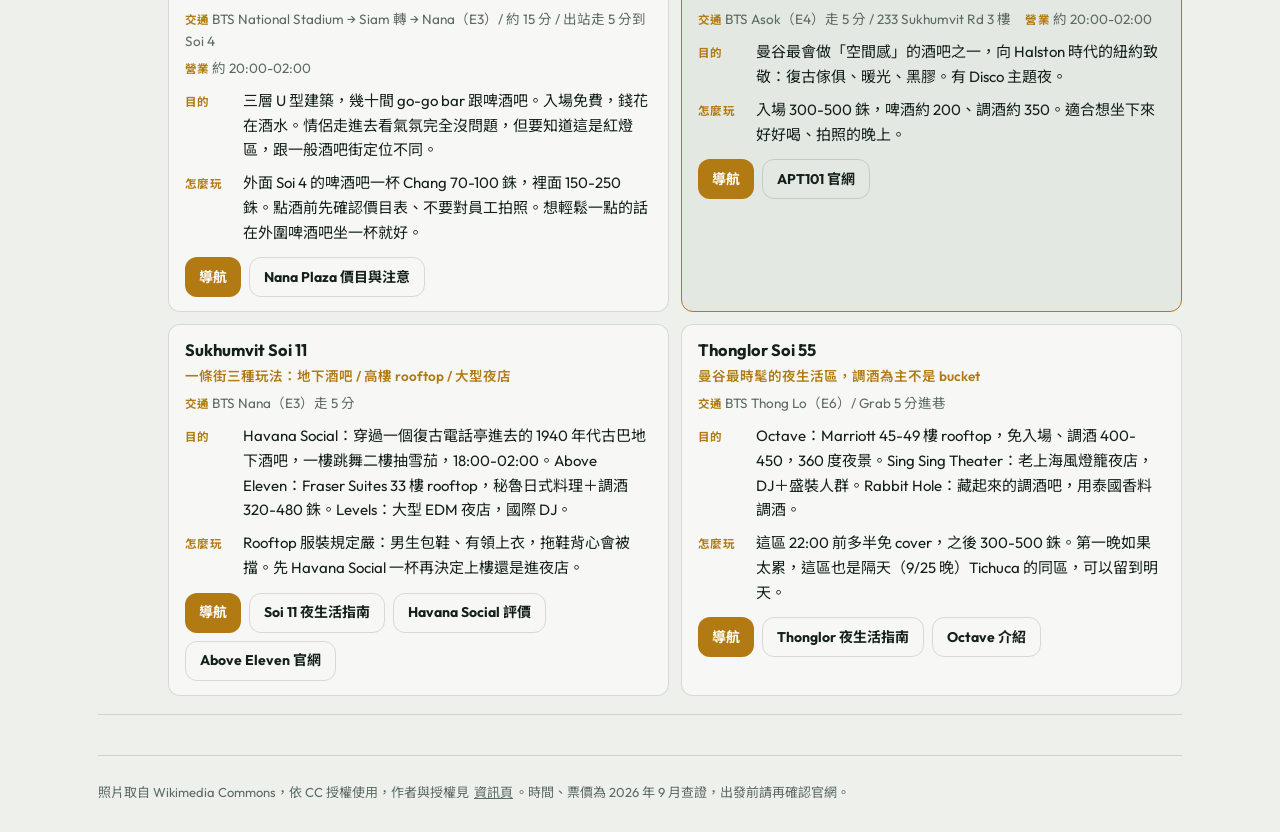
==== commit 485ef53a: "Nobu 排定 9/27 19:30、夜船改 9/25、So Heng Tai 換 Mother Roaster、加 Soi Cowboy；新增 Google My Maps 匯入用 CSV/KML " ====
--- a/day1.html
+++ b/day1.html
@@ -1 +1 @@
-<!DOCTYPE html><html lang="zh-Hant"><head><meta charset="utf-8"><meta name="viewport" content="width=device-width,initial-scale=1,viewport-fit=cover"><meta name="color-scheme" content="dark light"><meta name="theme-color" content="#0F1714"><meta name="description" content="9/24 抵達日：Phed Mark、Mae Varee、Rung Rueang、按摩、CentralWorld、朱拉夜市、夜生活四選一。"><meta name="apple-mobile-web-app-capable" content="yes"><meta name="apple-mobile-web-app-title" content="曼谷"><link rel="preconnect" href="https://fonts.googleapis.com"><link rel="preconnect" href="https://fonts.gstatic.com" crossorigin><link rel="stylesheet" href="https://fonts.googleapis.com/css2?family=Outfit:wght@500;600;700&family=Noto+Sans+TC:wght@400;500;700&display=swap"><link rel="preload" as="image" href="img/streetfood-800.webp" imagesrcset="img/streetfood-480.webp 480w, img/streetfood-800.webp 800w, img/streetfood-1400.webp 1400w" imagesizes="(min-width:900px) 45vw, 100vw"><link rel="stylesheet" href="styles.css?v=1790087672"><script>document.documentElement.classList.add("js")</script><title>9/24 週四 抵達日</title></head><body><header class="top"><div class="wrap"><a class="brand" href="index.html">曼谷 9/24-9/28<small>兩個人的行程</small></a><nav class="topnav" aria-label="主選單"><a href="index.html">總覽</a><a href="day1.html" aria-current="page">9/24</a><a href="day2.html">9/25</a><a href="day3.html">9/26</a><a href="day4.html">9/27</a><a href="day5.html">9/28</a><a href="nightlife.html">夜生活</a><a href="guide.html">圖鑑</a><a href="info.html">資訊</a></nav></div><nav class="subnav" aria-label="分頁"><a href="index.html">總覽</a><a href="day1.html" aria-current="page">9/24</a><a href="day2.html">9/25</a><a href="day3.html">9/26</a><a href="day4.html">9/27</a><a href="day5.html">9/28</a><a href="nightlife.html">夜生活</a><a href="guide.html">圖鑑</a><a href="info.html">資訊</a></nav></header><main class="wrap"><section class="hero"><div class="txt"><p class="date">9/24 週四</p><h1>抵達，從東往西吃回來</h1><p>13:00 開始。小猩猩排的九攤全保留，順序改成不折返；夜生活給四個方向。</p></div><figure class="pic"><picture><source type="image/webp" srcset="img/streetfood-480.webp 480w, img/streetfood-800.webp 800w, img/streetfood-1400.webp 1400w" sizes="(min-width:900px) 45vw, 100vw"><img src="img/streetfood-800.jpg" width="1600" height="976" alt="曼谷街頭小吃" loading="eager" fetchpriority="high" decoding="async"></picture></figure></section><div class="gallery"><figure><picture><source type="image/webp" srcset="img/skytrain-480.webp 480w, img/skytrain-800.webp 800w, img/skytrain-1400.webp 1400w" sizes="(min-width:700px) 50vw, 100vw"><img src="img/skytrain-800.jpg" width="1600" height="1066" alt="BTS 是這天的主要交通" loading="lazy" decoding="async"></picture><figcaption>BTS 是這天的主要交通</figcaption></figure><figure><picture><source type="image/webp" srcset="img/mango-480.webp 480w, img/mango-800.webp 800w, img/mango-1400.webp 1400w" sizes="(min-width:700px) 50vw, 100vw"><img src="img/mango-800.jpg" width="1600" height="1200" alt="Mae Varee 的芒果糯米飯" loading="lazy" decoding="async"></picture><figcaption>Mae Varee 的芒果糯米飯</figcaption></figure></div><section class="hard reveal"><h2>硬性時間</h2><ul><li>降落 10:50 → 出關約 12:00</li><li>機場快線 Phaya Thai 26-30 分同站直達飯店</li><li>房間 14:00 後入住（行李先寄）/ Phed Mark 10:00-19:00</li><li>Mae Varee 06:00-22:00</li><li>Rung Rueang 08:00-17:00</li><li>Banthat Thong 18:00 後最熱鬧</li><li>June Pang 週四 16:00-00:00</li><li>日落 18:20</li></ul></section><p class="lead reveal">小猩猩排的九攤全保留。因為實際 13:00 才能開始，順序改成「從最東邊的 Ekkamai 一路往西吃回飯店」，BTS 不折返；晚上再從飯店出發去朱拉夜市，收尾的夜生活給你們四個方向選。</p><article class="stop reveal"><div class="t">10:50</div><div class="c"><h3>降落蘇汪那蓬 BKK</h3><ul class="meta"><li class="m-how">入境 → 提行李 → 海關，抓 70-90 分</li></ul><dl class="facts"><div class="kv"><dt>怎麼玩</dt><dd>下機先走快、先過移民關再說；TDAC 電子入境卡抵達前 3 天內兩人都要填好，海關看 QR 才不用排補填的隊。</dd></div><div class="kv"><dt>注意</dt><dd>換匯不要在機場換太多（匯率差），先換 3,000-5,000 銖夠車錢跟第一餐，市區 Superrich 再換大宗。</dd></div></dl><div class="actions"><a class="btn" href="https://www.google.com/maps/dir/?api=1&amp;destination=Suvarnabhumi%20Airport" target="_blank" rel="noopener">導航</a><a class="btn ghost" href="https://tdac.immigration.go.th/" target="_blank" rel="noopener">泰國電子入境卡 TDAC</a></div></div></article><article class="stop reveal"><div class="t">12:15</div><div class="c"><h3>機場快線 ARL → Phaya Thai</h3><ul class="meta"><li class="m-how">Airport Rail Link / 26-30 分 / 45 銖 / Phaya Thai 站 skywalk 直通飯店</li></ul><dl class="facts"><div class="kv"><dt>怎麼玩</dt><dd>比 Grab 準時得多（中午進城不塞也要 45 分），行李箱可以推上車。出站走 skywalk 到 The Unicorn 大樓就是飯店。</dd></div><div class="kv"><dt>注意</dt><dd>尖峰不會遇到，車上有行李區。要 Grab 的話約 350-450 銖。</dd></div></dl><div class="actions"><a class="btn" href="https://www.google.com/maps/dir/?api=1&amp;destination=Eastin%20Grand%20Hotel%20Phayathai" target="_blank" rel="noopener">導航</a></div></div></article><article class="stop reveal"><div class="t">13:00</div><div class="c"><h3>Eastin Grand Phayathai 寄放行李<span class="flag">寄放</span></h3><ul class="meta"><li class="m-how">櫃檯寄放 / 房間多半 14:00 後</li></ul><dl class="facts"><div class="kv"><dt>怎麼玩</dt><dd>只帶當天要用的：防曬、雨傘（九月午後雷陣雨）、行動電源、一件薄外套（商場冷氣強）。</dd></div><div class="kv"><dt>注意</dt><dd>先跟櫃檯講晚上約 18:30 回來 check-in，讓他們把房卡準備好。</dd></div></dl><div class="actions"><a class="btn" href="https://www.google.com/maps/dir/?api=1&amp;destination=Eastin%20Grand%20Hotel%20Phayathai" target="_blank" rel="noopener">導航</a></div></div></article><article class="stop reveal"><div class="t">13:15</div><div class="c"><h3>BTS → Ekkamai（E7）</h3><ul class="meta"><li class="m-how">Phaya Thai → Siam 轉 Sukhumvit 線 → Ekkamai / 約 25 分 / 47 銖</li></ul><dl class="facts"><div class="kv"><dt>怎麼玩</dt><dd>買 Rabbit 卡（100 銖押金）或用信用卡感應進站，這幾天 BTS 會坐很多趟。</dd></div></dl><div class="actions"><a class="btn" href="https://www.google.com/maps/dir/?api=1&amp;destination=Ekkamai%20BTS%20Station" target="_blank" rel="noopener">導航</a></div></div></article><article class="stop reveal"><div class="t">13:45</div><div class="c"><h3>Phed Mark 打拋豬</h3><ul class="meta"><li class="m-how">Ekkamai 站 3 號出口 / 走 2 分 / 在 Ekkamai 巴士站正對面</li><li class="m-hrs">10:00-19:00</li></ul><dl class="facts"><div class="kv"><dt>目的</dt><dd>美食 YouTuber Mark Wiens 開的店，整間店只賣一道菜：打拋（Pad Kaprao）。是曼谷年輕人「必吃一次」的名店。</dd></div><div class="kv"><dt>怎麼玩</dt><dd>點法：選肉（豚/牛/雞/海鮮）→ 選辣度 1-5（3 就很辣，泰國人自己多點 2-3）→ 加一顆半熟蛋 kai dao。配可樂或椰子水解辣。</dd></div><div class="kv"><dt>注意</dt><dd>10:00-19:00，平日下午 13-14 點人潮剛好散去。店面小，兩人併桌很正常。</dd></div></dl><div class="actions"><a class="btn" href="https://www.google.com/maps/dir/?api=1&amp;destination=Phed%20Mark%20Bangkok" target="_blank" rel="noopener">導航</a><a class="btn ghost" href="https://danielfooddiary.com/2025/02/17/phedmark/" target="_blank" rel="noopener">Phed Mark 介紹</a></div></div></article><article class="stop reveal"><div class="t">14:30</div><div class="c"><h3>Mae Varee 芒果糯米飯<span class="flag">順序調整</span></h3><ul class="meta"><li class="m-how">BTS 1 站 → Thong Lo（E6）3 號出口 / 出站走 1 分</li><li class="m-hrs">06:00-22:00</li></ul><dl class="facts"><div class="kv"><dt>目的</dt><dd>曼谷芒果糯米飯的代名詞，1 Soi Sukhumvit 55 街口的水果店，招牌是三色糯米（白/綠/藍）配 Nam Dok Mai 芒果。</dd></div><div class="kv"><dt>怎麼玩</dt><dd>點「三色糯米＋芒果」一份兩人分剛好（很甜），外帶盒可以拿到旁邊路邊吃。九月芒果不是最盛產季，店家會挑進口或南部貨，還是好吃。</dd></div><div class="kv"><dt>注意</dt><dd>06:00-22:00。一份約 150-200 銖，比一般貴但品質穩。</dd></div></dl><div class="actions"><a class="btn" href="https://www.google.com/maps/dir/?api=1&amp;destination=Mae%20Varee%20Mango%20Sticky%20Rice%20Thonglor" target="_blank" rel="noopener">導航</a><a class="btn ghost" href="https://www.instagram.com/maevareeofficial/" target="_blank" rel="noopener">Mae Varee IG</a></div></div></article><article class="stop reveal"><div class="t">15:10</div><div class="c"><h3>Rung Rueang 豬肉麵</h3><ul class="meta"><li class="m-how">BTS 1 站 → Phrom Phong（E5）4 號出口 / 走 5 分 / Soi Sukhumvit 26</li><li class="m-hrs">08:00-17:00</li></ul><dl class="facts"><div class="kv"><dt>目的</dt><dd>米其林必比登連年入選的豬肉粿條，1960 年代開到現在，兩間店面連在一起（同家族分家，口味幾乎一樣）。</dd></div><div class="kv"><dt>怎麼玩</dt><dd>點法：乾（haeng）或湯（nam）→ 選 Tom Yum 酸辣湯底或清湯 → 加豬肉丸、豬肝、豬雜。桌上有辣椒醋跟魚露自己調。一碗 60-80 銖，可以點兩碗不同口味。</dd></div><div class="kv"><dt>注意</dt><dd>08:00-17:00 賣完提早收，15:30 前到穩。</dd></div></dl><div class="actions"><a class="btn" href="https://www.google.com/maps/dir/?api=1&amp;destination=Rung%20Rueang%20Pork%20Noodle%20Sukhumvit%2026" target="_blank" rel="noopener">導航</a><a class="btn ghost" href="https://guide.michelin.com/us/en/bangkok-region/bangkok/restaurant/guay-tiew-mu-rung-rueang" target="_blank" rel="noopener">Rung Rueang 米其林</a></div></div></article><article class="stop choice reveal"><div class="t">15:50</div><div class="c"><h3>按摩（1 小時）</h3><p class="intro">Phrom Phong 一帶按摩店密集，三個方向選一個。飛完一整天先鬆開。</p><div class="optgrid"><article class="opt"><h4>Health Land Asoke</h4><p class="tag">泰國最大連鎖，乾淨、便宜、不用訂</p><ul class="meta"><li class="m-how">BTS Phrom Phong → Asok 1 站，或 Grab 5 分</li><li class="m-hrs">09:00-23:00</li></ul><dl class="facts"><div class="kv"><dt>目的</dt><dd>泰式按摩兩小時約 650 銖、一小時約 400 銖。房間是隔間式，兩人可以要同一間。</dd></div><div class="kv"><dt>注意</dt><dd>09:00-23:00</dd></div></dl><div class="actions"><a class="btn" href="https://www.google.com/maps/dir/?api=1&amp;destination=Health%20Land%20Spa%20Massage%20Asoke" target="_blank" rel="noopener">導航</a><a class="btn ghost" href="https://www.tripadvisor.com/Attraction_Review-g293916-d2621694-Reviews-Health_Land_Spa_Massage_Asoke-Bangkok.html" target="_blank" rel="noopener">Health Land 官網</a></div></article><article class="opt"><h4>Let&#x27;s Relax（EmQuartier 內）</h4><p class="tag">商場裡的中高價位，順路</p><ul class="meta"><li class="m-how">Phrom Phong 站直通 EmQuartier</li><li class="m-hrs">10:00-22:00</li></ul><dl class="facts"><div class="kv"><dt>目的</dt><dd>設計感好、有腳底＋肩頸套餐，一小時 500-900 銖。做完直接在 EmQuartier 逛。</dd></div><div class="kv"><dt>注意</dt><dd>10:00-22:00</dd></div></dl><div class="actions"><a class="btn" href="https://www.google.com/maps/dir/?api=1&amp;destination=Let%27s%20Relax%20Spa%20EmQuartier" target="_blank" rel="noopener">導航</a></div></article><article class="opt star"><h4>Perception Blind Massage（Silom/Sathorn）</h4><p class="tag">視障按摩師、手感最扎實、CP 值最高</p><ul class="meta"><li class="m-how">離這裡稍遠，Grab 15 分；也可以留到 9/26 或 9/27 晚上在 Silom 一帶時去</li><li class="m-hrs">10:00-22:00</li></ul><dl class="facts"><div class="kv"><dt>目的</dt><dd>泰式一小時 450 銖、兩小時 800 銖。是曼谷「懂的人才知道」的店，手勁準確不花俏。</dd></div><div class="kv"><dt>注意</dt><dd>10:00-22:00</dd></div></dl><div class="actions"><a class="btn" href="https://www.google.com/maps/dir/?api=1&amp;destination=Perception%20Blind%20Massage%20Sathorn" target="_blank" rel="noopener">導航</a><a class="btn ghost" href="https://www.perceptionblindmassage.com/" target="_blank" rel="noopener">Perception Blind Massage</a></div></article></div></div></article><article class="stop reveal"><div class="t">17:00</div><div class="c"><h3>CentralWorld（KanonSiam 斑斕糕 ＋ Chago）</h3><ul class="meta"><li class="m-how">BTS Phrom Phong → Chit Lom（E1）/ 4 站 8 分 / 出站 skywalk 直通</li><li class="m-hrs">10:00-22:00</li></ul><dl class="facts"><div class="kv"><dt>目的</dt><dd>曼谷第二大商場，小猩猩指定的兩間甜點都在裡面：KanonSiam 的斑斕糕（泰式香蘭葉蛋糕）跟 Chago 泰奶。順便感受一下曼谷商場有多大。</dd></div><div class="kv"><dt>怎麼玩</dt><dd>先去 KanonSiam 買斑斕糕（會排隊，通常 10 分內）→ Chago 買一杯泰奶邊走邊喝 → 一樓廣場拍照。想買東西的話 Zen 百貨那側是本土品牌區。</dd></div><div class="kv"><dt>注意</dt><dd>10:00-22:00。不要在這裡待太久，18:30 前要回飯店 check-in。</dd></div></dl><div class="actions"><a class="btn" href="https://www.google.com/maps/dir/?api=1&amp;destination=CentralWorld%20Bangkok" target="_blank" rel="noopener">導航</a><a class="btn ghost" href="https://www.centralworld.co.th/" target="_blank" rel="noopener">CentralWorld 官網</a></div></div></article><article class="stop reveal"><div class="t">18:15</div><div class="c"><h3>回飯店 check-in、放購物袋、沖澡<span class="flag">放行李</span></h3><ul class="meta"><li class="m-how">BTS Chit Lom → Phaya Thai / 3 站 8 分 / 30 銖</li></ul><dl class="facts"><div class="kv"><dt>怎麼玩</dt><dd>把 CentralWorld 買的放下、換一套輕便的，晚上夜市會流汗。行動電源充電。</dd></div></dl><div class="actions"><a class="btn" href="https://www.google.com/maps/dir/?api=1&amp;destination=Eastin%20Grand%20Hotel%20Phayathai" target="_blank" rel="noopener">導航</a></div></div></article><article class="stop reveal"><div class="t">19:30</div><div class="c"><h3>朱拉隆功夜市 Banthat Thong</h3><ul class="meta"><li class="m-how">BTS Phaya Thai → National Stadium（W1）/ 3 站 / 出站走 7 分</li></ul><dl class="facts"><div class="kv"><dt>目的</dt><dd>朱拉隆功大學旁的整條美食街，是曼谷年輕人晚上真的在吃的地方，價格學生價、份量學生量。小猩猩點名的四攤都在這條街上。</dd></div><div class="kv"><dt>怎麼玩</dt><dd>從 Soi Chula 16 那頭開始往南走，看到排隊的就跟，一攤吃一點。18:00 後全開、21:00 最熱、00:00 收攤。</dd></div><div class="kv"><dt>注意</dt><dd>很多攤只收現金，準備零鈔。</dd></div></dl><div class="actions"><a class="btn" href="https://www.google.com/maps/dir/?api=1&amp;destination=Thanon%20Banthat%20Thong%20Bangkok" target="_blank" rel="noopener">導航</a><a class="btn ghost" href="https://aroimakmak.com/bkk-district-guide-banthat-thong-road/" target="_blank" rel="noopener">Banthat Thong 美食指南</a></div></div></article><article class="stop reveal"><div class="t">20:00</div><div class="c"><h3>Som Som Seafood → June Pang → Pungdet → 168 山竹果昔</h3><ul class="meta"><li class="m-how">同一條街走路串完</li></ul><dl class="facts"><div class="kv"><dt>目的</dt><dd>Som Som 是這條街最紅的海鮮熱炒（烤生蠔、炒蛤蜊）；June Pang 賣吐司配鮮奶，Soi Chula 16-18 之間；Pungdet 是外酥內軟的炭烤吐司，口味可以選奶油、卡士達；168 是現打山竹果昔。</dd></div><div class="kv"><dt>怎麼玩</dt><dd>Som Som 當正餐坐下吃 → 走到 June Pang 買一份鮮奶吐司 → Pungdet 再一份不同口味 → 168 收一杯果昔。四攤走路不超過 10 分。</dd></div><div class="kv"><dt>注意</dt><dd>June Pang 週四 16:00-00:00。Som Som 晚上要排隊，可以先去拿號碼牌再去吃別的。</dd></div></dl><div class="actions"><a class="btn" href="https://www.google.com/maps/dir/?api=1&amp;destination=Som%20Som%20Seafood%20Banthat%20Thong" target="_blank" rel="noopener">導航</a><a class="btn ghost" href="https://aroimakmak.com/bkk-district-guide-banthat-thong-road/" target="_blank" rel="noopener">Banthat Thong 美食指南</a></div></div></article><article class="stop choice reveal"><div class="t">22:30</div><div class="c"><h3>第一晚夜生活（四個方向選一個）</h3><p class="intro">小猩猩排的是 Nana Plaza，我把它保留，另外給三個性質完全不同的選項，看你們今晚想要什麼氛圍。</p><div class="optgrid"><article class="opt"><h4>Nana Plaza</h4><p class="tag">小猩猩原本排的 / 曼谷最有名的紅燈區綜合體，看熱鬧為主</p><ul class="meta"><li class="m-how">BTS National Stadium → Siam 轉 → Nana（E3）/ 約 15 分 / 出站走 5 分到 Soi 4</li><li class="m-hrs">約 20:00-02:00</li></ul><dl class="facts"><div class="kv"><dt>目的</dt><dd>三層 U 型建築，幾十間 go-go bar 跟啤酒吧。入場免費，錢花在酒水。情侶走進去看氣氛完全沒問題，但要知道這是紅燈區，跟一般酒吧街定位不同。</dd></div><div class="kv"><dt>怎麼玩</dt><dd>外面 Soi 4 的啤酒吧一杯 Chang 70-100 銖，裡面 150-250 銖。點酒前先確認價目表、不要對員工拍照。想輕鬆一點的話在外圍啤酒吧坐一杯就好。</dd></div></dl><div class="actions"><a class="btn" href="https://www.google.com/maps/dir/?api=1&amp;destination=Nana%20Plaza%20Bangkok" target="_blank" rel="noopener">導航</a><a class="btn ghost" href="https://www.royalivory.com/nana-pricing-guide.html" target="_blank" rel="noopener">Nana Plaza 價目與注意</a></div></article><article class="opt star"><h4>APT 101</h4><p class="tag">1970 年代紐約頂樓公寓風 / 精緻、好拍、不用排隊</p><ul class="meta"><li class="m-how">BTS Asok（E4）走 5 分 / 233 Sukhumvit Rd 3 樓</li><li class="m-hrs">約 20:00-02:00</li></ul><dl class="facts"><div class="kv"><dt>目的</dt><dd>曼谷最會做「空間感」的酒吧之一，向 Halston 時代的紐約致敬：復古傢俱、暖光、黑膠。有 Disco 主題夜。</dd></div><div class="kv"><dt>怎麼玩</dt><dd>入場 300-500 銖，啤酒約 200、調酒約 350。適合想坐下來好好喝、拍照的晚上。</dd></div></dl><div class="actions"><a class="btn" href="https://www.google.com/maps/dir/?api=1&amp;destination=APT%20101%20Bangkok%20Sukhumvit" target="_blank" rel="noopener">導航</a><a class="btn ghost" href="https://apt101club.com/" target="_blank" rel="noopener">APT101 官網</a></div></article><article class="opt"><h4>Sukhumvit Soi 11</h4><p class="tag">一條街三種玩法：地下酒吧 / 高樓 rooftop / 大型夜店</p><ul class="meta"><li class="m-how">BTS Nana（E3）走 5 分</li></ul><dl class="facts"><div class="kv"><dt>目的</dt><dd>Havana Social：穿過一個復古電話亭進去的 1940 年代古巴地下酒吧，一樓跳舞二樓抽雪茄，18:00-02:00。Above Eleven：Fraser Suites 33 樓 rooftop，秘魯日式料理＋調酒 320-480 銖。Levels：大型 EDM 夜店，國際 DJ。</dd></div><div class="kv"><dt>怎麼玩</dt><dd>Rooftop 服裝規定嚴：男生包鞋、有領上衣，拖鞋背心會被擋。先 Havana Social 一杯再決定上樓還是進夜店。</dd></div></dl><div class="actions"><a class="btn" href="https://www.google.com/maps/dir/?api=1&amp;destination=Havana%20Social%20Bangkok%20Sukhumvit%2011" target="_blank" rel="noopener">導航</a><a class="btn ghost" href="https://www.khaosanroad.com/articles/sukhumvit-soi-11-nightlife-guide" target="_blank" rel="noopener">Soi 11 夜生活指南</a><a class="btn ghost" href="https://www.tripadvisor.com/Attraction_Review-g293916-d9975575-Reviews-Havana_Social-Bangkok.html" target="_blank" rel="noopener">Havana Social 評價</a><a class="btn ghost" href="https://aboveeleven.com/" target="_blank" rel="noopener">Above Eleven 官網</a></div></article><article class="opt"><h4>Thonglor Soi 55</h4><p class="tag">曼谷最時髦的夜生活區，調酒為主不是 bucket</p><ul class="meta"><li class="m-how">BTS Thong Lo（E6）/ Grab 5 分進巷</li></ul><dl class="facts"><div class="kv"><dt>目的</dt><dd>Octave：Marriott 45-49 樓 rooftop，免入場、調酒 400-450，360 度夜景。Sing Sing Theater：老上海風燈籠夜店，DJ＋盛裝人群。Rabbit Hole：藏起來的調酒吧，用泰國香料調酒。</dd></div><div class="kv"><dt>怎麼玩</dt><dd>這區 22:00 前多半免 cover，之後 300-500 銖。第一晚如果太累，這區也是隔天（9/25 晚）Tichuca 的同區，可以留到明天。</dd></div></dl><div class="actions"><a class="btn" href="https://www.google.com/maps/dir/?api=1&amp;destination=Octave%20Rooftop%20Bar%20Marriott%20Thonglor" target="_blank" rel="noopener">導航</a><a class="btn ghost" href="https://www.bangkok-spirit.com/guides/thonglor-nightlife/" target="_blank" rel="noopener">Thonglor 夜生活指南</a><a class="btn ghost" href="https://www.tripadvisor.com/Restaurant_Review-g293916-d5989466-Reviews-Octave_Rooftop_Lounge_Bar-Bangkok.html" target="_blank" rel="noopener">Octave 介紹</a></div></article></div></div></article><footer>照片取自 Wikimedia Commons，依 CC 授權使用，作者與授權見 <a href="info.html#credits">資訊頁</a>。時間、票價為 2026 年 9 月查證，出發前請再確認官網。</footer></main><nav class="tabs" aria-label="日期"><a href="index.html"><span>總覽</span></a><a href="day1.html" aria-current="page"><span>9/24</span>四</a><a href="day2.html"><span>9/25</span>五</a><a href="day3.html"><span>9/26</span>六</a><a href="day4.html"><span>9/27</span>日</a><a href="day5.html"><span>9/28</span>一</a></nav><script src="app.js?v=1790087672" defer></script></body></html>+<!DOCTYPE html><html lang="zh-Hant"><head><meta charset="utf-8"><meta name="viewport" content="width=device-width,initial-scale=1,viewport-fit=cover"><meta name="color-scheme" content="dark light"><meta name="theme-color" content="#0F1714"><meta name="description" content="9/24 抵達日：Phed Mark、Mae Varee、Rung Rueang、按摩、CentralWorld、朱拉夜市、夜生活四選一。"><meta name="apple-mobile-web-app-capable" content="yes"><meta name="apple-mobile-web-app-title" content="曼谷"><link rel="preconnect" href="https://fonts.googleapis.com"><link rel="preconnect" href="https://fonts.gstatic.com" crossorigin><link rel="stylesheet" href="https://fonts.googleapis.com/css2?family=Outfit:wght@500;600;700&family=Noto+Sans+TC:wght@400;500;700&display=swap"><link rel="preload" as="image" href="img/streetfood-800.webp" imagesrcset="img/streetfood-480.webp 480w, img/streetfood-800.webp 800w, img/streetfood-1400.webp 1400w" imagesizes="(min-width:900px) 45vw, 100vw"><link rel="stylesheet" href="styles.css?v=1790089189"><script>document.documentElement.classList.add("js")</script><title>9/24 週四 抵達日</title></head><body><header class="top"><div class="wrap"><a class="brand" href="index.html">曼谷 9/24-9/28<small>兩個人的行程</small></a><nav class="topnav" aria-label="主選單"><a href="index.html">總覽</a><a href="day1.html" aria-current="page">9/24</a><a href="day2.html">9/25</a><a href="day3.html">9/26</a><a href="day4.html">9/27</a><a href="day5.html">9/28</a><a href="nightlife.html">夜生活</a><a href="guide.html">圖鑑</a><a href="info.html">資訊</a></nav></div><nav class="subnav" aria-label="分頁"><a href="index.html">總覽</a><a href="day1.html" aria-current="page">9/24</a><a href="day2.html">9/25</a><a href="day3.html">9/26</a><a href="day4.html">9/27</a><a href="day5.html">9/28</a><a href="nightlife.html">夜生活</a><a href="guide.html">圖鑑</a><a href="info.html">資訊</a></nav></header><main class="wrap"><section class="hero"><div class="txt"><p class="date">9/24 週四</p><h1>抵達，從東往西吃回來</h1><p>13:00 開始。小猩猩排的九攤全保留，順序改成不折返；夜生活給四個方向。</p></div><figure class="pic"><picture><source type="image/webp" srcset="img/streetfood-480.webp 480w, img/streetfood-800.webp 800w, img/streetfood-1400.webp 1400w" sizes="(min-width:900px) 45vw, 100vw"><img src="img/streetfood-800.jpg" width="1600" height="976" alt="曼谷街頭小吃" loading="eager" fetchpriority="high" decoding="async"></picture></figure></section><div class="gallery"><figure><picture><source type="image/webp" srcset="img/skytrain-480.webp 480w, img/skytrain-800.webp 800w, img/skytrain-1400.webp 1400w" sizes="(min-width:700px) 50vw, 100vw"><img src="img/skytrain-800.jpg" width="1600" height="1066" alt="BTS 是這天的主要交通" loading="lazy" decoding="async"></picture><figcaption>BTS 是這天的主要交通</figcaption></figure><figure><picture><source type="image/webp" srcset="img/mango-480.webp 480w, img/mango-800.webp 800w, img/mango-1400.webp 1400w" sizes="(min-width:700px) 50vw, 100vw"><img src="img/mango-800.jpg" width="1600" height="1200" alt="Mae Varee 的芒果糯米飯" loading="lazy" decoding="async"></picture><figcaption>Mae Varee 的芒果糯米飯</figcaption></figure></div><section class="hard reveal"><h2>硬性時間</h2><ul><li>降落 10:50 → 出關約 12:00</li><li>機場快線 Phaya Thai 26-30 分同站直達飯店</li><li>房間 14:00 後入住（行李先寄）/ Phed Mark 10:00-19:00</li><li>Mae Varee 06:00-22:00</li><li>Rung Rueang 08:00-17:00</li><li>Banthat Thong 18:00 後最熱鬧</li><li>June Pang 週四 16:00-00:00</li><li>日落 18:20</li></ul></section><p class="lead reveal">小猩猩排的九攤全保留。因為實際 13:00 才能開始，順序改成「從最東邊的 Ekkamai 一路往西吃回飯店」，BTS 不折返；晚上再從飯店出發去朱拉夜市，收尾的夜生活給你們四個方向選。</p><article class="stop reveal"><div class="t">10:50</div><div class="c"><h3>降落蘇汪那蓬 BKK</h3><ul class="meta"><li class="m-how">入境 → 提行李 → 海關，抓 70-90 分</li></ul><dl class="facts"><div class="kv"><dt>怎麼玩</dt><dd>下機先走快、先過移民關再說；TDAC 電子入境卡抵達前 3 天內兩人都要填好，海關看 QR 才不用排補填的隊。</dd></div><div class="kv"><dt>注意</dt><dd>換匯不要在機場換太多（匯率差），先換 3,000-5,000 銖夠車錢跟第一餐，市區 Superrich 再換大宗。</dd></div></dl><div class="actions"><a class="btn" href="https://www.google.com/maps/dir/?api=1&amp;destination=Suvarnabhumi%20Airport" target="_blank" rel="noopener">導航</a><a class="btn ghost" href="https://tdac.immigration.go.th/" target="_blank" rel="noopener">泰國電子入境卡 TDAC</a></div></div></article><article class="stop reveal"><div class="t">12:15</div><div class="c"><h3>機場快線 ARL → Phaya Thai</h3><ul class="meta"><li class="m-how">Airport Rail Link / 26-30 分 / 45 銖 / Phaya Thai 站 skywalk 直通飯店</li></ul><dl class="facts"><div class="kv"><dt>怎麼玩</dt><dd>比 Grab 準時得多（中午進城不塞也要 45 分），行李箱可以推上車。出站走 skywalk 到 The Unicorn 大樓就是飯店。</dd></div><div class="kv"><dt>注意</dt><dd>尖峰不會遇到，車上有行李區。要 Grab 的話約 350-450 銖。</dd></div></dl><div class="actions"><a class="btn" href="https://www.google.com/maps/dir/?api=1&amp;destination=Eastin%20Grand%20Hotel%20Phayathai" target="_blank" rel="noopener">導航</a></div></div></article><article class="stop reveal"><div class="t">13:00</div><div class="c"><h3>Eastin Grand Phayathai 寄放行李<span class="flag">寄放</span></h3><ul class="meta"><li class="m-how">櫃檯寄放 / 房間多半 14:00 後</li></ul><dl class="facts"><div class="kv"><dt>怎麼玩</dt><dd>只帶當天要用的：防曬、雨傘（九月午後雷陣雨）、行動電源、一件薄外套（商場冷氣強）。</dd></div><div class="kv"><dt>注意</dt><dd>先跟櫃檯講晚上約 18:30 回來 check-in，讓他們把房卡準備好。</dd></div></dl><div class="actions"><a class="btn" href="https://www.google.com/maps/dir/?api=1&amp;destination=Eastin%20Grand%20Hotel%20Phayathai" target="_blank" rel="noopener">導航</a></div></div></article><article class="stop reveal"><div class="t">13:15</div><div class="c"><h3>BTS → Ekkamai（E7）</h3><ul class="meta"><li class="m-how">Phaya Thai → Siam 轉 Sukhumvit 線 → Ekkamai / 約 25 分 / 47 銖</li></ul><dl class="facts"><div class="kv"><dt>怎麼玩</dt><dd>買 Rabbit 卡（100 銖押金）或用信用卡感應進站，這幾天 BTS 會坐很多趟。</dd></div></dl><div class="actions"><a class="btn" href="https://www.google.com/maps/dir/?api=1&amp;destination=Ekkamai%20BTS%20Station" target="_blank" rel="noopener">導航</a></div></div></article><article class="stop reveal"><div class="t">13:45</div><div class="c"><h3>Phed Mark 打拋豬</h3><ul class="meta"><li class="m-how">Ekkamai 站 3 號出口 / 走 2 分 / 在 Ekkamai 巴士站正對面</li><li class="m-hrs">10:00-19:00</li></ul><dl class="facts"><div class="kv"><dt>目的</dt><dd>美食 YouTuber Mark Wiens 開的店，整間店只賣一道菜：打拋（Pad Kaprao）。是曼谷年輕人「必吃一次」的名店。</dd></div><div class="kv"><dt>怎麼玩</dt><dd>點法：選肉（豚/牛/雞/海鮮）→ 選辣度 1-5（3 就很辣，泰國人自己多點 2-3）→ 加一顆半熟蛋 kai dao。配可樂或椰子水解辣。</dd></div><div class="kv"><dt>注意</dt><dd>10:00-19:00，平日下午 13-14 點人潮剛好散去。店面小，兩人併桌很正常。</dd></div></dl><div class="actions"><a class="btn" href="https://www.google.com/maps/dir/?api=1&amp;destination=Phed%20Mark%20Bangkok" target="_blank" rel="noopener">導航</a><a class="btn ghost" href="https://danielfooddiary.com/2025/02/17/phedmark/" target="_blank" rel="noopener">Phed Mark 介紹</a></div></div></article><article class="stop reveal"><div class="t">14:30</div><div class="c"><h3>Mae Varee 芒果糯米飯<span class="flag">順序調整</span></h3><ul class="meta"><li class="m-how">BTS 1 站 → Thong Lo（E6）3 號出口 / 出站走 1 分</li><li class="m-hrs">06:00-22:00</li></ul><dl class="facts"><div class="kv"><dt>目的</dt><dd>曼谷芒果糯米飯的代名詞，1 Soi Sukhumvit 55 街口的水果店，招牌是三色糯米（白/綠/藍）配 Nam Dok Mai 芒果。</dd></div><div class="kv"><dt>怎麼玩</dt><dd>點「三色糯米＋芒果」一份兩人分剛好（很甜），外帶盒可以拿到旁邊路邊吃。九月芒果不是最盛產季，店家會挑進口或南部貨，還是好吃。</dd></div><div class="kv"><dt>注意</dt><dd>06:00-22:00。一份約 150-200 銖，比一般貴但品質穩。</dd></div></dl><div class="actions"><a class="btn" href="https://www.google.com/maps/dir/?api=1&amp;destination=Mae%20Varee%20Mango%20Sticky%20Rice%20Thonglor" target="_blank" rel="noopener">導航</a><a class="btn ghost" href="https://www.instagram.com/maevareeofficial/" target="_blank" rel="noopener">Mae Varee IG</a></div></div></article><article class="stop reveal"><div class="t">15:10</div><div class="c"><h3>Rung Rueang 豬肉麵</h3><ul class="meta"><li class="m-how">BTS 1 站 → Phrom Phong（E5）4 號出口 / 走 5 分 / Soi Sukhumvit 26</li><li class="m-hrs">08:00-17:00</li></ul><dl class="facts"><div class="kv"><dt>目的</dt><dd>米其林必比登連年入選的豬肉粿條，1960 年代開到現在，兩間店面連在一起（同家族分家，口味幾乎一樣）。</dd></div><div class="kv"><dt>怎麼玩</dt><dd>點法：乾（haeng）或湯（nam）→ 選 Tom Yum 酸辣湯底或清湯 → 加豬肉丸、豬肝、豬雜。桌上有辣椒醋跟魚露自己調。一碗 60-80 銖，可以點兩碗不同口味。</dd></div><div class="kv"><dt>注意</dt><dd>08:00-17:00 賣完提早收，15:30 前到穩。</dd></div></dl><div class="actions"><a class="btn" href="https://www.google.com/maps/dir/?api=1&amp;destination=Rung%20Rueang%20Pork%20Noodle%20Sukhumvit%2026" target="_blank" rel="noopener">導航</a><a class="btn ghost" href="https://guide.michelin.com/us/en/bangkok-region/bangkok/restaurant/guay-tiew-mu-rung-rueang" target="_blank" rel="noopener">Rung Rueang 米其林</a></div></div></article><article class="stop choice reveal"><div class="t">15:50</div><div class="c"><h3>按摩（1 小時）</h3><p class="intro">Phrom Phong 一帶按摩店密集，三個方向選一個。飛完一整天先鬆開。</p><div class="optgrid"><article class="opt"><h4>Health Land Asoke</h4><p class="tag">泰國最大連鎖，乾淨、便宜、不用訂</p><ul class="meta"><li class="m-how">BTS Phrom Phong → Asok 1 站，或 Grab 5 分</li><li class="m-hrs">09:00-23:00</li></ul><dl class="facts"><div class="kv"><dt>目的</dt><dd>泰式按摩兩小時約 650 銖、一小時約 400 銖。房間是隔間式，兩人可以要同一間。</dd></div><div class="kv"><dt>注意</dt><dd>09:00-23:00</dd></div></dl><div class="actions"><a class="btn" href="https://www.google.com/maps/dir/?api=1&amp;destination=Health%20Land%20Spa%20Massage%20Asoke" target="_blank" rel="noopener">導航</a><a class="btn ghost" href="https://www.tripadvisor.com/Attraction_Review-g293916-d2621694-Reviews-Health_Land_Spa_Massage_Asoke-Bangkok.html" target="_blank" rel="noopener">Health Land 官網</a></div></article><article class="opt"><h4>Let&#x27;s Relax（EmQuartier 內）</h4><p class="tag">商場裡的中高價位，順路</p><ul class="meta"><li class="m-how">Phrom Phong 站直通 EmQuartier</li><li class="m-hrs">10:00-22:00</li></ul><dl class="facts"><div class="kv"><dt>目的</dt><dd>設計感好、有腳底＋肩頸套餐，一小時 500-900 銖。做完直接在 EmQuartier 逛。</dd></div><div class="kv"><dt>注意</dt><dd>10:00-22:00</dd></div></dl><div class="actions"><a class="btn" href="https://www.google.com/maps/dir/?api=1&amp;destination=Let%27s%20Relax%20Spa%20EmQuartier" target="_blank" rel="noopener">導航</a></div></article><article class="opt star"><h4>Perception Blind Massage（Silom/Sathorn）</h4><p class="tag">視障按摩師、手感最扎實、CP 值最高</p><ul class="meta"><li class="m-how">離這裡稍遠，Grab 15 分；也可以留到 9/26 或 9/27 晚上在 Silom 一帶時去</li><li class="m-hrs">10:00-22:00</li></ul><dl class="facts"><div class="kv"><dt>目的</dt><dd>泰式一小時 450 銖、兩小時 800 銖。是曼谷「懂的人才知道」的店，手勁準確不花俏。</dd></div><div class="kv"><dt>注意</dt><dd>10:00-22:00</dd></div></dl><div class="actions"><a class="btn" href="https://www.google.com/maps/dir/?api=1&amp;destination=Perception%20Blind%20Massage%20Sathorn" target="_blank" rel="noopener">導航</a><a class="btn ghost" href="https://www.perceptionblindmassage.com/" target="_blank" rel="noopener">Perception Blind Massage</a></div></article></div></div></article><article class="stop reveal"><div class="t">17:00</div><div class="c"><h3>CentralWorld（KanonSiam 斑斕糕 ＋ Chago）</h3><ul class="meta"><li class="m-how">BTS Phrom Phong → Chit Lom（E1）/ 4 站 8 分 / 出站 skywalk 直通</li><li class="m-hrs">10:00-22:00</li></ul><dl class="facts"><div class="kv"><dt>目的</dt><dd>曼谷第二大商場，小猩猩指定的兩間甜點都在裡面：KanonSiam 的斑斕糕（泰式香蘭葉蛋糕）跟 Chago 泰奶。順便感受一下曼谷商場有多大。</dd></div><div class="kv"><dt>怎麼玩</dt><dd>先去 KanonSiam 買斑斕糕（會排隊，通常 10 分內）→ Chago 買一杯泰奶邊走邊喝 → 一樓廣場拍照。想買東西的話 Zen 百貨那側是本土品牌區。</dd></div><div class="kv"><dt>注意</dt><dd>10:00-22:00。不要在這裡待太久，18:30 前要回飯店 check-in。</dd></div></dl><div class="actions"><a class="btn" href="https://www.google.com/maps/dir/?api=1&amp;destination=CentralWorld%20Bangkok" target="_blank" rel="noopener">導航</a><a class="btn ghost" href="https://www.centralworld.co.th/" target="_blank" rel="noopener">CentralWorld 官網</a></div></div></article><article class="stop reveal"><div class="t">18:15</div><div class="c"><h3>回飯店 check-in、放購物袋、沖澡<span class="flag">放行李</span></h3><ul class="meta"><li class="m-how">BTS Chit Lom → Phaya Thai / 3 站 8 分 / 30 銖</li></ul><dl class="facts"><div class="kv"><dt>怎麼玩</dt><dd>把 CentralWorld 買的放下、換一套輕便的，晚上夜市會流汗。行動電源充電。</dd></div></dl><div class="actions"><a class="btn" href="https://www.google.com/maps/dir/?api=1&amp;destination=Eastin%20Grand%20Hotel%20Phayathai" target="_blank" rel="noopener">導航</a></div></div></article><article class="stop reveal"><div class="t">19:30</div><div class="c"><h3>朱拉隆功夜市 Banthat Thong</h3><ul class="meta"><li class="m-how">BTS Phaya Thai → National Stadium（W1）/ 3 站 / 出站走 7 分</li></ul><dl class="facts"><div class="kv"><dt>目的</dt><dd>朱拉隆功大學旁的整條美食街，是曼谷年輕人晚上真的在吃的地方，價格學生價、份量學生量。小猩猩點名的四攤都在這條街上。</dd></div><div class="kv"><dt>怎麼玩</dt><dd>從 Soi Chula 16 那頭開始往南走，看到排隊的就跟，一攤吃一點。18:00 後全開、21:00 最熱、00:00 收攤。</dd></div><div class="kv"><dt>注意</dt><dd>很多攤只收現金，準備零鈔。</dd></div></dl><div class="actions"><a class="btn" href="https://www.google.com/maps/dir/?api=1&amp;destination=Thanon%20Banthat%20Thong%20Bangkok" target="_blank" rel="noopener">導航</a><a class="btn ghost" href="https://aroimakmak.com/bkk-district-guide-banthat-thong-road/" target="_blank" rel="noopener">Banthat Thong 美食指南</a></div></div></article><article class="stop reveal"><div class="t">20:00</div><div class="c"><h3>Som Som Seafood → June Pang → Pungdet → 168 山竹果昔</h3><ul class="meta"><li class="m-how">同一條街走路串完</li></ul><dl class="facts"><div class="kv"><dt>目的</dt><dd>Som Som 是這條街最紅的海鮮熱炒（烤生蠔、炒蛤蜊）；June Pang 賣吐司配鮮奶，Soi Chula 16-18 之間；Pungdet 是外酥內軟的炭烤吐司，口味可以選奶油、卡士達；168 是現打山竹果昔。</dd></div><div class="kv"><dt>怎麼玩</dt><dd>Som Som 當正餐坐下吃 → 走到 June Pang 買一份鮮奶吐司 → Pungdet 再一份不同口味 → 168 收一杯果昔。四攤走路不超過 10 分。</dd></div><div class="kv"><dt>注意</dt><dd>June Pang 週四 16:00-00:00。Som Som 晚上要排隊，可以先去拿號碼牌再去吃別的。</dd></div></dl><div class="actions"><a class="btn" href="https://www.google.com/maps/dir/?api=1&amp;destination=Som%20Som%20Seafood%20Banthat%20Thong" target="_blank" rel="noopener">導航</a><a class="btn ghost" href="https://aroimakmak.com/bkk-district-guide-banthat-thong-road/" target="_blank" rel="noopener">Banthat Thong 美食指南</a></div></div></article><article class="stop reveal"><div class="t">22:30</div><div class="c"><h3>Soi Cowboy 牛仔街<span class="flag">排定</span></h3><ul class="meta"><li class="m-how">BTS National Stadium → Siam 轉 → Asok（E4）/ 約 15 分 / 出站走 2 分，在 Sukhumvit 21 與 23 之間</li><li class="m-hrs">18:00-02:00，21:00-00:00 最熱</li></ul><dl class="facts"><div class="kv"><dt>目的</dt><dd>曼谷三條紅燈街裡最短、最亮、最好逛的一條：200 公尺，兩排霓虹 go-go bar，走完不到兩分鐘。跟 Nana Plaza 比，這裡更開放式、氣氛更像嘉年華，情侶走過去看熱鬧完全沒問題。</dd></div><div class="kv"><dt>怎麼玩</dt><dd>從 Asok 那頭走進去，兩側霓虹燈拍照，走到底再走回來。想坐下來看人：Asok 街口的 The Corner 是一般酒吧餐廳，沒有人來拉你。想進 go-go bar 看一場：外面 happy hour 啤酒 80-90 銖，裡面啤酒 160-200 銖，先看價目表再點。</dd></div><div class="kv"><dt>注意</dt><dd>兩頭都有警察，安全。不要對員工拍照、不要接受路人推銷。看完接下面的夜生活選項，全部在同一條 BTS 線上。</dd></div></dl><div class="actions"><a class="btn" href="https://www.google.com/maps/dir/?api=1&amp;destination=Soi%20Cowboy%20Bangkok" target="_blank" rel="noopener">導航</a><a class="btn ghost" href="https://www.tripadvisor.com/Attraction_Review-g293916-d2492791-Reviews-Soi_Cowboy-Bangkok.html" target="_blank" rel="noopener">2026 指南</a></div></div></article><article class="stop choice reveal"><div class="t">23:15</div><div class="c"><h3>第一晚夜生活（接著四個方向選一個）</h3><p class="intro">小猩猩排的是 Nana Plaza，我把它保留，另外給三個性質完全不同的選項，看你們今晚想要什麼氛圍。APT 101 就在 Soi Cowboy 隔壁。</p><div class="optgrid"><article class="opt"><h4>Nana Plaza</h4><p class="tag">小猩猩原本排的 / 曼谷最有名的紅燈區綜合體，看熱鬧為主</p><ul class="meta"><li class="m-how">BTS National Stadium → Siam 轉 → Nana（E3）/ 約 15 分 / 出站走 5 分到 Soi 4</li><li class="m-hrs">約 20:00-02:00</li></ul><dl class="facts"><div class="kv"><dt>目的</dt><dd>三層 U 型建築，幾十間 go-go bar 跟啤酒吧。入場免費，錢花在酒水。情侶走進去看氣氛完全沒問題，但要知道這是紅燈區，跟一般酒吧街定位不同。</dd></div><div class="kv"><dt>怎麼玩</dt><dd>外面 Soi 4 的啤酒吧一杯 Chang 70-100 銖，裡面 150-250 銖。點酒前先確認價目表、不要對員工拍照。想輕鬆一點的話在外圍啤酒吧坐一杯就好。</dd></div></dl><div class="actions"><a class="btn" href="https://www.google.com/maps/dir/?api=1&amp;destination=Nana%20Plaza%20Bangkok" target="_blank" rel="noopener">導航</a><a class="btn ghost" href="https://www.royalivory.com/nana-pricing-guide.html" target="_blank" rel="noopener">Nana Plaza 價目與注意</a></div></article><article class="opt star"><h4>APT 101</h4><p class="tag">1970 年代紐約頂樓公寓風 / 精緻、好拍、不用排隊</p><ul class="meta"><li class="m-how">BTS Asok（E4）走 5 分 / 233 Sukhumvit Rd 3 樓</li><li class="m-hrs">約 20:00-02:00</li></ul><dl class="facts"><div class="kv"><dt>目的</dt><dd>曼谷最會做「空間感」的酒吧之一，向 Halston 時代的紐約致敬：復古傢俱、暖光、黑膠。有 Disco 主題夜。</dd></div><div class="kv"><dt>怎麼玩</dt><dd>入場 300-500 銖，啤酒約 200、調酒約 350。適合想坐下來好好喝、拍照的晚上。</dd></div></dl><div class="actions"><a class="btn" href="https://www.google.com/maps/dir/?api=1&amp;destination=APT%20101%20Bangkok%20Sukhumvit" target="_blank" rel="noopener">導航</a><a class="btn ghost" href="https://apt101club.com/" target="_blank" rel="noopener">APT101 官網</a></div></article><article class="opt"><h4>Sukhumvit Soi 11</h4><p class="tag">一條街三種玩法：地下酒吧 / 高樓 rooftop / 大型夜店</p><ul class="meta"><li class="m-how">BTS Nana（E3）走 5 分</li></ul><dl class="facts"><div class="kv"><dt>目的</dt><dd>Havana Social：穿過一個復古電話亭進去的 1940 年代古巴地下酒吧，一樓跳舞二樓抽雪茄，18:00-02:00。Above Eleven：Fraser Suites 33 樓 rooftop，秘魯日式料理＋調酒 320-480 銖。Levels：大型 EDM 夜店，國際 DJ。</dd></div><div class="kv"><dt>怎麼玩</dt><dd>Rooftop 服裝規定嚴：男生包鞋、有領上衣，拖鞋背心會被擋。先 Havana Social 一杯再決定上樓還是進夜店。</dd></div></dl><div class="actions"><a class="btn" href="https://www.google.com/maps/dir/?api=1&amp;destination=Havana%20Social%20Bangkok%20Sukhumvit%2011" target="_blank" rel="noopener">導航</a><a class="btn ghost" href="https://www.khaosanroad.com/articles/sukhumvit-soi-11-nightlife-guide" target="_blank" rel="noopener">Soi 11 夜生活指南</a><a class="btn ghost" href="https://www.tripadvisor.com/Attraction_Review-g293916-d9975575-Reviews-Havana_Social-Bangkok.html" target="_blank" rel="noopener">Havana Social 評價</a><a class="btn ghost" href="https://aboveeleven.com/" target="_blank" rel="noopener">Above Eleven 官網</a></div></article><article class="opt"><h4>Thonglor Soi 55</h4><p class="tag">曼谷最時髦的夜生活區，調酒為主不是 bucket</p><ul class="meta"><li class="m-how">BTS Thong Lo（E6）/ Grab 5 分進巷</li></ul><dl class="facts"><div class="kv"><dt>目的</dt><dd>Octave：Marriott 45-49 樓 rooftop，免入場、調酒 400-450，360 度夜景。Sing Sing Theater：老上海風燈籠夜店，DJ＋盛裝人群。Rabbit Hole：藏起來的調酒吧，用泰國香料調酒。</dd></div><div class="kv"><dt>怎麼玩</dt><dd>這區 22:00 前多半免 cover，之後 300-500 銖。第一晚如果太累，這區也是隔天（9/25 晚）Tichuca 的同區，可以留到明天。</dd></div></dl><div class="actions"><a class="btn" href="https://www.google.com/maps/dir/?api=1&amp;destination=Octave%20Rooftop%20Bar%20Marriott%20Thonglor" target="_blank" rel="noopener">導航</a><a class="btn ghost" href="https://www.bangkok-spirit.com/guides/thonglor-nightlife/" target="_blank" rel="noopener">Thonglor 夜生活指南</a><a class="btn ghost" href="https://www.tripadvisor.com/Restaurant_Review-g293916-d5989466-Reviews-Octave_Rooftop_Lounge_Bar-Bangkok.html" target="_blank" rel="noopener">Octave 介紹</a></div></article></div></div></article><footer>照片取自 Wikimedia Commons，依 CC 授權使用，作者與授權見 <a href="info.html#credits">資訊頁</a>。時間、票價為 2026 年 9 月查證，出發前請再確認官網。</footer></main><nav class="tabs" aria-label="日期"><a href="index.html"><span>總覽</span></a><a href="day1.html" aria-current="page"><span>9/24</span>四</a><a href="day2.html"><span>9/25</span>五</a><a href="day3.html"><span>9/26</span>六</a><a href="day4.html"><span>9/27</span>日</a><a href="day5.html"><span>9/28</span>一</a></nav><script src="app.js?v=1790089189" defer></script></body></html>
